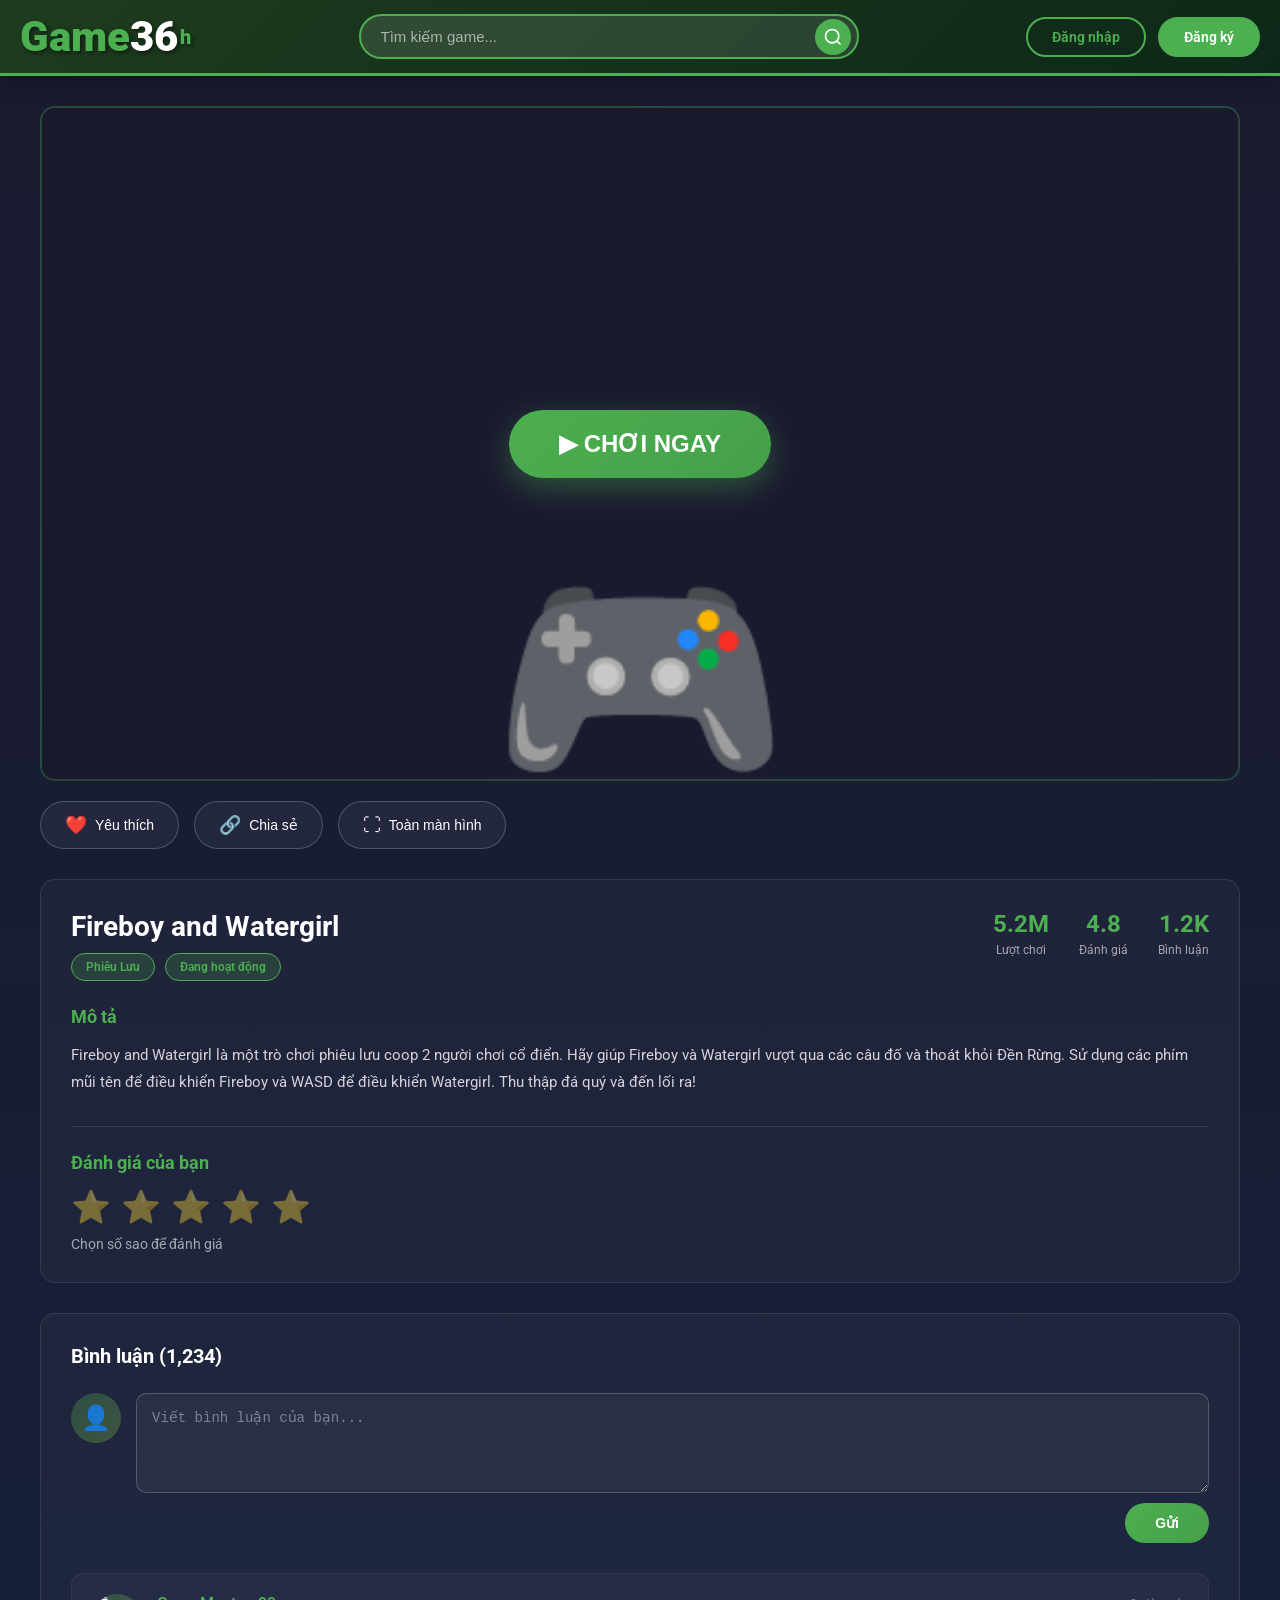
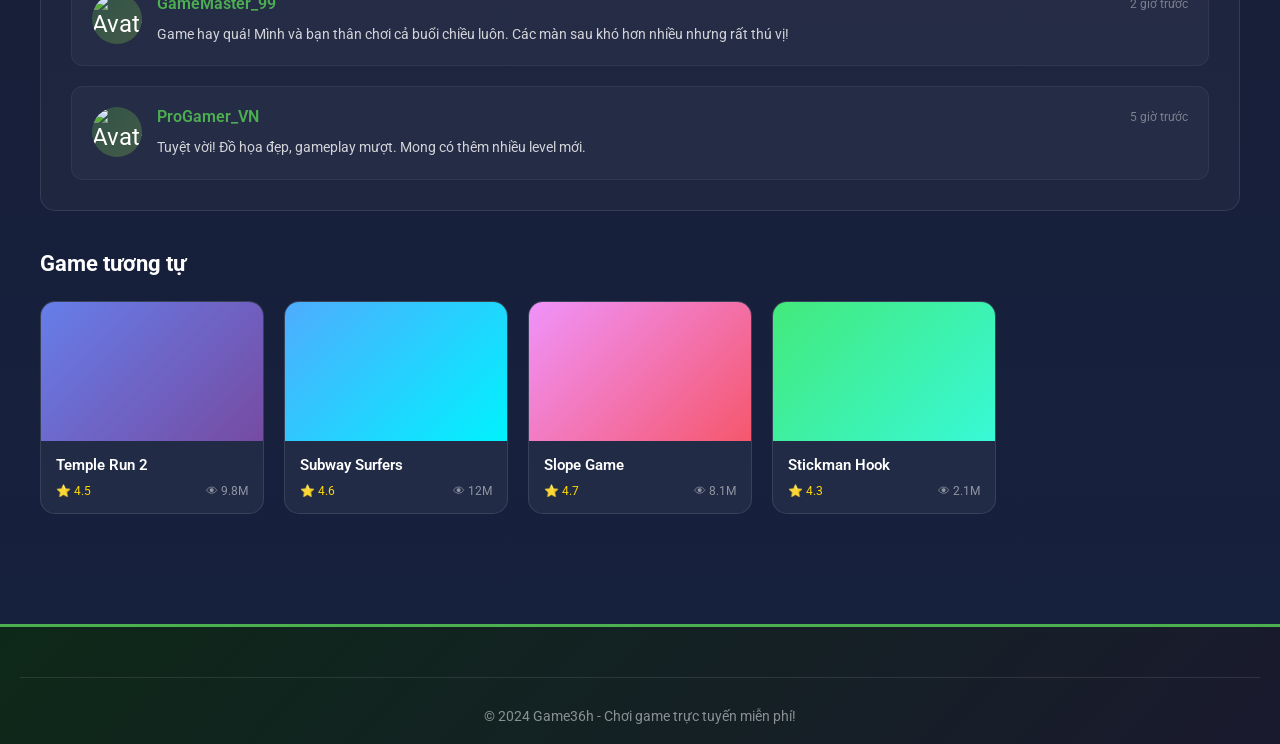
==== frontend/game.html @ 75871cbc "Update upload game" ====
<!DOCTYPE html>
<html lang="vi">
<head>
    <meta charset="UTF-8">
    <meta name="viewport" content="width=device-width, initial-scale=1.0">
    <title>Chi tiết Game - Game36h</title>
    <link rel="stylesheet" href="styles.css">
    <link rel="stylesheet" href="game-detail.css">
    <link href="https://fonts.googleapis.com/css2?family=Roboto:wght@400;500;700&display=swap" rel="stylesheet">
</head>
<body>
    <!-- Header -->
    <header class="header">
        <div class="header-container">
            <div class="logo">
                <a href="index.html">
                    <span class="logo-y">Game</span>
                    <span class="logo-8">36</span>
                    <span class="logo-com">h</span>
                </a>
            </div>
            <div class="search-box">
                <input type="text" placeholder="Tìm kiếm game...">
                <button class="search-btn">
                    <svg width="20" height="20" viewBox="0 0 24 24" fill="none" stroke="currentColor" stroke-width="2">
                        <circle cx="11" cy="11" r="8"></circle>
                        <path d="m21 21-4.35-4.35"></path>
                    </svg>
                </button>
            </div>
            <div class="header-actions">
                <a href="login.html" class="btn-login">Đăng nhập</a>
                <a href="register.html" class="btn-register">Đăng ký</a>
            </div>
        </div>
    </header>


    <!-- Game Detail Content -->
    <main class="main-content">
        <div class="game-detail-container">
            <!-- Game Player Section -->
            <section class="game-player-section">
                <div class="game-frame">
                    <div class="game-placeholder">
                        <div class="play-overlay">
                            <button class="big-play-btn">▶ CHƠI NGAY</button>
                        </div>
                    </div>
                </div>
                <div class="game-controls">
                    <button class="control-btn favorite" id="favoriteBtn">
                        <span>❤️</span> Yêu thích
                    </button>
                    <button class="control-btn share">
                        <span>🔗</span> Chia sẻ
                    </button>
                    <button class="control-btn fullscreen" id="fullscreenBtn" onclick="toggleFullscreen()">
                        <span>⛶</span> Toàn màn hình
                    </button>
                </div>
            </section>

            <!-- Game Info Section -->
            <section class="game-info-section">
                <div class="game-info-header">
                    <div class="game-title-area">
                        <h1>Fireboy and Watergirl</h1>
                        <div class="game-meta-info">
                            <span class="category-tag">Phiêu Lưu</span>
                            <span class="status-tag active">Đang hoạt động</span>
                        </div>
                    </div>
                    <div class="game-stats">
                        <div class="stat-item">
                            <span class="stat-value">5.2M</span>
                            <span class="stat-label">Lượt chơi</span>
                        </div>
                        <div class="stat-item">
                            <span class="stat-value">4.8</span>
                            <span class="stat-label">Đánh giá</span>
                        </div>
                        <div class="stat-item">
                            <span class="stat-value">1.2K</span>
                            <span class="stat-label">Bình luận</span>
                        </div>
                    </div>
                </div>

                <div class="game-description">
                    <h2>Mô tả</h2>
                    <p>Fireboy and Watergirl là một trò chơi phiêu lưu coop 2 người chơi cổ điển. Hãy giúp Fireboy và Watergirl vượt qua các câu đố và thoát khỏi Đền Rừng. Sử dụng các phím mũi tên để điều khiển Fireboy và WASD để điều khiển Watergirl. Thu thập đá quý và đến lối ra!</p>
                </div>

                <!-- Rating Section -->
                <div class="rating-section">
                    <h2>Đánh giá của bạn</h2>
                    <div class="star-rating" id="starRating">
                        <span class="star" data-value="1">⭐</span>
                        <span class="star" data-value="2">⭐</span>
                        <span class="star" data-value="3">⭐</span>
                        <span class="star" data-value="4">⭐</span>
                        <span class="star" data-value="5">⭐</span>
                    </div>
                    <p class="rating-text">Chọn số sao để đánh giá</p>
                </div>
            </section>

            <!-- Comments Section -->
            <section class="comments-section">
                <h2>Bình luận (1,234)</h2>
                
                <div class="comment-form">
                    <div class="comment-avatar">
                        <span>👤</span>
                    </div>
                    <div class="comment-input-wrapper">
                        <textarea placeholder="Viết bình luận của bạn..." id="commentInput"></textarea>
                        <button class="btn-submit-comment" onclick="submitComment()">Gửi</button>
                    </div>
                </div>

                <div class="comments-list" id="commentsList">
                    <div class="comment-item">
                        <div class="comment-avatar">
                            <img src="https://api.dicebear.com/7.x/avataaars/svg?seed=Felix" alt="Avatar">
                        </div>
                        <div class="comment-content">
                            <div class="comment-header">
                                <span class="comment-author">GameMaster_99</span>
                                <span class="comment-time">2 giờ trước</span>
                            </div>
                            <p class="comment-text">Game hay quá! Mình và bạn thân chơi cả buổi chiều luôn. Các màn sau khó hơn nhiều nhưng rất thú vị!</p>
                        </div>
                    </div>
                    <div class="comment-item">
                        <div class="comment-avatar">
                            <img src="https://api.dicebear.com/7.x/avataaars/svg?seed=Aneka" alt="Avatar">
                        </div>
                        <div class="comment-content">
                            <div class="comment-header">
                                <span class="comment-author">ProGamer_VN</span>
                                <span class="comment-time">5 giờ trước</span>
                            </div>
                            <p class="comment-text">Tuyệt vời! Đồ họa đẹp, gameplay mượt. Mong có thêm nhiều level mới.</p>
                        </div>
                    </div>
                </div>
            </section>

            <!-- Related Games -->
            <section class="related-games">
                <h2>Game tương tự</h2>
                <div class="games-grid">
                    <div class="game-card">
                        <div class="game-thumb">
                            <div class="game-thumb-placeholder" style="background: linear-gradient(135deg, #667eea 0%, #764ba2 100%);"></div>
                            <div class="game-overlay">
                                <button class="play-btn">Chơi ngay</button>
                            </div>
                        </div>
                        <div class="game-info">
                            <h3 class="game-title">Temple Run 2</h3>
                            <div class="game-meta">
                                <span class="rating">⭐ 4.5</span>
                                <span class="plays">👁 9.8M</span>
                            </div>
                        </div>
                    </div>
                    <div class="game-card">
                        <div class="game-thumb">
                            <div class="game-thumb-placeholder" style="background: linear-gradient(135deg, #4facfe 0%, #00f2fe 100%);"></div>
                            <div class="game-overlay">
                                <button class="play-btn">Chơi ngay</button>
                            </div>
                        </div>
                        <div class="game-info">
                            <h3 class="game-title">Subway Surfers</h3>
                            <div class="game-meta">
                                <span class="rating">⭐ 4.6</span>
                                <span class="plays">👁 12M</span>
                            </div>
                        </div>
                    </div>
                    <div class="game-card">
                        <div class="game-thumb">
                            <div class="game-thumb-placeholder" style="background: linear-gradient(135deg, #f093fb 0%, #f5576c 100%);"></div>
                            <div class="game-overlay">
                                <button class="play-btn">Chơi ngay</button>
                            </div>
                        </div>
                        <div class="game-info">
                            <h3 class="game-title">Slope Game</h3>
                            <div class="game-meta">
                                <span class="rating">⭐ 4.7</span>
                                <span class="plays">👁 8.1M</span>
                            </div>
                        </div>
                    </div>
                    <div class="game-card">
                        <div class="game-thumb">
                            <div class="game-thumb-placeholder" style="background: linear-gradient(135deg, #43e97b 0%, #38f9d7 100%);"></div>
                            <div class="game-overlay">
                                <button class="play-btn">Chơi ngay</button>
                            </div>
                        </div>
                        <div class="game-info">
                            <h3 class="game-title">Stickman Hook</h3>
                            <div class="game-meta">
                                <span class="rating">⭐ 4.3</span>
                                <span class="plays">👁 2.1M</span>
                            </div>
                        </div>
                    </div>
                </div>
            </section>
        </div>
    </main>

    <!-- Footer -->
    <footer class="footer">
        <div class="footer-container">
            <div class="footer-bottom">
                <p>© 2024 Game36h - Chơi game trực tuyến miễn phí!</p>
            </div>
        </div>
    </footer>

    <script src="api.js"></script>
    <script src="main.js"></script>
    <script>
        // ================= AUTH UI =================
        document.addEventListener('DOMContentLoaded', () => {
            updateHeaderActions();
        });

        function updateHeaderActions() {
            const headerActions = document.querySelector('.header-actions');
            if (!headerActions) return;

            if (API.Auth.isLoggedIn()) {
                const user = API.Auth.getCurrentUser();
                headerActions.innerHTML = `
                    <a href="profile.html" class="user-avatar-link">
                        <img src="${user?.avatar || 'https://api.dicebear.com/7.x/avataaars/svg?seed=' + (user?.username || 'User')}" alt="Avatar" class="header-avatar">
                    </a>
                    <span class="username">${user?.username || 'User'}</span>
                    <button class="btn-register" onclick="API.Auth.logout()">Đăng xuất</button>
                `;
            }
        }

        // Star rating
        const stars = document.querySelectorAll('.star');
        stars.forEach(star => {
            star.addEventListener('click', function() {
                const value = this.dataset.value;
                stars.forEach((s, index) => {
                    if (index < value) {
                        s.classList.add('active');
                    } else {
                        s.classList.remove('active');
                    }
                });
                document.querySelector('.rating-text').textContent = `Bạn đã đánh giá ${value} sao`;
                
                // Submit rating to API
                const urlParams = new URLSearchParams(window.location.search);
                const gameId = urlParams.get('id');
                if (gameId) {
                    submitRating(gameId, parseInt(value));
                }
            });
        });

        // Big play button - add to history and play
        document.querySelector('.big-play-btn').addEventListener('click', async function() {
            const urlParams = new URLSearchParams(window.location.search);
            const gameId = urlParams.get('id');
            
            if (!gameId) return;
            
            // Add to history if logged in
            if (API.Auth.isLoggedIn()) {
                try {
                    await API.History.addToHistory(gameId);
                    console.log('Added to history');
                } catch (err) {
                    console.error('Failed to add history:', err);
                }
            }
            
            // TODO: Load and play the actual game
            // For now, show placeholder
            alert('Đang tải game... (Game ID: ' + gameId + ')');
            
            // Increment views
            try {
                await API.Games.incrementViews(gameId);
            } catch (err) {
                console.error('Failed to increment views:', err);
            }
        });

        // Favorite button
        document.getElementById('favoriteBtn').addEventListener('click', function() {
            const urlParams = new URLSearchParams(window.location.search);
            const gameId = urlParams.get('id');
            if (gameId) {
                toggleGameFavorite(gameId, this);
            }
        });

        // Submit comment
        function submitComment() {
            const urlParams = new URLSearchParams(window.location.search);
            const gameId = urlParams.get('id');
            if (gameId) {
                window.submitComment(gameId);
            }
        }

        // Fullscreen toggle
        function toggleFullscreen() {
            const gameFrame = document.querySelector('.game-frame');
            const btn = document.getElementById('fullscreenBtn');
            
            if (!document.fullscreenElement) {
                if (gameFrame.requestFullscreen) {
                    gameFrame.requestFullscreen();
                } else if (gameFrame.webkitRequestFullscreen) {
                    gameFrame.webkitRequestFullscreen();
                } else if (gameFrame.msRequestFullscreen) {
                    gameFrame.msRequestFullscreen();
                }
                btn.innerHTML = '<span>⛶</span> Thoát toàn màn hình';
                gameFrame.classList.add('fullscreen-active');
            } else {
                if (document.exitFullscreen) {
                    document.exitFullscreen();
                } else if (document.webkitExitFullscreen) {
                    document.webkitExitFullscreen();
                } else if (document.msExitFullscreen) {
                    document.msExitFullscreen();
                }
                btn.innerHTML = '<span>⛶</span> Toàn màn hình';
                gameFrame.classList.remove('fullscreen-active');
            }
        }

        // Listen for fullscreen change
        document.addEventListener('fullscreenchange', () => {
            const gameFrame = document.querySelector('.game-frame');
            const btn = document.getElementById('fullscreenBtn');
            if (!document.fullscreenElement) {
                btn.innerHTML = '<span>⛶</span> Toàn màn hình';
                gameFrame.classList.remove('fullscreen-active');
            }
        });
    </script>
</body>
</html>
---- frontend/styles.css ----
/* Reset and Base Styles */
* {
    margin: 0;
    padding: 0;
    box-sizing: border-box;
}

body {
    font-family: 'Roboto', -apple-system, BlinkMacSystemFont, 'Segoe UI', sans-serif;
    background: linear-gradient(180deg, #1a1a2e 0%, #16213e 100%);
    min-height: 100vh;
    color: #ffffff;
}

a {
    text-decoration: none;
    color: inherit;
}

ul {
    list-style: none;
}

/* Header Styles */
.header {
    background: linear-gradient(135deg, #1e3c1e 0%, #0d2818 100%);
    padding: 12px 0;
    box-shadow: 0 4px 20px rgba(0, 0, 0, 0.3);
    position: sticky;
    top: 0;
    z-index: 1000;
    border-bottom: 3px solid #4CAF50;
}

.header-container {
    max-width: 1400px;
    margin: 0 auto;
    padding: 0 20px;
    display: flex;
    align-items: center;
    justify-content: space-between;
    gap: 30px;
}

.logo a {
    display: flex;
    align-items: center;
    font-weight: 900;
    font-size: 32px;
    text-shadow: 2px 2px 4px rgba(0, 0, 0, 0.5);
}

.logo-y {
    color: #4CAF50;
    font-size: 42px;
}

.logo-8 {
    color: #ffffff;
    font-size: 42px;
}

.logo-com {
    color: #4CAF50;
    font-size: 20px;
    margin-left: 2px;
}

.search-box {
    flex: 1;
    max-width: 500px;
    display: flex;
    position: relative;
}

.search-box input {
    width: 100%;
    padding: 12px 45px 12px 20px;
    border: 2px solid #4CAF50;
    border-radius: 30px;
    background: rgba(255, 255, 255, 0.1);
    color: #ffffff;
    font-size: 15px;
    outline: none;
    transition: all 0.3s ease;
}

.search-box input::placeholder {
    color: rgba(255, 255, 255, 0.6);
}

.search-box input:focus {
    background: rgba(255, 255, 255, 0.15);
    box-shadow: 0 0 15px rgba(76, 175, 80, 0.3);
}

.search-btn {
    position: absolute;
    right: 8px;
    top: 50%;
    transform: translateY(-50%);
    background: #4CAF50;
    border: none;
    border-radius: 50%;
    width: 36px;
    height: 36px;
    display: flex;
    align-items: center;
    justify-content: center;
    cursor: pointer;
    color: #ffffff;
    transition: all 0.3s ease;
}

.search-btn:hover {
    background: #45a049;
    transform: translateY(-50%) scale(1.05);
}

.header-actions {
    display: flex;
    gap: 12px;
}

.btn-login, .btn-register {
    padding: 10px 24px;
    border-radius: 25px;
    font-weight: 600;
    font-size: 14px;
    cursor: pointer;
    transition: all 0.3s ease;
    border: 2px solid;
}

.btn-login {
    background: transparent;
    border-color: #4CAF50;
    color: #4CAF50;
}

.btn-login:hover {
    background: #4CAF50;
    color: #ffffff;
}

.btn-register {
    background: #4CAF50;
    border-color: #4CAF50;
    color: #ffffff;
}

.btn-register:hover {
    background: #45a049;
    border-color: #45a049;
    transform: translateY(-2px);
    box-shadow: 0 4px 15px rgba(76, 175, 80, 0.4);
}

/* Navigation Styles */
.main-nav {
    background: linear-gradient(135deg, #0d2818 0%, #1a1a2e 100%);
    padding: 0;
    border-bottom: 1px solid rgba(76, 175, 80, 0.3);
}

.nav-container {
    max-width: 1400px;
    margin: 0 auto;
    padding: 0 20px;
}

.nav-menu {
    display: flex;
    gap: 0;
    overflow-x: auto;
    scrollbar-width: none;
}

.nav-menu::-webkit-scrollbar {
    display: none;
}

.nav-menu li {
    flex-shrink: 0;
}

.nav-menu a {
    display: block;
    padding: 15px 20px;
    font-weight: 500;
    font-size: 14px;
    color: rgba(255, 255, 255, 0.8);
    border-bottom: 3px solid transparent;
    transition: all 0.3s ease;
    white-space: nowrap;
}

.nav-menu a:hover,
.nav-menu a.active {
    color: #4CAF50;
    border-bottom-color: #4CAF50;
    background: rgba(76, 175, 80, 0.1);
}

/* Main Content */
.main-content {
    max-width: 1400px;
    margin: 0 auto;
    padding: 30px 20px;
}

/* Hero Section */
.hero-section {
    text-align: center;
    padding: 50px 20px;
    margin-bottom: 40px;
    background: linear-gradient(135deg, rgba(76, 175, 80, 0.1) 0%, rgba(102, 126, 234, 0.1) 100%);
    border-radius: 20px;
    border: 1px solid rgba(76, 175, 80, 0.2);
}

.hero-section h1 {
    font-size: 42px;
    font-weight: 900;
    margin-bottom: 15px;
    background: linear-gradient(135deg, #4CAF50 0%, #8BC34A 100%);
    -webkit-background-clip: text;
    -webkit-text-fill-color: transparent;
    background-clip: text;
}

.hero-section p {
    font-size: 18px;
    color: rgba(255, 255, 255, 0.7);
}

/* Section Styles */
.game-section {
    margin-bottom: 50px;
}

.section-header {
    display: flex;
    justify-content: space-between;
    align-items: center;
    margin-bottom: 25px;
    padding-bottom: 15px;
    border-bottom: 2px solid rgba(76, 175, 80, 0.3);
}

.section-header h2 {
    font-size: 24px;
    font-weight: 700;
    color: #ffffff;
    display: flex;
    align-items: center;
    gap: 10px;
}

.section-header h2::before {
    content: '';
    width: 4px;
    height: 28px;
    background: linear-gradient(180deg, #4CAF50 0%, #8BC34A 100%);
    border-radius: 2px;
}

.view-all {
    color: #4CAF50;
    font-weight: 600;
    font-size: 14px;
    transition: all 0.3s ease;
    display: flex;
    align-items: center;
    gap: 5px;
}

.view-all:hover {
    color: #8BC34A;
    transform: translateX(5px);
}

/* Games Grid */
.games-grid {
    display: grid;
    grid-template-columns: repeat(auto-fill, minmax(220px, 1fr));
    gap: 20px;
}

/* Game Card */
.game-card {
    background: rgba(255, 255, 255, 0.05);
    border-radius: 15px;
    overflow: hidden;
    transition: all 0.3s ease;
    border: 1px solid rgba(255, 255, 255, 0.1);
    position: relative;
}

.game-card:hover {
    transform: translateY(-8px);
    box-shadow: 0 15px 40px rgba(0, 0, 0, 0.4);
    border-color: rgba(76, 175, 80, 0.5);
}

.game-card.featured {
    border: 2px solid #4CAF50;
}

.game-thumb {
    position: relative;
    width: 100%;
    aspect-ratio: 16 / 10;
    overflow: hidden;
}

.game-thumb-placeholder {
    width: 100%;
    height: 100%;
    display: flex;
    align-items: center;
    justify-content: center;
    font-size: 48px;
}

.game-overlay {
    position: absolute;
    top: 0;
    left: 0;
    right: 0;
    bottom: 0;
    background: rgba(0, 0, 0, 0.7);
    display: flex;
    align-items: center;
    justify-content: center;
    opacity: 0;
    transition: all 0.3s ease;
}

.game-card:hover .game-overlay {
    opacity: 1;
}

.play-btn {
    padding: 12px 28px;
    background: linear-gradient(135deg, #4CAF50 0%, #45a049 100%);
    color: #ffffff;
    border: none;
    border-radius: 30px;
    font-weight: 700;
    font-size: 14px;
    cursor: pointer;
    transform: scale(0.9);
    transition: all 0.3s ease;
    box-shadow: 0 4px 15px rgba(76, 175, 80, 0.4);
}

.play-btn:hover {
    transform: scale(1);
    box-shadow: 0 6px 20px rgba(76, 175, 80, 0.6);
}

.badge {
    position: absolute;
    top: 10px;
    left: 10px;
    padding: 5px 12px;
    border-radius: 20px;
    font-size: 11px;
    font-weight: 700;
    text-transform: uppercase;
    box-shadow: 0 2px 10px rgba(0, 0, 0, 0.3);
}

.featured-badge {
    background: linear-gradient(135deg, #FFD700 0%, #FFA500 100%);
    color: #1a1a2e;
}

.new-badge {
    background: linear-gradient(135deg, #4CAF50 0%, #8BC34A 100%);
    color: #ffffff;
}

.game-info {
    padding: 15px;
}

.game-title {
    font-size: 15px;
    font-weight: 600;
    margin-bottom: 10px;
    color: #ffffff;
    white-space: nowrap;
    overflow: hidden;
    text-overflow: ellipsis;
}

.game-meta {
    display: flex;
    justify-content: space-between;
    font-size: 12px;
    color: rgba(255, 255, 255, 0.6);
}

.rating {
    color: #FFD700;
}

.plays {
    color: rgba(255, 255, 255, 0.5);
}

/* Categories Section */
.categories-section {
    margin-bottom: 50px;
}

.categories-grid {
    display: grid;
    grid-template-columns: repeat(auto-fill, minmax(200px, 1fr));
    gap: 20px;
}

.category-card {
    display: flex;
    flex-direction: column;
    align-items: center;
    padding: 30px 20px;
    border-radius: 15px;
    transition: all 0.3s ease;
    border: 1px solid rgba(255, 255, 255, 0.1);
}

.category-card:hover {
    transform: translateY(-5px) scale(1.02);
    box-shadow: 0 15px 40px rgba(0, 0, 0, 0.3);
}

.category-icon {
    font-size: 48px;
    margin-bottom: 15px;
}

.category-name {
    font-size: 18px;
    font-weight: 700;
    margin-bottom: 8px;
    color: #ffffff;
}

.category-count {
    font-size: 13px;
    color: rgba(255, 255, 255, 0.8);
}

/* Header for logged-in users */
.header-actions.logged-in {
    display: flex;
    align-items: center;
    gap: 15px;
}

.user-avatar-link {
    display: flex;
    align-items: center;
    justify-content: center;
    width: 42px;
    height: 42px;
    border-radius: 50%;
    border: 2px solid transparent;
    overflow: hidden;
    transition: all 0.3s ease;
}

.user-avatar-link:hover,
.user-avatar-link.active {
    border-color: #4CAF50;
    box-shadow: 0 0 15px rgba(76, 175, 80, 0.4);
}

.header-avatar {
    width: 100%;
    height: 100%;
    object-fit: cover;
}

.user-dropdown {
    position: relative;
}

.username {
    color: rgba(255, 255, 255, 0.8);
    font-size: 14px;
    font-weight: 500;
    cursor: pointer;
    padding: 8px 12px;
    border-radius: 20px;
    transition: all 0.3s ease;
}

.username:hover {
    background: rgba(76, 175, 80, 0.1);
    color: #4CAF50;
}

.dropdown-menu {
    position: absolute;
    top: calc(100% + 10px);
    right: 0;
    min-width: 180px;
    background: rgba(26, 26, 46, 0.98);
    border: 1px solid rgba(76, 175, 80, 0.3);
    border-radius: 12px;
    padding: 10px 0;
    box-shadow: 0 10px 40px rgba(0, 0, 0, 0.4);
    opacity: 0;
    visibility: hidden;
    transform: translateY(-10px);
    transition: all 0.3s ease;
    z-index: 1001;
}

.user-dropdown:hover .dropdown-menu {
    opacity: 1;
    visibility: visible;
    transform: translateY(0);
}

.dropdown-menu a {
    display: block;
    padding: 10px 20px;
    font-size: 14px;
    color: rgba(255, 255, 255, 0.8);
    transition: all 0.3s ease;
}

.dropdown-menu a:hover {
    background: rgba(76, 175, 80, 0.1);
    color: #4CAF50;
}

.dropdown-menu hr {
    margin: 10px 0;
    border: none;
    border-top: 1px solid rgba(255, 255, 255, 0.1);
}

.dropdown-menu .logout {
    color: #ff6b6b;
}

.dropdown-menu .logout:hover {
    color: #ff5252;
    background: rgba(255, 107, 107, 0.1);
}

.footer {
    background: linear-gradient(135deg, #0d2818 0%, #1a1a2e 100%);
    border-top: 3px solid #4CAF50;
    padding: 50px 0 20px;
    margin-top: 80px;
}

.footer-container {
    max-width: 1400px;
    margin: 0 auto;
    padding: 0 20px;
}

.footer-top {
    display: flex;
    justify-content: space-between;
    align-items: center;
    margin-bottom: 40px;
    padding-bottom: 30px;
    border-bottom: 1px solid rgba(255, 255, 255, 0.1);
}

.footer-logo {
    display: flex;
    align-items: center;
    font-weight: 900;
    font-size: 28px;
}

.footer-social {
    display: flex;
    gap: 20px;
}

.social-link {
    padding: 10px 20px;
    background: rgba(255, 255, 255, 0.1);
    border-radius: 25px;
    font-size: 14px;
    font-weight: 500;
    transition: all 0.3s ease;
    border: 1px solid rgba(255, 255, 255, 0.2);
}

.social-link:hover {
    background: #4CAF50;
    border-color: #4CAF50;
    transform: translateY(-2px);
}

.footer-links {
    display: grid;
    grid-template-columns: repeat(auto-fit, minmax(200px, 1fr));
    gap: 40px;
    margin-bottom: 40px;
}

.footer-column h4 {
    font-size: 16px;
    font-weight: 700;
    margin-bottom: 20px;
    color: #4CAF50;
}

.footer-column ul li {
    margin-bottom: 12px;
}

.footer-column ul li a {
    color: rgba(255, 255, 255, 0.7);
    font-size: 14px;
    transition: all 0.3s ease;
}

.footer-column ul li a:hover {
    color: #4CAF50;
    padding-left: 5px;
}

.footer-bottom {
    text-align: center;
    padding-top: 30px;
    border-top: 1px solid rgba(255, 255, 255, 0.1);
}

.footer-bottom p {
    color: rgba(255, 255, 255, 0.5);
    font-size: 14px;
}

/* Responsive Design */
@media (max-width: 1024px) {
    .games-grid {
        grid-template-columns: repeat(auto-fill, minmax(180px, 1fr));
    }
    
    .hero-section h1 {
        font-size: 32px;
    }
}

@media (max-width: 768px) {
    .header-container {
        flex-wrap: wrap;
        gap: 15px;
    }
    
    .search-box {
        order: 3;
        max-width: 100%;
        flex-basis: 100%;
    }
    
    .nav-menu a {
        padding: 12px 15px;
        font-size: 13px;
    }
    
    .hero-section h1 {
        font-size: 26px;
    }
    
    .hero-section {
        padding: 30px 15px;
    }
    
    .games-grid {
        grid-template-columns: repeat(auto-fill, minmax(150px, 1fr));
        gap: 15px;
    }
    
    .categories-grid {
        grid-template-columns: repeat(2, 1fr);
    }
    
    .footer-top {
        flex-direction: column;
        gap: 25px;
        text-align: center;
    }
    
    .footer-links {
        grid-template-columns: repeat(2, 1fr);
        gap: 25px;
    }
}

@media (max-width: 480px) {
    .header-actions {
        display: none;
    }
    
    .games-grid {
        grid-template-columns: repeat(2, 1fr);
    }
    
    .categories-grid {
        grid-template-columns: 1fr;
    }
    
    .footer-links {
        grid-template-columns: 1fr;
        text-align: center;
    }
}

/* Toast Notifications */
.toast {
    position: fixed;
    bottom: 30px;
    right: 30px;
    padding: 16px 24px;
    background: rgba(76, 175, 80, 0.95);
    color: #ffffff;
    border-radius: 12px;
    font-weight: 500;
    box-shadow: 0 10px 30px rgba(0, 0, 0, 0.4);
    z-index: 10000;
    animation: slideIn 0.3s ease;
}

@keyframes slideIn {
    from {
        transform: translateX(100%);
        opacity: 0;
    }
    to {
        transform: translateX(0);
        opacity: 1;
    }
}

/* Loading Spinner */
.loading-spinner {
    display: flex;
    align-items: center;
    justify-content: center;
    padding: 40px;
    color: #4CAF50;
    font-size: 16px;
}

.loading-spinner::before {
    content: '';
    width: 24px;
    height: 24px;
    border: 3px solid rgba(76, 175, 80, 0.3);
    border-top-color: #4CAF50;
    border-radius: 50%;
    animation: spin 1s linear infinite;
    margin-right: 12px;
}

@keyframes spin {
    to {
        transform: rotate(360deg);
    }
}

/* Error Message */
.error-message {
    padding: 40px;
    text-align: center;
    color: #ff6b6b;
    font-size: 16px;
}

/* No Data Message */
.no-data, .no-games, .no-comments {
    padding: 40px;
    text-align: center;
    color: rgba(255, 255, 255, 0.5);
    font-size: 16px;
}

/* Favorite Button on Game Cards */
.favorite-btn {
    position: absolute;
    top: 10px;
    right: 10px;
    width: 36px;
    height: 36px;
    border-radius: 50%;
    background: rgba(255, 255, 255, 0.9);
    border: none;
    font-size: 18px;
    cursor: pointer;
    transition: all 0.3s ease;
    opacity: 0;
    z-index: 10;
}

.game-card:hover .favorite-btn {
    opacity: 1;
}

.favorite-btn:hover {
    transform: scale(1.1);
    background: #ffffff;
}

.favorite-btn.active {
    opacity: 1;
    background: #ff4757;
}

/* Game Image */
.game-image {
    width: 100%;
    height: 100%;
    object-fit: cover;
}
---- frontend/game-detail.css ----
/* Game Detail Page Styles */
.game-detail-container {
    max-width: 1200px;
    margin: 0 auto;
}

/* Game Player Section */
.game-player-section {
    margin-bottom: 30px;
}

.game-frame {
    width: 100%;
    aspect-ratio: 16 / 9;
    background: linear-gradient(135deg, #1a1a2e 0%, #16213e 100%);
    border-radius: 15px;
    overflow: hidden;
    border: 2px solid rgba(76, 175, 80, 0.3);
}

.game-placeholder {
    width: 100%;
    height: 100%;
    display: flex;
    align-items: center;
    justify-content: center;
    background: url('data:image/svg+xml,<svg xmlns="http://www.w3.org/2000/svg" viewBox="0 0 100 100"><rect fill="%231a1a2e" width="100" height="100"/><text x="50" y="50" font-size="20" fill="%234CAF50" text-anchor="middle" dominant-baseline="middle">🎮</text></svg>');
    background-size: cover;
}

.play-overlay {
    display: flex;
    flex-direction: column;
    align-items: center;
    gap: 20px;
}

.big-play-btn {
    padding: 20px 50px;
    font-size: 24px;
    font-weight: 700;
    background: linear-gradient(135deg, #4CAF50 0%, #45a049 100%);
    border: none;
    border-radius: 50px;
    color: #ffffff;
    cursor: pointer;
    transition: all 0.3s ease;
    box-shadow: 0 10px 30px rgba(76, 175, 80, 0.4);
}

.big-play-btn:hover {
    transform: scale(1.05);
    box-shadow: 0 15px 40px rgba(76, 175, 80, 0.6);
}

.game-controls {
    display: flex;
    gap: 15px;
    margin-top: 20px;
    flex-wrap: wrap;
}

.control-btn {
    display: flex;
    align-items: center;
    gap: 8px;
    padding: 12px 24px;
    background: rgba(255, 255, 255, 0.05);
    border: 1px solid rgba(255, 255, 255, 0.2);
    border-radius: 30px;
    color: #ffffff;
    font-size: 14px;
    font-weight: 500;
    cursor: pointer;
    transition: all 0.3s ease;
}

.control-btn:hover {
    background: rgba(76, 175, 80, 0.2);
    border-color: #4CAF50;
    transform: translateY(-2px);
}

.control-btn.favorite.active {
    background: rgba(255, 77, 77, 0.2);
    border-color: #ff4d4d;
}

.control-btn span {
    font-size: 18px;
}

/* Fullscreen Mode */
.game-frame:fullscreen {
    width: 100vw;
    height: 100vh;
    border-radius: 0;
    border: none;
}

.game-frame:fullscreen .game-placeholder {
    background-size: contain;
}

.game-frame.fullscreen-active {
    position: fixed;
    top: 0;
    left: 0;
    width: 100vw;
    height: 100vh;
    z-index: 9999;
    border-radius: 0;
}

.game-frame:fullscreen .play-overlay {
    transform: scale(1.5);
}

/* Game iframe for actual game content */
.game-frame iframe {
    width: 100%;
    height: 100%;
    border: none;
}

/* Game Info Section */
.game-info-section {
    background: rgba(255, 255, 255, 0.03);
    border: 1px solid rgba(255, 255, 255, 0.1);
    border-radius: 15px;
    padding: 30px;
    margin-bottom: 30px;
}

.game-info-header {
    display: flex;
    justify-content: space-between;
    align-items: flex-start;
    margin-bottom: 25px;
    flex-wrap: wrap;
    gap: 20px;
}

.game-title-area h1 {
    font-size: 28px;
    font-weight: 700;
    margin-bottom: 10px;
    color: #ffffff;
}

.game-meta-info {
    display: flex;
    gap: 10px;
    flex-wrap: wrap;
}

.category-tag {
    padding: 6px 14px;
    background: rgba(76, 175, 80, 0.2);
    border: 1px solid #4CAF50;
    border-radius: 20px;
    font-size: 12px;
    font-weight: 600;
    color: #4CAF50;
}

.status-tag {
    padding: 6px 14px;
    border-radius: 20px;
    font-size: 12px;
    font-weight: 600;
}

.status-tag.active {
    background: rgba(76, 175, 80, 0.2);
    border: 1px solid #4CAF50;
    color: #4CAF50;
}

.game-stats {
    display: flex;
    gap: 30px;
}

.stat-item {
    display: flex;
    flex-direction: column;
    align-items: center;
    text-align: center;
}

.stat-value {
    font-size: 24px;
    font-weight: 700;
    color: #4CAF50;
}

.stat-label {
    font-size: 12px;
    color: rgba(255, 255, 255, 0.6);
    margin-top: 5px;
}

.game-description {
    margin-bottom: 30px;
}

.game-description h2 {
    font-size: 18px;
    font-weight: 700;
    margin-bottom: 15px;
    color: #4CAF50;
}

.game-description p {
    font-size: 15px;
    line-height: 1.8;
    color: rgba(255, 255, 255, 0.8);
}

/* Rating Section */
.rating-section {
    padding-top: 25px;
    border-top: 1px solid rgba(255, 255, 255, 0.1);
}

.rating-section h2 {
    font-size: 18px;
    font-weight: 700;
    margin-bottom: 15px;
    color: #4CAF50;
}

.star-rating {
    display: flex;
    gap: 10px;
    margin-bottom: 10px;
}

.star {
    font-size: 32px;
    cursor: pointer;
    opacity: 0.4;
    transition: all 0.3s ease;
}

.star:hover,
.star.active {
    opacity: 1;
    transform: scale(1.1);
}

.rating-text {
    font-size: 14px;
    color: rgba(255, 255, 255, 0.6);
}

/* Comments Section */
.comments-section {
    background: rgba(255, 255, 255, 0.03);
    border: 1px solid rgba(255, 255, 255, 0.1);
    border-radius: 15px;
    padding: 30px;
    margin-bottom: 30px;
}

.comments-section h2 {
    font-size: 20px;
    font-weight: 700;
    margin-bottom: 25px;
    color: #ffffff;
}

.comment-form {
    display: flex;
    gap: 15px;
    margin-bottom: 30px;
}

.comment-avatar {
    width: 50px;
    height: 50px;
    border-radius: 50%;
    background: linear-gradient(135deg, rgba(76, 175, 80, 0.3) 0%, rgba(139, 195, 74, 0.3) 100%);
    display: flex;
    align-items: center;
    justify-content: center;
    font-size: 24px;
    flex-shrink: 0;
    overflow: hidden;
}

.comment-avatar img {
    width: 100%;
    height: 100%;
    object-fit: cover;
}

.comment-input-wrapper {
    flex: 1;
    display: flex;
    flex-direction: column;
    gap: 10px;
}

.comment-input-wrapper textarea {
    width: 100%;
    min-height: 100px;
    padding: 15px;
    background: rgba(255, 255, 255, 0.05);
    border: 1px solid rgba(255, 255, 255, 0.2);
    border-radius: 10px;
    color: #ffffff;
    font-size: 14px;
    resize: vertical;
    outline: none;
}

.comment-input-wrapper textarea:focus {
    border-color: #4CAF50;
    background: rgba(255, 255, 255, 0.08);
}

.comment-input-wrapper textarea::placeholder {
    color: rgba(255, 255, 255, 0.4);
}

.btn-submit-comment {
    align-self: flex-end;
    padding: 12px 30px;
    background: linear-gradient(135deg, #4CAF50 0%, #45a049 100%);
    border: none;
    border-radius: 25px;
    color: #ffffff;
    font-size: 14px;
    font-weight: 600;
    cursor: pointer;
    transition: all 0.3s ease;
}

.btn-submit-comment:hover {
    transform: translateY(-2px);
    box-shadow: 0 5px 15px rgba(76, 175, 80, 0.4);
}

.comments-list {
    display: flex;
    flex-direction: column;
    gap: 20px;
}

.comment-item {
    display: flex;
    gap: 15px;
    padding: 20px;
    background: rgba(255, 255, 255, 0.03);
    border-radius: 12px;
    border: 1px solid rgba(255, 255, 255, 0.05);
}

.comment-content {
    flex: 1;
}

.comment-header {
    display: flex;
    justify-content: space-between;
    align-items: center;
    margin-bottom: 10px;
}

.comment-author {
    font-weight: 600;
    color: #4CAF50;
}

.comment-time {
    font-size: 12px;
    color: rgba(255, 255, 255, 0.4);
}

.comment-text {
    font-size: 14px;
    line-height: 1.6;
    color: rgba(255, 255, 255, 0.8);
}

/* Related Games */
.related-games {
    margin-top: 40px;
}

.related-games h2 {
    font-size: 22px;
    font-weight: 700;
    margin-bottom: 25px;
    color: #ffffff;
}

/* Responsive */
@media (max-width: 768px) {
    .game-info-header {
        flex-direction: column;
    }

    .game-stats {
        width: 100%;
        justify-content: space-around;
    }

    .comment-form {
        flex-direction: column;
    }

    .comment-avatar {
        align-self: flex-start;
    }

    .game-controls {
        justify-content: center;
    }

    .control-btn {
        padding: 10px 18px;
        font-size: 13px;
    }

    .big-play-btn {
        padding: 16px 36px;
        font-size: 18px;
    }
}
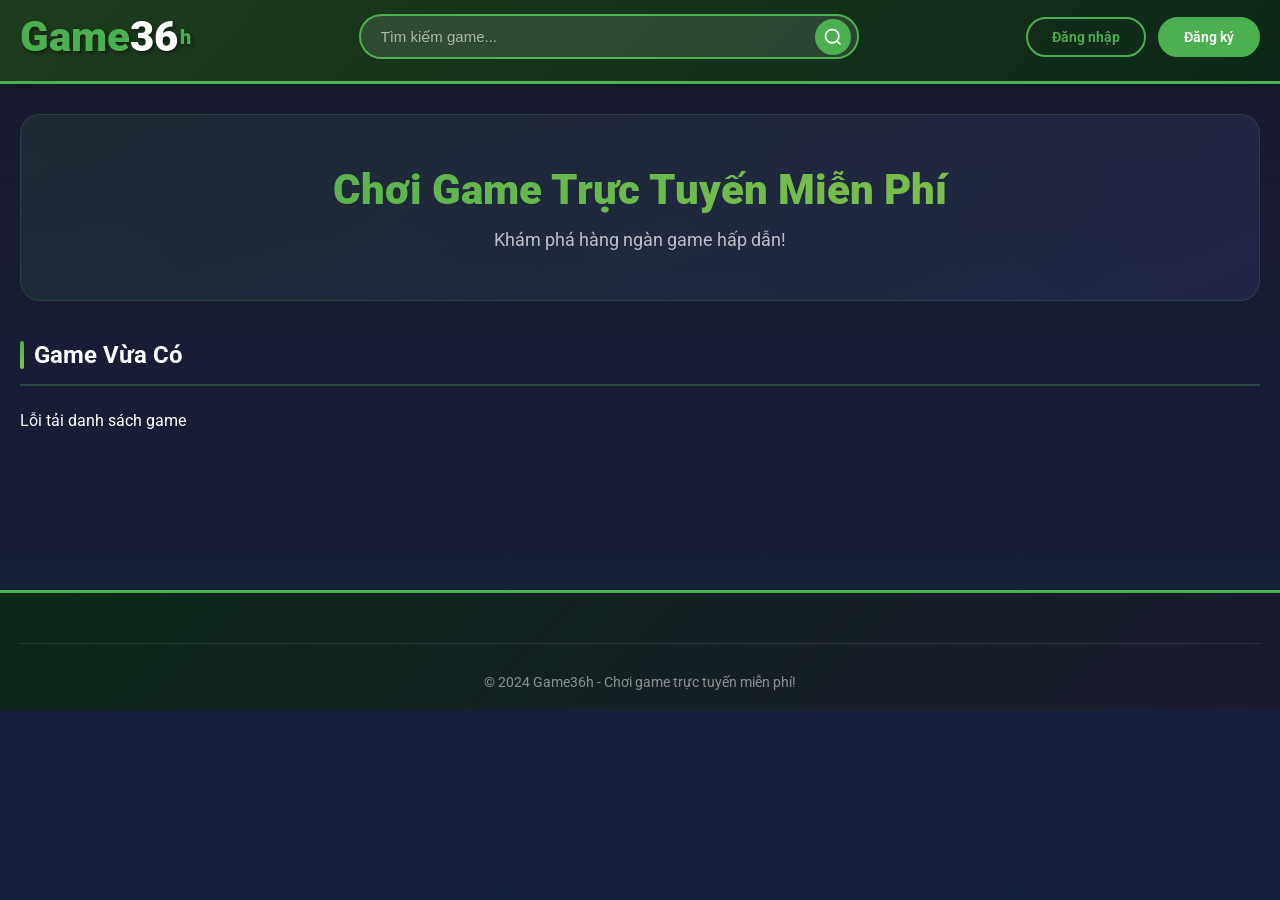
==== commit dc0c9e27: "up game, search game, play game" ====
--- a/frontend/game.html
+++ b/frontend/game.html
@@ -20,8 +20,8 @@
                 </a>
             </div>
             <div class="search-box">
-                <input type="text" placeholder="Tìm kiếm game...">
-                <button class="search-btn">
+                <input type="text" id="searchInput" placeholder="Tìm kiếm game...">
+                <button class="search-btn" onclick="performSearch()">
                     <svg width="20" height="20" viewBox="0 0 24 24" fill="none" stroke="currentColor" stroke-width="2">
                         <circle cx="11" cy="11" r="8"></circle>
                         <path d="m21 21-4.35-4.35"></path>
@@ -35,14 +35,23 @@
         </div>
     </header>
 
-
     <!-- Game Detail Content -->
     <main class="main-content">
         <div class="game-detail-container">
             <!-- Game Player Section -->
             <section class="game-player-section">
                 <div class="game-frame">
-                    <div class="game-placeholder">
+                    <iframe 
+                        id="gameIframe"
+                        src="" 
+                        width="100%" 
+                        height="100%" 
+                        scrolling="none" 
+                        frameborder="0" 
+                        allowfullscreen
+                        style="display: none; width: 100%; height: 100%;">
+                    </iframe>
+                    <div class="game-placeholder" id="gamePlaceholder">
                         <div class="play-overlay">
                             <button class="big-play-btn">▶ CHƠI NGAY</button>
                         </div>
@@ -65,31 +74,26 @@
             <section class="game-info-section">
                 <div class="game-info-header">
                     <div class="game-title-area">
-                        <h1>Fireboy and Watergirl</h1>
+                        <h1 id="gameTitle">Game Title</h1>
                         <div class="game-meta-info">
-                            <span class="category-tag">Phiêu Lưu</span>
-                            <span class="status-tag active">Đang hoạt động</span>
+                            <span class="category-tag">Thể loại</span>
                         </div>
                     </div>
                     <div class="game-stats">
                         <div class="stat-item">
-                            <span class="stat-value">5.2M</span>
+                            <span class="stat-value" id="gameViews">0</span>
                             <span class="stat-label">Lượt chơi</span>
                         </div>
                         <div class="stat-item">
-                            <span class="stat-value">4.8</span>
+                            <span class="stat-value" id="gameRating">0</span>
                             <span class="stat-label">Đánh giá</span>
-                        </div>
-                        <div class="stat-item">
-                            <span class="stat-value">1.2K</span>
-                            <span class="stat-label">Bình luận</span>
                         </div>
                     </div>
                 </div>
 
                 <div class="game-description">
                     <h2>Mô tả</h2>
-                    <p>Fireboy and Watergirl là một trò chơi phiêu lưu coop 2 người chơi cổ điển. Hãy giúp Fireboy và Watergirl vượt qua các câu đố và thoát khỏi Đền Rừng. Sử dụng các phím mũi tên để điều khiển Fireboy và WASD để điều khiển Watergirl. Thu thập đá quý và đến lối ra!</p>
+                    <p id="gameDescription">Đang tải thông tin game...</p>
                 </div>
 
                 <!-- Rating Section -->
@@ -108,110 +112,15 @@
 
             <!-- Comments Section -->
             <section class="comments-section">
-                <h2>Bình luận (1,234)</h2>
+                <h2>Bình luận</h2>
                 
-                <div class="comment-form">
-                    <div class="comment-avatar">
-                        <span>👤</span>
-                    </div>
-                    <div class="comment-input-wrapper">
-                        <textarea placeholder="Viết bình luận của bạn..." id="commentInput"></textarea>
-                        <button class="btn-submit-comment" onclick="submitComment()">Gửi</button>
-                    </div>
+                <div class="comment-form" id="commentFormContainer" style="display: none;">
+                    <textarea placeholder="Viết bình luận..." id="commentInput"></textarea>
+                    <button class="btn-submit-comment" onclick="submitComment()">Gửi</button>
                 </div>
 
                 <div class="comments-list" id="commentsList">
-                    <div class="comment-item">
-                        <div class="comment-avatar">
-                            <img src="https://api.dicebear.com/7.x/avataaars/svg?seed=Felix" alt="Avatar">
-                        </div>
-                        <div class="comment-content">
-                            <div class="comment-header">
-                                <span class="comment-author">GameMaster_99</span>
-                                <span class="comment-time">2 giờ trước</span>
-                            </div>
-                            <p class="comment-text">Game hay quá! Mình và bạn thân chơi cả buổi chiều luôn. Các màn sau khó hơn nhiều nhưng rất thú vị!</p>
-                        </div>
-                    </div>
-                    <div class="comment-item">
-                        <div class="comment-avatar">
-                            <img src="https://api.dicebear.com/7.x/avataaars/svg?seed=Aneka" alt="Avatar">
-                        </div>
-                        <div class="comment-content">
-                            <div class="comment-header">
-                                <span class="comment-author">ProGamer_VN</span>
-                                <span class="comment-time">5 giờ trước</span>
-                            </div>
-                            <p class="comment-text">Tuyệt vời! Đồ họa đẹp, gameplay mượt. Mong có thêm nhiều level mới.</p>
-                        </div>
-                    </div>
-                </div>
-            </section>
-
-            <!-- Related Games -->
-            <section class="related-games">
-                <h2>Game tương tự</h2>
-                <div class="games-grid">
-                    <div class="game-card">
-                        <div class="game-thumb">
-                            <div class="game-thumb-placeholder" style="background: linear-gradient(135deg, #667eea 0%, #764ba2 100%);"></div>
-                            <div class="game-overlay">
-                                <button class="play-btn">Chơi ngay</button>
-                            </div>
-                        </div>
-                        <div class="game-info">
-                            <h3 class="game-title">Temple Run 2</h3>
-                            <div class="game-meta">
-                                <span class="rating">⭐ 4.5</span>
-                                <span class="plays">👁 9.8M</span>
-                            </div>
-                        </div>
-                    </div>
-                    <div class="game-card">
-                        <div class="game-thumb">
-                            <div class="game-thumb-placeholder" style="background: linear-gradient(135deg, #4facfe 0%, #00f2fe 100%);"></div>
-                            <div class="game-overlay">
-                                <button class="play-btn">Chơi ngay</button>
-                            </div>
-                        </div>
-                        <div class="game-info">
-                            <h3 class="game-title">Subway Surfers</h3>
-                            <div class="game-meta">
-                                <span class="rating">⭐ 4.6</span>
-                                <span class="plays">👁 12M</span>
-                            </div>
-                        </div>
-                    </div>
-                    <div class="game-card">
-                        <div class="game-thumb">
-                            <div class="game-thumb-placeholder" style="background: linear-gradient(135deg, #f093fb 0%, #f5576c 100%);"></div>
-                            <div class="game-overlay">
-                                <button class="play-btn">Chơi ngay</button>
-                            </div>
-                        </div>
-                        <div class="game-info">
-                            <h3 class="game-title">Slope Game</h3>
-                            <div class="game-meta">
-                                <span class="rating">⭐ 4.7</span>
-                                <span class="plays">👁 8.1M</span>
-                            </div>
-                        </div>
-                    </div>
-                    <div class="game-card">
-                        <div class="game-thumb">
-                            <div class="game-thumb-placeholder" style="background: linear-gradient(135deg, #43e97b 0%, #38f9d7 100%);"></div>
-                            <div class="game-overlay">
-                                <button class="play-btn">Chơi ngay</button>
-                            </div>
-                        </div>
-                        <div class="game-info">
-                            <h3 class="game-title">Stickman Hook</h3>
-                            <div class="game-meta">
-                                <span class="rating">⭐ 4.3</span>
-                                <span class="plays">👁 2.1M</span>
-                            </div>
-                        </div>
-                    </div>
+                    <p>Chưa có bình luận nào</p>
                 </div>
             </section>
         </div>
@@ -227,136 +136,252 @@
     </footer>
 
     <script src="api.js"></script>
-    <script src="main.js"></script>
     <script>
-        // ================= AUTH UI =================
+        // ================= PAGE INIT =================
         document.addEventListener('DOMContentLoaded', () => {
-            updateHeaderActions();
+            const urlParams = new URLSearchParams(window.location.search);
+            const gameId = urlParams.get('id');
+
+            if (gameId) {
+                loadGameDetail(gameId);
+                updateHeaderActions();
+            } else {
+                alert('Game không tìm thấy');
+                window.location.href = 'index.html';
+            }
         });
 
+        // ================= GAME DETAIL =================
+        async function loadGameDetail(gameId) {
+            try {
+                const game = await window.API.Games.getGameById(gameId);
+                if (!game) {
+                    alert('Không tìm thấy game');
+                    window.location.href = 'index.html';
+                    return;
+                }
+
+                // Update page title
+                document.title = `${game.title} - Game36h`;
+
+                // Update game info
+                document.getElementById('gameTitle').textContent = game.title || 'Game';
+                document.querySelector('.category-tag').textContent = game.category?.name || 'Game';
+                document.getElementById('gameViews').textContent = formatNumber(game.views || 0);
+                document.getElementById('gameRating').textContent = (game.averageRating || 0).toFixed(1);
+                document.getElementById('gameDescription').textContent = game.description || 'Không có mô tả';
+
+                // Set iframe
+                const iframe = document.getElementById('gameIframe');
+                if (iframe && game.gameUrl) {
+                    iframe.src = game.gameUrl;
+                }
+
+                // Setup play button
+                const bigPlayBtn = document.querySelector('.big-play-btn');
+                if (bigPlayBtn) {
+                    bigPlayBtn.onclick = () => {
+                        document.getElementById('gamePlaceholder').style.display = 'none';
+                        iframe.style.display = 'block';
+                    };
+                }
+
+                // Setup favorite button
+                const favBtn = document.getElementById('favoriteBtn');
+                if (window.API.Auth.isLoggedIn()) {
+                    document.getElementById('commentFormContainer').style.display = 'block';
+                    favBtn.onclick = () => toggleFavorite(gameId);
+                }
+
+                // Increment views
+                try {
+                    await window.API.Games.incrementViews(gameId);
+                } catch (err) {
+                    console.error('Error incrementing views:', err);
+                }
+
+                // Load comments if available
+                try {
+                    const comments = await window.API.Comments.getComments(gameId);
+                    if (comments && comments.length > 0) {
+                        renderComments(comments);
+                    }
+                } catch (err) {
+                    console.error('Error loading comments:', err);
+                }
+
+            } catch (error) {
+                console.error('Error loading game detail:', error);
+                alert('Không thể tải thông tin game');
+                window.location.href = 'index.html';
+            }
+        }
+
+        // ================= RATING =================
+        document.addEventListener('DOMContentLoaded', () => {
+            const stars = document.querySelectorAll('.star');
+            stars.forEach(star => {
+                star.addEventListener('click', function() {
+                    const value = this.dataset.value;
+                    const gameId = new URLSearchParams(window.location.search).get('id');
+                    
+                    stars.forEach((s, index) => {
+                        if (index < value) {
+                            s.classList.add('active');
+                        } else {
+                            s.classList.remove('active');
+                        }
+                    });
+                    document.querySelector('.rating-text').textContent = `Bạn đã đánh giá ${value} sao`;
+                    
+                    if (gameId && window.API.Auth.isLoggedIn()) {
+                        submitRating(gameId, parseInt(value));
+                    }
+                });
+            });
+        });
+
+        // ================= FAVORITE =================
+        async function toggleFavorite(gameId) {
+            try {
+                const favBtn = document.getElementById('favoriteBtn');
+                const isActive = favBtn.classList.contains('active');
+
+                if (isActive) {
+                    await window.API.Favorites.removeFavorite(gameId);
+                    favBtn.classList.remove('active');
+                    favBtn.innerHTML = '<span>🤍</span> Yêu thích';
+                } else {
+                    await window.API.Favorites.toggleFavorite(gameId);
+                    favBtn.classList.add('active');
+                    favBtn.innerHTML = '<span>❤️</span> Đã thích';
+                }
+            } catch (err) {
+                console.error('Error toggling favorite:', err);
+                alert('Vui lòng đăng nhập để thêm yêu thích');
+            }
+        }
+
+        // ================= COMMENTS =================
+        function renderComments(comments) {
+            const container = document.getElementById('commentsList');
+            if (comments.length === 0) {
+                container.innerHTML = '<p>Chưa có bình luận nào</p>';
+                return;
+            }
+
+            container.innerHTML = comments.map(comment => `
+                <div class="comment-item">
+                    <div class="comment-avatar">
+                        <img src="${comment.user?.avatar || 'https://api.dicebear.com/7.x/avataaars/svg?seed=' + (comment.user?.username || 'User')}" alt="Avatar">
+                    </div>
+                    <div class="comment-content">
+                        <div class="comment-header">
+                            <span class="comment-author">${comment.user?.username || 'Anonymous'}</span>
+                            <span class="comment-time">${formatDate(comment.createdAt)}</span>
+                        </div>
+                        <p class="comment-text">${comment.content}</p>
+                    </div>
+                </div>
+            `).join('');
+        }
+
+        async function submitComment() {
+            const gameId = new URLSearchParams(window.location.search).get('id');
+            const content = document.getElementById('commentInput').value.trim();
+
+            if (!content) {
+                alert('Vui lòng nhập nội dung bình luận');
+                return;
+            }
+
+            try {
+                await window.API.Comments.addComment(gameId, { content });
+                document.getElementById('commentInput').value = '';
+                alert('Bình luận đã được gửi');
+                
+                // Reload comments
+                const comments = await window.API.Comments.getComments(gameId);
+                renderComments(comments);
+            } catch (err) {
+                console.error('Error submitting comment:', err);
+                alert('Lỗi khi gửi bình luận');
+            }
+        }
+
+        async function submitRating(gameId, score) {
+            try {
+                await window.API.Ratings.rateGame(gameId, score);
+            } catch (err) {
+                console.error('Error submitting rating:', err);
+            }
+        }
+
+        // ================= UI HELPERS =================
         function updateHeaderActions() {
             const headerActions = document.querySelector('.header-actions');
             if (!headerActions) return;
 
-            if (API.Auth.isLoggedIn()) {
-                const user = API.Auth.getCurrentUser();
+            if (window.API.Auth.isLoggedIn()) {
+                const user = window.API.Auth.getCurrentUser();
                 headerActions.innerHTML = `
                     <a href="profile.html" class="user-avatar-link">
                         <img src="${user?.avatar || 'https://api.dicebear.com/7.x/avataaars/svg?seed=' + (user?.username || 'User')}" alt="Avatar" class="header-avatar">
                     </a>
                     <span class="username">${user?.username || 'User'}</span>
-                    <button class="btn-register" onclick="API.Auth.logout()">Đăng xuất</button>
+                    <button class="btn-register" onclick="window.API.Auth.logout()">Đăng xuất</button>
                 `;
             }
         }
 
-        // Star rating
-        const stars = document.querySelectorAll('.star');
-        stars.forEach(star => {
-            star.addEventListener('click', function() {
-                const value = this.dataset.value;
-                stars.forEach((s, index) => {
-                    if (index < value) {
-                        s.classList.add('active');
-                    } else {
-                        s.classList.remove('active');
-                    }
-                });
-                document.querySelector('.rating-text').textContent = `Bạn đã đánh giá ${value} sao`;
-                
-                // Submit rating to API
-                const urlParams = new URLSearchParams(window.location.search);
-                const gameId = urlParams.get('id');
-                if (gameId) {
-                    submitRating(gameId, parseInt(value));
-                }
-            });
-        });
-
-        // Big play button - add to history and play
-        document.querySelector('.big-play-btn').addEventListener('click', async function() {
-            const urlParams = new URLSearchParams(window.location.search);
-            const gameId = urlParams.get('id');
-            
-            if (!gameId) return;
-            
-            // Add to history if logged in
-            if (API.Auth.isLoggedIn()) {
-                try {
-                    await API.History.addToHistory(gameId);
-                    console.log('Added to history');
-                } catch (err) {
-                    console.error('Failed to add history:', err);
-                }
-            }
-            
-            // TODO: Load and play the actual game
-            // For now, show placeholder
-            alert('Đang tải game... (Game ID: ' + gameId + ')');
-            
-            // Increment views
-            try {
-                await API.Games.incrementViews(gameId);
-            } catch (err) {
-                console.error('Failed to increment views:', err);
-            }
-        });
-
-        // Favorite button
-        document.getElementById('favoriteBtn').addEventListener('click', function() {
-            const urlParams = new URLSearchParams(window.location.search);
-            const gameId = urlParams.get('id');
-            if (gameId) {
-                toggleGameFavorite(gameId, this);
-            }
-        });
-
-        // Submit comment
-        function submitComment() {
-            const urlParams = new URLSearchParams(window.location.search);
-            const gameId = urlParams.get('id');
-            if (gameId) {
-                window.submitComment(gameId);
-            }
-        }
-
-        // Fullscreen toggle
+        function performSearch() {
+            const keyword = document.getElementById("searchInput").value.trim();
+            if (keyword) {
+                window.location.href = `search.html?q=${encodeURIComponent(keyword)}`;
+            }
+        }
+
         function toggleFullscreen() {
             const gameFrame = document.querySelector('.game-frame');
             const btn = document.getElementById('fullscreenBtn');
             
             if (!document.fullscreenElement) {
-                if (gameFrame.requestFullscreen) {
-                    gameFrame.requestFullscreen();
-                } else if (gameFrame.webkitRequestFullscreen) {
-                    gameFrame.webkitRequestFullscreen();
-                } else if (gameFrame.msRequestFullscreen) {
-                    gameFrame.msRequestFullscreen();
-                }
+                if (gameFrame.requestFullscreen) gameFrame.requestFullscreen();
+                else if (gameFrame.webkitRequestFullscreen) gameFrame.webkitRequestFullscreen();
+                
                 btn.innerHTML = '<span>⛶</span> Thoát toàn màn hình';
-                gameFrame.classList.add('fullscreen-active');
             } else {
-                if (document.exitFullscreen) {
-                    document.exitFullscreen();
-                } else if (document.webkitExitFullscreen) {
-                    document.webkitExitFullscreen();
-                } else if (document.msExitFullscreen) {
-                    document.msExitFullscreen();
-                }
+                if (document.exitFullscreen) document.exitFullscreen();
                 btn.innerHTML = '<span>⛶</span> Toàn màn hình';
-                gameFrame.classList.remove('fullscreen-active');
-            }
-        }
-
-        // Listen for fullscreen change
-        document.addEventListener('fullscreenchange', () => {
-            const gameFrame = document.querySelector('.game-frame');
-            const btn = document.getElementById('fullscreenBtn');
-            if (!document.fullscreenElement) {
-                btn.innerHTML = '<span>⛶</span> Toàn màn hình';
-                gameFrame.classList.remove('fullscreen-active');
-            }
-        });
+            }
+        }
+
+        // ================= UTILITY =================
+        function formatNumber(num) {
+            if (num >= 1000000) {
+                return (num / 1000000).toFixed(1) + 'M';
+            } else if (num >= 1000) {
+                return (num / 1000).toFixed(1) + 'K';
+            }
+            return num.toString();
+        }
+
+        function formatDate(dateString) {
+            const date = new Date(dateString);
+            const now = new Date();
+            const diff = (now - date) / 1000;
+
+            if (diff < 60) return 'Vừa xong';
+            if (diff < 3600) return `${Math.floor(diff / 60)} phút trước`;
+            if (diff < 86400) return `${Math.floor(diff / 3600)} giờ trước`;
+            if (diff < 604800) return `${Math.floor(diff / 86400)} ngày trước`;
+            
+            return date.toLocaleDateString('vi-VN', { 
+                year: 'numeric', 
+                month: 'short', 
+                day: 'numeric' 
+            });
+        }
     </script>
 </body>
 </html>
--- a/frontend/styles.css
+++ b/frontend/styles.css
@@ -122,6 +122,31 @@
     gap: 12px;
 }
 
+.header-categories {
+    width: 100%;
+    margin-top: 8px;
+    display: flex;
+    flex-wrap: wrap;
+    gap: 8px;
+}
+
+.header-category-btn {
+    background: rgba(255, 255, 255, 0.1);
+    border: 1px solid rgba(255, 255, 255, 0.2);
+    color: #ffffff;
+    border-radius: 999px;
+    padding: 6px 12px;
+    cursor: pointer;
+    font-size: 13px;
+    transition: all 0.2s ease;
+}
+
+.header-category-btn:hover {
+    background: rgba(76, 175, 80, 0.4);
+    border-color: #4CAF50;
+    color: #fff;
+}
+
 .btn-login, .btn-register {
     padding: 10px 24px;
     border-radius: 25px;
@@ -283,12 +308,13 @@
 /* Games Grid */
 .games-grid {
     display: grid;
-    grid-template-columns: repeat(auto-fill, minmax(220px, 1fr));
+    grid-template-columns: repeat(auto-fill, minmax(200px, 1fr));
     gap: 20px;
 }
 
 /* Game Card */
 .game-card {
+    width: 100%;
     background: rgba(255, 255, 255, 0.05);
     border-radius: 15px;
     overflow: hidden;
@@ -310,8 +336,19 @@
 .game-thumb {
     position: relative;
     width: 100%;
-    aspect-ratio: 16 / 10;
+    aspect-ratio: 16 / 9;
     overflow: hidden;
+    border-radius: 8px;
+    background-color: #2a2a2a;
+}
+
+.game-thumb img {
+    width: 100%;
+    height: 100%;
+    object-fit: cover;
+    object-position: center;
+    display: block;
+    transition: transform 0.3s ease;
 }
 
 .game-thumb-placeholder {
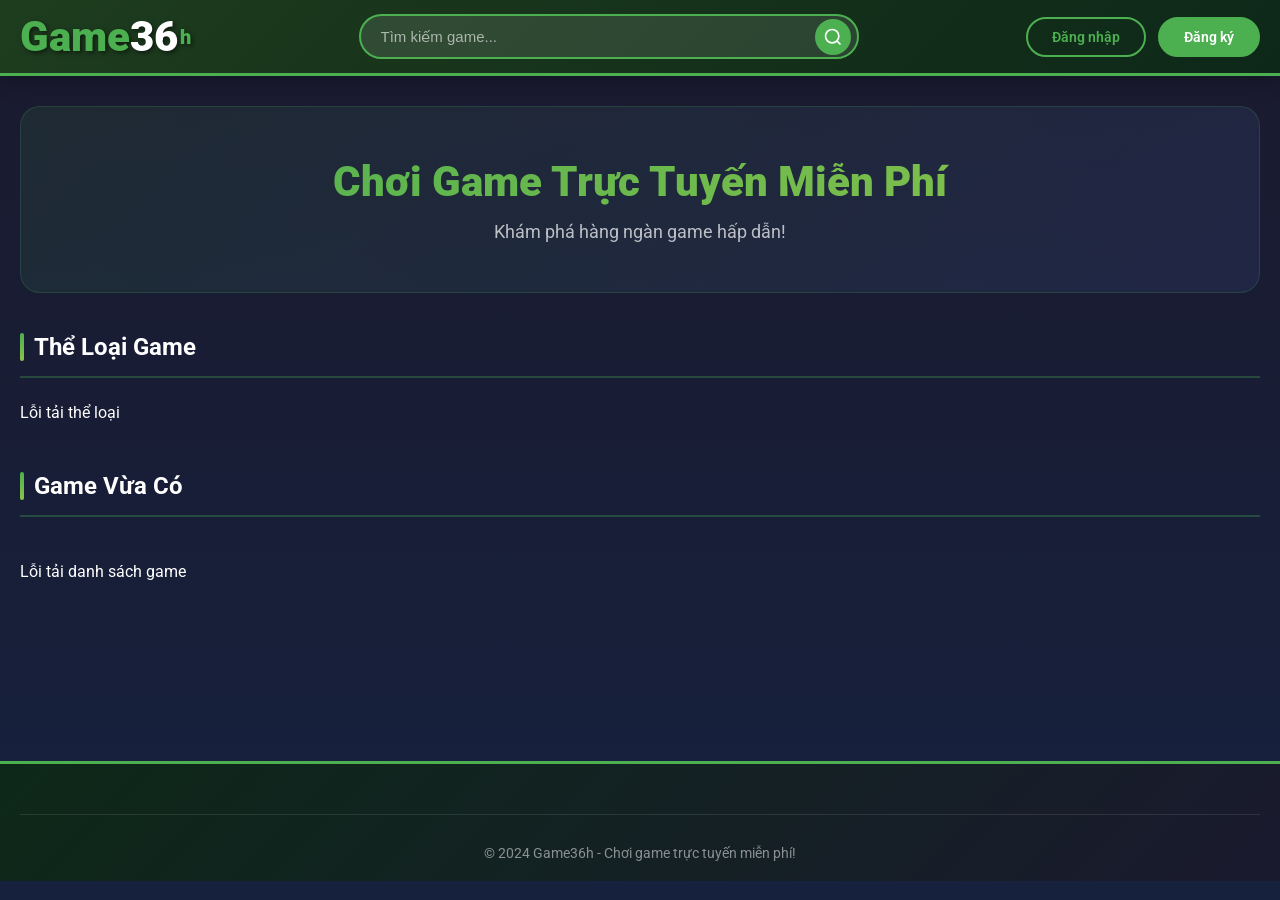
==== commit 21b899f0: "add comment, rating, favorite, fix some bugs" ====
--- a/frontend/game.html
+++ b/frontend/game.html
@@ -61,7 +61,7 @@
                     <button class="control-btn favorite" id="favoriteBtn">
                         <span>❤️</span> Yêu thích
                     </button>
-                    <button class="control-btn share">
+                    <button class="control-btn share" onclick="shareGame()">
                         <span>🔗</span> Chia sẻ
                     </button>
                     <button class="control-btn fullscreen" id="fullscreenBtn" onclick="toggleFullscreen()">
@@ -139,6 +139,10 @@
     <script>
         // ================= PAGE INIT =================
         document.addEventListener('DOMContentLoaded', () => {
+            if (!window.API) {
+                console.error('API not loaded');
+                return;
+            }
             const urlParams = new URLSearchParams(window.location.search);
             const gameId = urlParams.get('id');
 
@@ -190,7 +194,36 @@
                 const favBtn = document.getElementById('favoriteBtn');
                 if (window.API.Auth.isLoggedIn()) {
                     document.getElementById('commentFormContainer').style.display = 'block';
+                    
+                    // Load favorite status
+                    try {
+                        const favoritesResponse = await window.API.Favorites.getFavorites(); 
+                        const gameIdNum = parseInt(gameId);
+                        
+                        // Handle both Page object and array response
+                        const favorites = favoritesResponse.content || favoritesResponse;
+                        const isFavorited = favorites && Array.isArray(favorites) && favorites.some(f => {
+                            const fGameId = typeof f.gameId === 'string' ? parseInt(f.gameId) : f.gameId;
+                            return fGameId === gameIdNum;
+                        });
+                        
+                        if (isFavorited) {
+                            favBtn.classList.add('active');
+                            favBtn.innerHTML = '<span>❤️</span> Đã thích';
+                        }
+                        console.log('Favorite status loaded:', isFavorited, 'GameId:', gameIdNum, 'Favorites:', favorites);
+                    } catch (err) {
+                        console.error('Error loading favorite status:', err);
+                    }
+                    
+                    // Setup click handlers
                     favBtn.onclick = () => toggleFavorite(gameId);
+                    
+                    // Setup comment submit button
+                    const commentBtn = document.querySelector('.btn-submit-comment');
+                    if (commentBtn) {
+                        commentBtn.onclick = () => submitComment(gameId);
+                    }
                 }
 
                 // Increment views
@@ -202,13 +235,29 @@
 
                 // Load comments if available
                 try {
-                    const comments = await window.API.Comments.getComments(gameId);
+                    const commentsResponse = await window.API.Comments.getComments(gameId);
+                    const comments = commentsResponse.content || commentsResponse;
                     if (comments && comments.length > 0) {
                         renderComments(comments);
                     }
                 } catch (err) {
                     console.error('Error loading comments:', err);
                 }
+
+                // Load user rating if logged in
+                if (window.API.Auth.isLoggedIn()) {
+                    try {
+                        const ratings = await window.API.Ratings.getGameRatings(gameId);
+                        const user = window.API.Auth.getCurrentUser();
+                        const userRating = ratings.ratings.find(r => r.user.id === user.id);
+                        if (userRating) {
+                            setUserRating(userRating.score);
+                        }
+                    } catch (err) {
+                        console.error('Error loading user rating:', err);
+                    }
+                }
+                
 
             } catch (error) {
                 console.error('Error loading game detail:', error);
@@ -224,6 +273,11 @@
                 star.addEventListener('click', function() {
                     const value = this.dataset.value;
                     const gameId = new URLSearchParams(window.location.search).get('id');
+                    
+                    if (!window.API.Auth.isLoggedIn()) {
+                        window.location.href = `login.html?redirect=game.html?id=${gameId}`;
+                        return;
+                    }
                     
                     stars.forEach((s, index) => {
                         if (index < value) {
@@ -234,28 +288,29 @@
                     });
                     document.querySelector('.rating-text').textContent = `Bạn đã đánh giá ${value} sao`;
                     
-                    if (gameId && window.API.Auth.isLoggedIn()) {
-                        submitRating(gameId, parseInt(value));
-                    }
+                    submitRating(gameId, parseInt(value));
                 });
             });
         });
 
         // ================= FAVORITE =================
         async function toggleFavorite(gameId) {
+            const favBtn = document.getElementById('favoriteBtn');
+            const isActive = favBtn.classList.contains('active');
             try {
-                const favBtn = document.getElementById('favoriteBtn');
-                const isActive = favBtn.classList.contains('active');
-
                 if (isActive) {
+                    // Nếu đang active -> Bấm vào để xóa
                     await window.API.Favorites.removeFavorite(gameId);
                     favBtn.classList.remove('active');
                     favBtn.innerHTML = '<span>🤍</span> Yêu thích';
+                    showSuccess('Đã xóa khỏi danh sách yêu thích');
                 } else {
-                    await window.API.Favorites.toggleFavorite(gameId);
+                    // Nếu chưa active -> Bấm vào để thêm
+                    await window.API.Favorites.toggleFavorite(gameId); 
                     favBtn.classList.add('active');
                     favBtn.innerHTML = '<span>❤️</span> Đã thích';
-                }
+                    showSuccess('Đã thêm vào yêu thích!');
+                        }
             } catch (err) {
                 console.error('Error toggling favorite:', err);
                 alert('Vui lòng đăng nhập để thêm yêu thích');
@@ -263,15 +318,71 @@
         }
 
         // ================= COMMENTS =================
+        async function submitComment(gameId) {
+            const content = document.getElementById('commentInput').value.trim();
+
+            if (!content) {
+                alert('Vui lòng nhập nội dung bình luận');
+                return;
+            }
+
+            try {
+                console.log('Submitting comment:', { gameId, content });
+                await window.API.Comments.addComment(gameId, content);
+                document.getElementById('commentInput').value = '';
+                showSuccess('Bình luận đã được gửi!');
+                
+                // Reload comments
+                const commentsResponse = await window.API.Comments.getComments(gameId);
+                renderComments(commentsResponse.content || commentsResponse);
+            } catch (err) {
+                console.error('Error submitting comment:', err);
+                showError('Lỗi khi gửi bình luận: ' + err.message);
+            }
+        }
+
+        async function submitRating(gameId, score) {
+            try {
+                await window.API.Ratings.rateGame(gameId, score);
+                setUserRating(score);
+                showSuccess(`Bạn đã đánh giá game này ${score} sao`);
+            } catch (err) {
+                console.error('Error submitting rating:', err);
+                showError('Không thể lưu đánh giá. Bạn có thể đã đánh giá game này rồi.');
+            }
+        }
+
+        function setUserRating(score) {
+            const stars = document.querySelectorAll('.star');
+            stars.forEach((star, index) => {
+                if (index < score) {
+                    star.classList.add('active');
+                } else {
+                    star.classList.remove('active');
+                }
+            });
+            document.querySelector('.rating-text').textContent = `Bạn đã đánh giá ${score} sao`;
+        }
+
         function renderComments(comments) {
             const container = document.getElementById('commentsList');
-            if (comments.length === 0) {
+            if (!container) return;
+            
+            // Ensure comments is an array
+            let commentArray = [];
+            if (Array.isArray(comments)) {
+                commentArray = comments;
+            } else if (comments && comments.content) {
+                commentArray = comments.content;
+            }
+            
+            if (!commentArray || commentArray.length === 0) {
                 container.innerHTML = '<p>Chưa có bình luận nào</p>';
                 return;
             }
-
-            container.innerHTML = comments.map(comment => `
-                <div class="comment-item">
+            
+            container.innerHTML = commentArray.map(comment => `
+                <div class="comment-item" data-comment-id="${comment.id}">
                     <div class="comment-avatar">
                         <img src="${comment.user?.avatar || 'https://api.dicebear.com/7.x/avataaars/svg?seed=' + (comment.user?.username || 'User')}" alt="Avatar">
                     </div>
@@ -281,40 +392,94 @@
                             <span class="comment-time">${formatDate(comment.createdAt)}</span>
                         </div>
                         <p class="comment-text">${comment.content}</p>
+                        
+                        <!-- Reply Form -->
+                        <div class="reply-form" id="reply-form-${comment.id}" style="display: none;">
+                            <textarea class="reply-input" placeholder="Viết trả lời..." id="reply-input-${comment.id}"></textarea>
+                            <div class="reply-actions">
+                                <button class="btn-cancel-reply" onclick="toggleReplyForm(${comment.id})">Bỏ</button>
+                                <button class="btn-submit-reply" onclick="submitReply(${comment.id})">Gửi</button>
+                            </div>
+                        </div>
+
+                        <!-- Replies List -->
+                        <div class="replies-list" id="replies-${comment.id}">
+                            ${comment.replies && comment.replies.length > 0 ? comment.replies.map(reply => `
+                                <div class="reply-item">
+                                    <div class="reply-avatar">
+                                        <img src="${reply.user?.avatar || 'https://api.dicebear.com/7.x/avataaars/svg?seed=' + (reply.user?.username || 'User')}" alt="Avatar">
+                                    </div>
+                                    <div class="reply-content">
+                                        <div class="reply-header">
+                                            <span class="reply-author">${reply.user?.username || 'Anonymous'}</span>
+                                            <span class="reply-time">${formatDate(reply.createdAt)}</span>
+                                        </div>
+                                        <p class="reply-text">${reply.content}</p>
+                                    </div>
+                                </div>
+                            `).join('') : ''}
+                        </div>
                     </div>
                 </div>
             `).join('');
         }
 
-        async function submitComment() {
-            const gameId = new URLSearchParams(window.location.search).get('id');
-            const content = document.getElementById('commentInput').value.trim();
+        function toggleReplyForm(commentId) {
+            const form = document.getElementById(`reply-form-${commentId}`);
+            if (form) {
+                form.style.display = form.style.display === 'none' ? 'block' : 'none';
+                if (form.style.display === 'block') {
+                    document.getElementById(`reply-input-${commentId}`).focus();
+                }
+            }
+        }
+
+        async function submitReply(commentId) {
+            const input = document.getElementById(`reply-input-${commentId}`);
+            const content = input.value.trim();
 
             if (!content) {
-                alert('Vui lòng nhập nội dung bình luận');
+                alert('Vui lòng nhập nội dung trả lời');
                 return;
             }
 
+            if (!window.API.Auth.isLoggedIn()) {
+                window.location.href = 'login.html?redirect=' + window.location.href;
+                return;
+            }
+
             try {
-                await window.API.Comments.addComment(gameId, { content });
-                document.getElementById('commentInput').value = '';
-                alert('Bình luận đã được gửi');
+                await window.API.Comments.addReply(commentId, content);
+                input.value = '';
+                toggleReplyForm(commentId);
                 
-                // Reload comments
-                const comments = await window.API.Comments.getComments(gameId);
-                renderComments(comments);
+                // Reload comments to show new reply
+                const gameId = new URLSearchParams(window.location.search).get('id');
+                const commentsResponse = await window.API.Comments.getComments(gameId);
+                renderComments(commentsResponse.content || commentsResponse);
+                
+                showSuccess('Trả lời đã được gửi!');
             } catch (err) {
-                console.error('Error submitting comment:', err);
-                alert('Lỗi khi gửi bình luận');
-            }
-        }
-
-        async function submitRating(gameId, score) {
-            try {
-                await window.API.Ratings.rateGame(gameId, score);
-            } catch (err) {
-                console.error('Error submitting rating:', err);
-            }
+                console.error('Error submitting reply:', err);
+                showError('Lỗi gửi trả lời: ' + err.message);
+            }
+        }
+
+        function formatDate(dateString) {
+            const date = new Date(dateString);
+            const now = new Date();
+            const diff = (now - date) / 1000;
+
+            if (diff < 60) return 'Vừa xong';
+            if (diff < 3600) return `${Math.floor(diff / 60)} phút trước`;
+            if (diff < 86400) return `${Math.floor(diff / 3600)} giờ trước`;
+            if (diff < 604800) return `${Math.floor(diff / 86400)} ngày trước`;
+            
+            return date.toLocaleDateString('vi-VN', { 
+                year: 'numeric', 
+                month: 'short', 
+                day: 'numeric' 
+            });
         }
 
         // ================= UI HELPERS =================
@@ -341,6 +506,105 @@
             }
         }
 
+        function shareGame() {
+            const gameId = new URLSearchParams(window.location.search).get('id');
+            const gameTitle = document.getElementById('gameTitle').textContent;
+            const shareUrl = `${window.location.origin}${window.location.pathname}?id=${gameId}`;
+            
+            // Copy to clipboard
+            navigator.clipboard.writeText(shareUrl).then(() => {
+                showSuccess(`Đã sao chép link: ${shareUrl}`);
+            }).catch(() => {
+                // Fallback for browsers that don't support async clipboard API
+                const textArea = document.createElement('textarea');
+                textArea.value = shareUrl;
+                document.body.appendChild(textArea);
+                textArea.select();
+                document.execCommand('copy');
+                document.body.removeChild(textArea);
+                showSuccess(`Đã sao chép link: ${shareUrl}`);
+            });
+        }
+
+        function showSuccess(message) {
+            const toast = document.createElement('div');
+            toast.className = 'toast success';
+            toast.innerHTML = `✅ ${message}`;
+            toast.style.cssText = `
+                position: fixed;
+                bottom: 20px;
+                right: 20px;
+                background: linear-gradient(135deg, #4CAF50 0%, #45a049 100%);
+                color: white;
+                padding: 15px 20px;
+                border-radius: 8px;
+                box-shadow: 0 4px 12px rgba(0,0,0,0.2);
+                z-index: 10000;
+                animation: slideIn 0.3s ease;
+            `;
+            document.body.appendChild(toast);
+            
+            setTimeout(() => {
+                toast.style.animation = 'slideOut 0.3s ease';
+                setTimeout(() => {
+                    toast.remove();
+                }, 300);
+            }, 3000);
+        }
+
+        function showError(message) {
+            const toast = document.createElement('div');
+            toast.className = 'toast error';
+            toast.innerHTML = `❌ ${message}`;
+            toast.style.cssText = `
+                position: fixed;
+                bottom: 20px;
+                right: 20px;
+                background: linear-gradient(135deg, #f44336 0%, #da190b 100%);
+                color: white;
+                padding: 15px 20px;
+                border-radius: 8px;
+                box-shadow: 0 4px 12px rgba(0,0,0,0.2);
+                z-index: 10000;
+                animation: slideIn 0.3s ease;
+            `;
+            document.body.appendChild(toast);
+            
+            setTimeout(() => {
+                toast.style.animation = 'slideOut 0.3s ease';
+                setTimeout(() => {
+                    toast.remove();
+                }, 300);
+            }, 3000);
+        }
+
+        // Add animation styles
+        const style = document.createElement('style');
+        style.textContent = `
+            @keyframes slideIn {
+                from {
+                    transform: translateX(400px);
+                    opacity: 0;
+                }
+                to {
+                    transform: translateX(0);
+                    opacity: 1;
+                }
+            }
+
+            @keyframes slideOut {
+                from {
+                    transform: translateX(0);
+                    opacity: 1;
+                }
+                to {
+                    transform: translateX(400px);
+                    opacity: 0;
+                }
+            }
+        `;
+        document.head.appendChild(style);
+
         function toggleFullscreen() {
             const gameFrame = document.querySelector('.game-frame');
             const btn = document.getElementById('fullscreenBtn');
@@ -365,23 +629,6 @@
             }
             return num.toString();
         }
-
-        function formatDate(dateString) {
-            const date = new Date(dateString);
-            const now = new Date();
-            const diff = (now - date) / 1000;
-
-            if (diff < 60) return 'Vừa xong';
-            if (diff < 3600) return `${Math.floor(diff / 60)} phút trước`;
-            if (diff < 86400) return `${Math.floor(diff / 3600)} giờ trước`;
-            if (diff < 604800) return `${Math.floor(diff / 86400)} ngày trước`;
-            
-            return date.toLocaleDateString('vi-VN', { 
-                year: 'numeric', 
-                month: 'short', 
-                day: 'numeric' 
-            });
-        }
     </script>
 </body>
 </html>
--- a/frontend/styles.css
+++ b/frontend/styles.css
@@ -308,19 +308,18 @@
 /* Games Grid */
 .games-grid {
     display: grid;
-    grid-template-columns: repeat(auto-fill, minmax(200px, 1fr));
+    grid-template-columns: repeat(auto-fill, minmax(200px, 1fr)); 
     gap: 20px;
+    padding: 20px 0;
 }
 
 /* Game Card */
 .game-card {
-    width: 100%;
-    background: rgba(255, 255, 255, 0.05);
-    border-radius: 15px;
+    background: #252525;
+    border-radius: 8px;
     overflow: hidden;
-    transition: all 0.3s ease;
-    border: 1px solid rgba(255, 255, 255, 0.1);
-    position: relative;
+    display: flex;
+    flex-direction: column;
 }
 
 .game-card:hover {
@@ -345,10 +344,12 @@
 .game-thumb img {
     width: 100%;
     height: 100%;
+    max-width: 100%;
     object-fit: cover;
     object-position: center;
     display: block;
     transition: transform 0.3s ease;
+    background: #000;
 }
 
 .game-thumb-placeholder {
--- a/frontend/game-detail.css
+++ b/frontend/game-detail.css
@@ -383,6 +383,163 @@
     font-size: 14px;
     line-height: 1.6;
     color: rgba(255, 255, 255, 0.8);
+    margin-bottom: 10px;
+}
+
+/* Reply Button */
+.btn-reply {
+    margin-top: 10px;
+    padding: 6px 12px;
+    background: rgba(76, 175, 80, 0.15);
+    border: 1px solid rgba(76, 175, 80, 0.3);
+    border-radius: 15px;
+    color: #4CAF50;
+    font-size: 12px;
+    font-weight: 500;
+    cursor: pointer;
+    transition: all 0.2s ease;
+    display: inline-flex;
+    align-items: center;
+    gap: 5px;
+}
+
+.btn-reply:hover {
+    background: rgba(76, 175, 80, 0.25);
+    border-color: #4CAF50;
+}
+
+/* Reply Form */
+.reply-form {
+    margin-top: 15px;
+    padding: 15px;
+    background: rgba(76, 175, 80, 0.08);
+    border: 1px solid rgba(76, 175, 80, 0.2);
+    border-radius: 10px;
+}
+
+.reply-input {
+    width: 100%;
+    min-height: 80px;
+    padding: 12px;
+    background: rgba(255, 255, 255, 0.05);
+    border: 1px solid rgba(255, 255, 255, 0.15);
+    border-radius: 8px;
+    color: #ffffff;
+    font-size: 13px;
+    resize: vertical;
+    outline: none;
+    font-family: inherit;
+}
+
+.reply-input:focus {
+    border-color: #4CAF50;
+    background: rgba(255, 255, 255, 0.08);
+}
+
+.reply-input::placeholder {
+    color: rgba(255, 255, 255, 0.4);
+}
+
+/* Reply Actions */
+.reply-actions {
+    display: flex;
+    gap: 10px;
+    margin-top: 10px;
+    justify-content: flex-end;
+}
+
+.btn-cancel-reply,
+.btn-submit-reply {
+    padding: 8px 16px;
+    border-radius: 15px;
+    font-size: 12px;
+    font-weight: 600;
+    cursor: pointer;
+    border: none;
+    transition: all 0.2s ease;
+}
+
+.btn-cancel-reply {
+    background: rgba(255, 255, 255, 0.1);
+    color: rgba(255, 255, 255, 0.7);
+}
+
+.btn-cancel-reply:hover {
+    background: rgba(255, 255, 255, 0.15);
+    color: #ffffff;
+}
+
+.btn-submit-reply {
+    background: #4CAF50;
+    color: #ffffff;
+}
+
+.btn-submit-reply:hover {
+    background: #45a049;
+    transform: translateY(-1px);
+}
+
+/* Replies List */
+.replies-list {
+    margin-top: 15px;
+    padding-left: 20px;
+    border-left: 2px solid rgba(76, 175, 80, 0.2);
+    display: flex;
+    flex-direction: column;
+    gap: 12px;
+}
+
+/* Reply Item */
+.reply-item {
+    display: flex;
+    gap: 10px;
+    padding: 12px;
+    background: rgba(255, 255, 255, 0.02);
+    border-radius: 8px;
+}
+
+.reply-avatar {
+    width: 32px;
+    height: 32px;
+    border-radius: 50%;
+    overflow: hidden;
+    flex-shrink: 0;
+}
+
+.reply-avatar img {
+    width: 100%;
+    height: 100%;
+    object-fit: cover;
+}
+
+/* Reply Content */
+.reply-content {
+    flex: 1;
+}
+
+.reply-header {
+    display: flex;
+    justify-content: space-between;
+    align-items: center;
+    margin-bottom: 5px;
+    gap: 10px;
+}
+
+.reply-author {
+    font-weight: 600;
+    font-size: 13px;
+    color: #8BC34A;
+}
+
+.reply-time {
+    font-size: 11px;
+    color: rgba(255, 255, 255, 0.3);
+}
+
+.reply-text {
+    font-size: 13px;
+    line-height: 1.5;
+    color: rgba(255, 255, 255, 0.7);
 }
 
 /* Related Games */
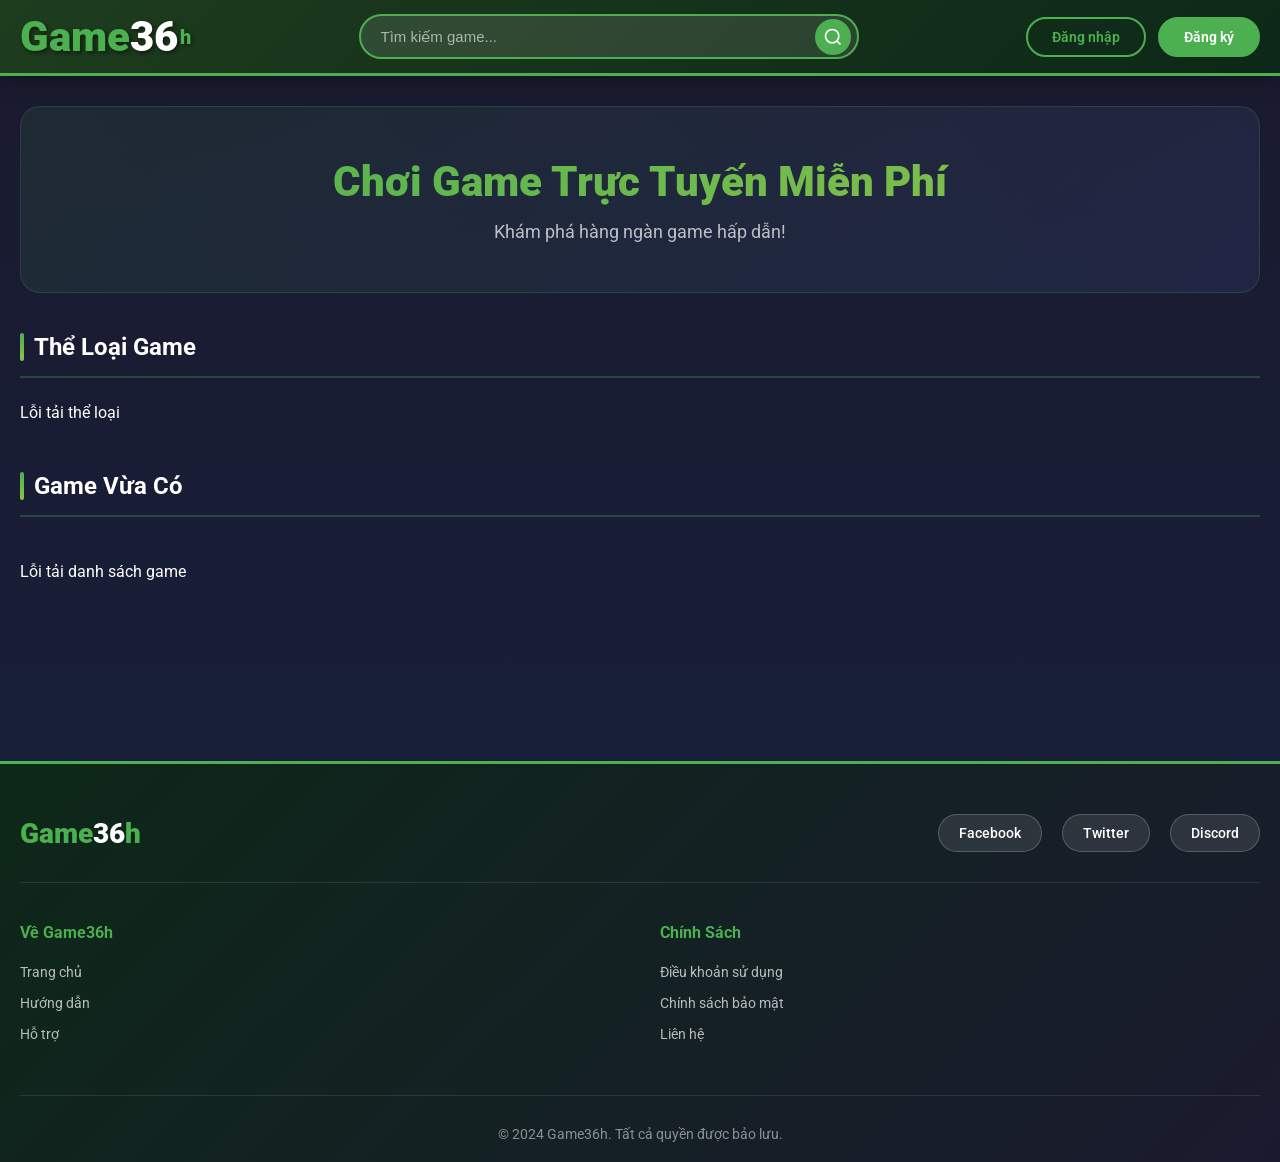
==== commit f31c20a8: "add guide and support, beautifying the UI" ====
--- a/frontend/game.html
+++ b/frontend/game.html
@@ -127,10 +127,41 @@
     </main>
 
     <!-- Footer -->
+<!-- Footer -->
     <footer class="footer">
         <div class="footer-container">
+            <div class="footer-top">
+                <div class="footer-logo">
+                    <span style="color: #4CAF50;">Game</span>
+                    <span>36</span>
+                    <span style="color: #4CAF50;">h</span>
+                </div>
+                <div class="footer-social">
+                    <a href="#" class="social-link">Facebook</a>
+                    <a href="#" class="social-link">Twitter</a>
+                    <a href="#" class="social-link">Discord</a>
+                </div>
+            </div>
+            <div class="footer-links">
+                <div class="footer-column">
+                    <h4>Về Game36h</h4>
+                    <ul>
+                        <li><a href="index.html">Trang chủ</a></li>
+                        <li><a href="guide.html">Hướng dẫn</a></li>
+                        <li><a href="support.html">Hỗ trợ</a></li>
+                    </ul>
+                </div>
+                <div class="footer-column">
+                    <h4>Chính Sách</h4>
+                    <ul>
+                        <li><a href="terms.html">Điều khoản sử dụng</a></li>
+                        <li><a href="privacy.html">Chính sách bảo mật</a></li>
+                        <li><a href="contact.html">Liên hệ</a></li>
+                    </ul>
+                </div>
+            </div>
             <div class="footer-bottom">
-                <p>© 2024 Game36h - Chơi game trực tuyến miễn phí!</p>
+                <p>&copy; 2024 Game36h. Tất cả quyền được bảo lưu.</p>
             </div>
         </div>
     </footer>
@@ -490,11 +521,17 @@
             if (window.API.Auth.isLoggedIn()) {
                 const user = window.API.Auth.getCurrentUser();
                 headerActions.innerHTML = `
-                    <a href="profile.html" class="user-avatar-link">
-                        <img src="${user?.avatar || 'https://api.dicebear.com/7.x/avataaars/svg?seed=' + (user?.username || 'User')}" alt="Avatar" class="header-avatar">
-                    </a>
-                    <span class="username">${user?.username || 'User'}</span>
-                    <button class="btn-register" onclick="window.API.Auth.logout()">Đăng xuất</button>
+                    <div class="header-actions logged-in" id="headerActions">
+                        <div class="user-dropdown">
+                            <span class="username" id="username">Người dùng</span>
+                            <div class="dropdown-menu">
+                                <a href="profile.html">Thông tin cá nhân</a>
+                                <a href="support.html">Hỗ trợ</a>
+                                <hr>
+                                <a href="#" class="logout" id="logoutBtn">Đăng xuất</a>
+                            </div>
+                        </div>
+                    </div>
                 `;
             }
         }
--- a/frontend/styles.css
+++ b/frontend/styles.css
@@ -866,3 +866,366 @@
     object-fit: cover;
 }
 
+/* GUIDE */
+.guide-container {
+    background: rgba(255, 255, 255, 0.02);
+    border: 1px solid rgba(76, 175, 80, 0.2);
+    border-radius: 20px;
+    padding: 50px;
+    margin-bottom: 40px;
+}
+
+.guide-header {
+    text-align: center;
+    margin-bottom: 50px;
+}
+
+.guide-header h1 {
+    font-size: 42px;
+    font-weight: 900;
+    margin-bottom: 15px;
+    background: linear-gradient(135deg, #4CAF50 0%, #8BC34A 100%);
+    -webkit-background-clip: text;
+    -webkit-text-fill-color: transparent;
+    background-clip: text;
+}
+
+.guide-header p {
+    font-size: 16px;
+    color: rgba(255, 255, 255, 0.7);
+}
+
+/* Accordion Styles */
+.accordion-list {
+    max-width: 900px;
+    margin: 0 auto;
+}
+
+.accordion-item {
+    background: rgba(255, 255, 255, 0.05);
+    border: 1px solid rgba(76, 175, 80, 0.3);
+    border-radius: 12px;
+    margin-bottom: 15px;
+    overflow: hidden;
+    transition: all 0.3s ease;
+}
+
+.accordion-item:hover {
+    border-color: #4CAF50;
+    box-shadow: 0 5px 15px rgba(76, 175, 80, 0.15);
+}
+
+.accordion-header {
+    padding: 20px;
+    background: linear-gradient(135deg, rgba(76, 175, 80, 0.05) 0%, rgba(76, 175, 80, 0.02) 100%);
+    cursor: pointer;
+    display: flex;
+    align-items: center;
+    justify-content: space-between;
+    transition: all 0.3s ease;
+    font-weight: 600;
+    color: #ffffff;
+    user-select: none;
+}
+
+.accordion-header:hover {
+    background: linear-gradient(135deg, rgba(76, 175, 80, 0.1) 0%, rgba(76, 175, 80, 0.05) 100%);
+    color: #4CAF50;
+}
+
+.accordion-header-content {
+    display: flex;
+    align-items: center;
+    gap: 15px;
+    flex: 1;
+}
+
+.accordion-icon {
+    font-size: 24px;
+    min-width: 30px;
+    text-align: center;
+}
+
+.accordion-toggle {
+    width: 24px;
+    height: 24px;
+    display: flex;
+    align-items: center;
+    justify-content: center;
+    background: rgba(76, 175, 80, 0.2);
+    border-radius: 4px;
+    transition: all 0.3s ease;
+    color: #4CAF50;
+    font-weight: bold;
+}
+
+.accordion-item.active .accordion-toggle {
+    background: #4CAF50;
+    color: #ffffff;
+    transform: rotate(180deg);
+}
+
+.accordion-content {
+    max-height: 0;
+    overflow: hidden;
+    transition: all 0.3s ease;
+}
+
+.accordion-item.active .accordion-content {
+    max-height: 500px;
+}
+
+.accordion-body {
+    padding: 20px;
+    color: rgba(255, 255, 255, 0.8);
+    line-height: 1.8;
+    font-size: 14px;
+}
+
+.accordion-body h4 {
+    font-size: 15px;
+    font-weight: 700;
+    margin-bottom: 10px;
+    color: #4CAF50;
+    margin-top: 15px;
+}
+
+.accordion-body h4:first-child {
+    margin-top: 0;
+}
+
+.accordion-body ul {
+    margin-left: 20px;
+    margin-top: 10px;
+}
+
+.accordion-body li {
+    margin-bottom: 8px;
+    color: rgba(255, 255, 255, 0.75);
+}
+
+.accordion-body strong {
+    color: #8BC34A;
+}
+
+.accordion-body code {
+    background: rgba(76, 175, 80, 0.1);
+    padding: 2px 6px;
+    border-radius: 4px;
+    color: #8BC34A;
+    font-family: 'Courier New', monospace;
+}
+
+@media (max-width: 768px) {
+    .guide-container {
+        padding: 30px 20px;
+    }
+
+    .guide-header h1 {
+        font-size: 32px;
+    }
+
+    .accordion-header {
+        padding: 15px;
+    }
+
+    .accordion-body {
+        padding: 15px;
+    }
+
+    .accordion-item.active .accordion-content {
+        max-height: 800px;
+    }
+}
+
+/* Support */
+/* Support Page Specific Styles */
+    .support-container {
+        background: rgba(255, 255, 255, 0.02);
+        border: 1px solid rgba(76, 175, 80, 0.2);
+        border-radius: 20px;
+        padding: 50px;
+        margin-bottom: 40px;
+    }
+
+    .support-header {
+        text-align: center;
+        margin-bottom: 50px;
+    }
+
+    .support-header h1 {
+        font-size: 42px;
+        font-weight: 900;
+        margin-bottom: 15px;
+        background: linear-gradient(135deg, #4CAF50 0%, #8BC34A 100%);
+        -webkit-background-clip: text;
+        -webkit-text-fill-color: transparent;
+        background-clip: text;
+    }
+
+    .support-header p {
+        font-size: 16px;
+        color: rgba(255, 255, 255, 0.7);
+    }
+
+    /* Support Form */
+    .support-form {
+        max-width: 600px;
+        margin: 0 auto;
+    }
+
+    .form-group {
+        margin-bottom: 25px;
+    }
+
+    .form-group label {
+        display: block;
+        margin-bottom: 10px;
+        font-weight: 600;
+        color: #ffffff;
+        font-size: 14px;
+    }
+
+    .form-group input,
+    .form-group textarea {
+        width: 100%;
+        padding: 14px 16px;
+        background: rgba(255, 255, 255, 0.05);
+        border: 2px solid rgba(76, 175, 80, 0.3);
+        border-radius: 10px;
+        color: #ffffff;
+        font-family: 'Roboto', sans-serif;
+        font-size: 14px;
+        transition: all 0.3s ease;
+        outline: none;
+    }
+
+    .form-group input::placeholder,
+    .form-group textarea::placeholder {
+        color: rgba(255, 255, 255, 0.4);
+    }
+
+    .form-group input:focus,
+    .form-group textarea:focus {
+        background: rgba(255, 255, 255, 0.08);
+        border-color: #4CAF50;
+        box-shadow: 0 0 15px rgba(76, 175, 80, 0.2);
+    }
+
+    .form-group textarea {
+        resize: vertical;
+        min-height: 150px;
+    }
+
+    .submit-btn {
+        width: 100%;
+        padding: 14px 28px;
+        background: linear-gradient(135deg, #4CAF50 0%, #45a049 100%);
+        color: #ffffff;
+        border: none;
+        border-radius: 10px;
+        font-weight: 700;
+        font-size: 16px;
+        cursor: pointer;
+        transition: all 0.3s ease;
+        box-shadow: 0 4px 15px rgba(76, 175, 80, 0.4);
+    }
+
+    .submit-btn:hover {
+        transform: translateY(-2px);
+        box-shadow: 0 6px 20px rgba(76, 175, 80, 0.6);
+    }
+
+    .submit-btn:active {
+        transform: translateY(0);
+    }
+
+    /* Success Message */
+    .alert {
+        padding: 18px 20px;
+        border-radius: 10px;
+        margin-bottom: 25px;
+        font-weight: 500;
+        border-left: 4px solid;
+        animation: slideIn 0.3s ease;
+    }
+
+    .alert-success {
+        background: rgba(76, 175, 80, 0.15);
+        border-left-color: #4CAF50;
+        color: #8BC34A;
+    }
+
+    .alert-error {
+        background: rgba(255, 107, 107, 0.15);
+        border-left-color: #ff6b6b;
+        color: #ff9393;
+    }
+
+    @keyframes slideIn {
+        from {
+            opacity: 0;
+            transform: translateY(-10px);
+        }
+        to {
+            opacity: 1;
+            transform: translateY(0);
+        }
+    }
+
+    /* Info Cards */
+    .support-info {
+        display: grid;
+        grid-template-columns: repeat(auto-fit, minmax(250px, 1fr));
+        gap: 25px;
+        margin-top: 50px;
+        padding-top: 50px;
+        border-top: 1px solid rgba(76, 175, 80, 0.2);
+    }
+
+    .info-card {
+        background: rgba(255, 255, 255, 0.05);
+        border: 1px solid rgba(76, 175, 80, 0.3);
+        border-radius: 15px;
+        padding: 25px;
+        text-align: center;
+        transition: all 0.3s ease;
+    }
+
+    .info-card:hover {
+        transform: translateY(-5px);
+        border-color: #4CAF50;
+        box-shadow: 0 10px 30px rgba(76, 175, 80, 0.2);
+    }
+
+    .info-icon {
+        font-size: 36px;
+        margin-bottom: 15px;
+    }
+
+    .info-card h3 {
+        font-size: 16px;
+        font-weight: 700;
+        margin-bottom: 10px;
+        color: #ffffff;
+    }
+
+    .info-card p {
+        font-size: 14px;
+        color: rgba(255, 255, 255, 0.7);
+        line-height: 1.6;
+    }
+
+    @media (max-width: 768px) {
+        .support-container {
+            padding: 30px 20px;
+        }
+
+        .support-header h1 {
+            font-size: 32px;
+        }
+
+        .support-info {
+            grid-template-columns: 1fr;
+        }
+    }
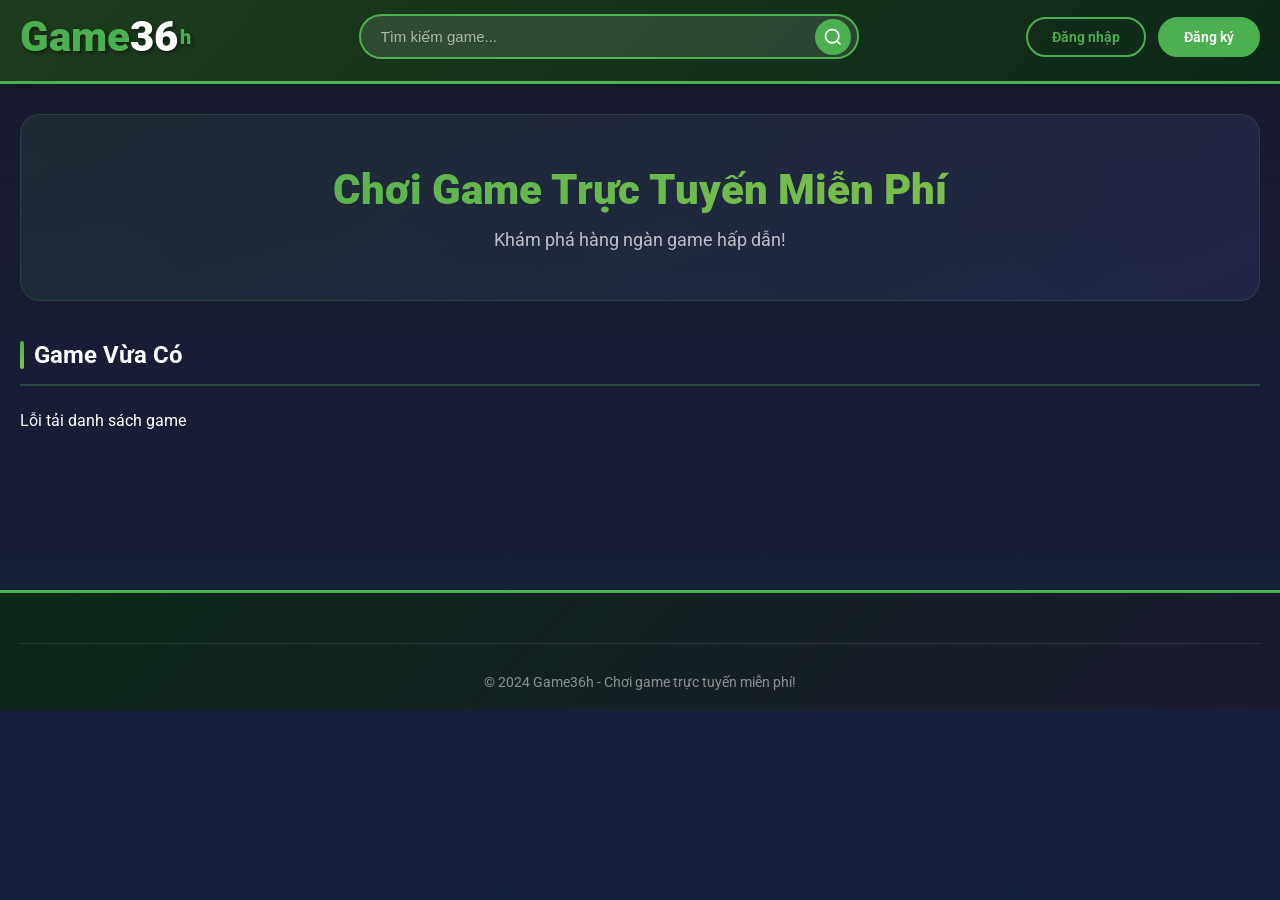
==== commit 5162a914: "Admin big update Check admin auth for access dashboard Add admin dashboard: CRUD: users, categories," ====
--- a/frontend/game.html
+++ b/frontend/game.html
@@ -61,7 +61,7 @@
                     <button class="control-btn favorite" id="favoriteBtn">
                         <span>❤️</span> Yêu thích
                     </button>
-                    <button class="control-btn share" onclick="shareGame()">
+                    <button class="control-btn share">
                         <span>🔗</span> Chia sẻ
                     </button>
                     <button class="control-btn fullscreen" id="fullscreenBtn" onclick="toggleFullscreen()">
@@ -127,41 +127,10 @@
     </main>
 
     <!-- Footer -->
-<!-- Footer -->
     <footer class="footer">
         <div class="footer-container">
-            <div class="footer-top">
-                <div class="footer-logo">
-                    <span style="color: #4CAF50;">Game</span>
-                    <span>36</span>
-                    <span style="color: #4CAF50;">h</span>
-                </div>
-                <div class="footer-social">
-                    <a href="#" class="social-link">Facebook</a>
-                    <a href="#" class="social-link">Twitter</a>
-                    <a href="#" class="social-link">Discord</a>
-                </div>
-            </div>
-            <div class="footer-links">
-                <div class="footer-column">
-                    <h4>Về Game36h</h4>
-                    <ul>
-                        <li><a href="index.html">Trang chủ</a></li>
-                        <li><a href="guide.html">Hướng dẫn</a></li>
-                        <li><a href="support.html">Hỗ trợ</a></li>
-                    </ul>
-                </div>
-                <div class="footer-column">
-                    <h4>Chính Sách</h4>
-                    <ul>
-                        <li><a href="terms.html">Điều khoản sử dụng</a></li>
-                        <li><a href="privacy.html">Chính sách bảo mật</a></li>
-                        <li><a href="contact.html">Liên hệ</a></li>
-                    </ul>
-                </div>
-            </div>
             <div class="footer-bottom">
-                <p>&copy; 2024 Game36h. Tất cả quyền được bảo lưu.</p>
+                <p>© 2024 Game36h - Chơi game trực tuyến miễn phí!</p>
             </div>
         </div>
     </footer>
@@ -170,10 +139,6 @@
     <script>
         // ================= PAGE INIT =================
         document.addEventListener('DOMContentLoaded', () => {
-            if (!window.API) {
-                console.error('API not loaded');
-                return;
-            }
             const urlParams = new URLSearchParams(window.location.search);
             const gameId = urlParams.get('id');
 
@@ -225,36 +190,7 @@
                 const favBtn = document.getElementById('favoriteBtn');
                 if (window.API.Auth.isLoggedIn()) {
                     document.getElementById('commentFormContainer').style.display = 'block';
-                    
-                    // Load favorite status
-                    try {
-                        const favoritesResponse = await window.API.Favorites.getFavorites(); 
-                        const gameIdNum = parseInt(gameId);
-                        
-                        // Handle both Page object and array response
-                        const favorites = favoritesResponse.content || favoritesResponse;
-                        const isFavorited = favorites && Array.isArray(favorites) && favorites.some(f => {
-                            const fGameId = typeof f.gameId === 'string' ? parseInt(f.gameId) : f.gameId;
-                            return fGameId === gameIdNum;
-                        });
-                        
-                        if (isFavorited) {
-                            favBtn.classList.add('active');
-                            favBtn.innerHTML = '<span>❤️</span> Đã thích';
-                        }
-                        console.log('Favorite status loaded:', isFavorited, 'GameId:', gameIdNum, 'Favorites:', favorites);
-                    } catch (err) {
-                        console.error('Error loading favorite status:', err);
-                    }
-                    
-                    // Setup click handlers
                     favBtn.onclick = () => toggleFavorite(gameId);
-                    
-                    // Setup comment submit button
-                    const commentBtn = document.querySelector('.btn-submit-comment');
-                    if (commentBtn) {
-                        commentBtn.onclick = () => submitComment(gameId);
-                    }
                 }
 
                 // Increment views
@@ -266,29 +202,13 @@
 
                 // Load comments if available
                 try {
-                    const commentsResponse = await window.API.Comments.getComments(gameId);
-                    const comments = commentsResponse.content || commentsResponse;
+                    const comments = await window.API.Comments.getComments(gameId);
                     if (comments && comments.length > 0) {
                         renderComments(comments);
                     }
                 } catch (err) {
                     console.error('Error loading comments:', err);
                 }
-
-                // Load user rating if logged in
-                if (window.API.Auth.isLoggedIn()) {
-                    try {
-                        const ratings = await window.API.Ratings.getGameRatings(gameId);
-                        const user = window.API.Auth.getCurrentUser();
-                        const userRating = ratings.ratings.find(r => r.user.id === user.id);
-                        if (userRating) {
-                            setUserRating(userRating.score);
-                        }
-                    } catch (err) {
-                        console.error('Error loading user rating:', err);
-                    }
-                }
-                
 
             } catch (error) {
                 console.error('Error loading game detail:', error);
@@ -304,11 +224,6 @@
                 star.addEventListener('click', function() {
                     const value = this.dataset.value;
                     const gameId = new URLSearchParams(window.location.search).get('id');
-                    
-                    if (!window.API.Auth.isLoggedIn()) {
-                        window.location.href = `login.html?redirect=game.html?id=${gameId}`;
-                        return;
-                    }
                     
                     stars.forEach((s, index) => {
                         if (index < value) {
@@ -319,29 +234,28 @@
                     });
                     document.querySelector('.rating-text').textContent = `Bạn đã đánh giá ${value} sao`;
                     
-                    submitRating(gameId, parseInt(value));
+                    if (gameId && window.API.Auth.isLoggedIn()) {
+                        submitRating(gameId, parseInt(value));
+                    }
                 });
             });
         });
 
         // ================= FAVORITE =================
         async function toggleFavorite(gameId) {
-            const favBtn = document.getElementById('favoriteBtn');
-            const isActive = favBtn.classList.contains('active');
             try {
+                const favBtn = document.getElementById('favoriteBtn');
+                const isActive = favBtn.classList.contains('active');
+
                 if (isActive) {
-                    // Nếu đang active -> Bấm vào để xóa
                     await window.API.Favorites.removeFavorite(gameId);
                     favBtn.classList.remove('active');
                     favBtn.innerHTML = '<span>🤍</span> Yêu thích';
-                    showSuccess('Đã xóa khỏi danh sách yêu thích');
                 } else {
-                    // Nếu chưa active -> Bấm vào để thêm
-                    await window.API.Favorites.toggleFavorite(gameId); 
+                    await window.API.Favorites.toggleFavorite(gameId);
                     favBtn.classList.add('active');
                     favBtn.innerHTML = '<span>❤️</span> Đã thích';
-                    showSuccess('Đã thêm vào yêu thích!');
-                        }
+                }
             } catch (err) {
                 console.error('Error toggling favorite:', err);
                 alert('Vui lòng đăng nhập để thêm yêu thích');
@@ -349,71 +263,15 @@
         }
 
         // ================= COMMENTS =================
-        async function submitComment(gameId) {
-            const content = document.getElementById('commentInput').value.trim();
-
-            if (!content) {
-                alert('Vui lòng nhập nội dung bình luận');
-                return;
-            }
-
-            try {
-                console.log('Submitting comment:', { gameId, content });
-                await window.API.Comments.addComment(gameId, content);
-                document.getElementById('commentInput').value = '';
-                showSuccess('Bình luận đã được gửi!');
-                
-                // Reload comments
-                const commentsResponse = await window.API.Comments.getComments(gameId);
-                renderComments(commentsResponse.content || commentsResponse);
-            } catch (err) {
-                console.error('Error submitting comment:', err);
-                showError('Lỗi khi gửi bình luận: ' + err.message);
-            }
-        }
-
-        async function submitRating(gameId, score) {
-            try {
-                await window.API.Ratings.rateGame(gameId, score);
-                setUserRating(score);
-                showSuccess(`Bạn đã đánh giá game này ${score} sao`);
-            } catch (err) {
-                console.error('Error submitting rating:', err);
-                showError('Không thể lưu đánh giá. Bạn có thể đã đánh giá game này rồi.');
-            }
-        }
-
-        function setUserRating(score) {
-            const stars = document.querySelectorAll('.star');
-            stars.forEach((star, index) => {
-                if (index < score) {
-                    star.classList.add('active');
-                } else {
-                    star.classList.remove('active');
-                }
-            });
-            document.querySelector('.rating-text').textContent = `Bạn đã đánh giá ${score} sao`;
-        }
-
         function renderComments(comments) {
             const container = document.getElementById('commentsList');
-            if (!container) return;
-            
-            // Ensure comments is an array
-            let commentArray = [];
-            if (Array.isArray(comments)) {
-                commentArray = comments;
-            } else if (comments && comments.content) {
-                commentArray = comments.content;
-            }
-            
-            if (!commentArray || commentArray.length === 0) {
+            if (comments.length === 0) {
                 container.innerHTML = '<p>Chưa có bình luận nào</p>';
                 return;
             }
-            
-            container.innerHTML = commentArray.map(comment => `
-                <div class="comment-item" data-comment-id="${comment.id}">
+
+            container.innerHTML = comments.map(comment => `
+                <div class="comment-item">
                     <div class="comment-avatar">
                         <img src="${comment.user?.avatar || 'https://api.dicebear.com/7.x/avataaars/svg?seed=' + (comment.user?.username || 'User')}" alt="Avatar">
                     </div>
@@ -423,94 +281,40 @@
                             <span class="comment-time">${formatDate(comment.createdAt)}</span>
                         </div>
                         <p class="comment-text">${comment.content}</p>
-                        
-                        <!-- Reply Form -->
-                        <div class="reply-form" id="reply-form-${comment.id}" style="display: none;">
-                            <textarea class="reply-input" placeholder="Viết trả lời..." id="reply-input-${comment.id}"></textarea>
-                            <div class="reply-actions">
-                                <button class="btn-cancel-reply" onclick="toggleReplyForm(${comment.id})">Bỏ</button>
-                                <button class="btn-submit-reply" onclick="submitReply(${comment.id})">Gửi</button>
-                            </div>
-                        </div>
-
-                        <!-- Replies List -->
-                        <div class="replies-list" id="replies-${comment.id}">
-                            ${comment.replies && comment.replies.length > 0 ? comment.replies.map(reply => `
-                                <div class="reply-item">
-                                    <div class="reply-avatar">
-                                        <img src="${reply.user?.avatar || 'https://api.dicebear.com/7.x/avataaars/svg?seed=' + (reply.user?.username || 'User')}" alt="Avatar">
-                                    </div>
-                                    <div class="reply-content">
-                                        <div class="reply-header">
-                                            <span class="reply-author">${reply.user?.username || 'Anonymous'}</span>
-                                            <span class="reply-time">${formatDate(reply.createdAt)}</span>
-                                        </div>
-                                        <p class="reply-text">${reply.content}</p>
-                                    </div>
-                                </div>
-                            `).join('') : ''}
-                        </div>
                     </div>
                 </div>
             `).join('');
         }
 
-        function toggleReplyForm(commentId) {
-            const form = document.getElementById(`reply-form-${commentId}`);
-            if (form) {
-                form.style.display = form.style.display === 'none' ? 'block' : 'none';
-                if (form.style.display === 'block') {
-                    document.getElementById(`reply-input-${commentId}`).focus();
-                }
-            }
-        }
-
-        async function submitReply(commentId) {
-            const input = document.getElementById(`reply-input-${commentId}`);
-            const content = input.value.trim();
+        async function submitComment() {
+            const gameId = new URLSearchParams(window.location.search).get('id');
+            const content = document.getElementById('commentInput').value.trim();
 
             if (!content) {
-                alert('Vui lòng nhập nội dung trả lời');
+                alert('Vui lòng nhập nội dung bình luận');
                 return;
             }
 
-            if (!window.API.Auth.isLoggedIn()) {
-                window.location.href = 'login.html?redirect=' + window.location.href;
-                return;
-            }
-
             try {
-                await window.API.Comments.addReply(commentId, content);
-                input.value = '';
-                toggleReplyForm(commentId);
+                await window.API.Comments.addComment(gameId, { content });
+                document.getElementById('commentInput').value = '';
+                alert('Bình luận đã được gửi');
                 
-                // Reload comments to show new reply
-                const gameId = new URLSearchParams(window.location.search).get('id');
-                const commentsResponse = await window.API.Comments.getComments(gameId);
-                renderComments(commentsResponse.content || commentsResponse);
-                
-                showSuccess('Trả lời đã được gửi!');
+                // Reload comments
+                const comments = await window.API.Comments.getComments(gameId);
+                renderComments(comments);
             } catch (err) {
-                console.error('Error submitting reply:', err);
-                showError('Lỗi gửi trả lời: ' + err.message);
-            }
-        }
-
-        function formatDate(dateString) {
-            const date = new Date(dateString);
-            const now = new Date();
-            const diff = (now - date) / 1000;
-
-            if (diff < 60) return 'Vừa xong';
-            if (diff < 3600) return `${Math.floor(diff / 60)} phút trước`;
-            if (diff < 86400) return `${Math.floor(diff / 3600)} giờ trước`;
-            if (diff < 604800) return `${Math.floor(diff / 86400)} ngày trước`;
-            
-            return date.toLocaleDateString('vi-VN', { 
-                year: 'numeric', 
-                month: 'short', 
-                day: 'numeric' 
-            });
+                console.error('Error submitting comment:', err);
+                alert('Lỗi khi gửi bình luận');
+            }
+        }
+
+        async function submitRating(gameId, score) {
+            try {
+                await window.API.Ratings.rateGame(gameId, score);
+            } catch (err) {
+                console.error('Error submitting rating:', err);
+            }
         }
 
         // ================= UI HELPERS =================
@@ -521,17 +325,11 @@
             if (window.API.Auth.isLoggedIn()) {
                 const user = window.API.Auth.getCurrentUser();
                 headerActions.innerHTML = `
-                    <div class="header-actions logged-in" id="headerActions">
-                        <div class="user-dropdown">
-                            <span class="username" id="username">Người dùng</span>
-                            <div class="dropdown-menu">
-                                <a href="profile.html">Thông tin cá nhân</a>
-                                <a href="support.html">Hỗ trợ</a>
-                                <hr>
-                                <a href="#" class="logout" id="logoutBtn">Đăng xuất</a>
-                            </div>
-                        </div>
-                    </div>
+                    <a href="profile.html" class="user-avatar-link">
+                        <img src="${user?.avatar || 'https://api.dicebear.com/7.x/avataaars/svg?seed=' + (user?.username || 'User')}" alt="Avatar" class="header-avatar">
+                    </a>
+                    <span class="username">${user?.username || 'User'}</span>
+                    <button class="btn-register" onclick="window.API.Auth.logout()">Đăng xuất</button>
                 `;
             }
         }
@@ -542,105 +340,6 @@
                 window.location.href = `search.html?q=${encodeURIComponent(keyword)}`;
             }
         }
-
-        function shareGame() {
-            const gameId = new URLSearchParams(window.location.search).get('id');
-            const gameTitle = document.getElementById('gameTitle').textContent;
-            const shareUrl = `${window.location.origin}${window.location.pathname}?id=${gameId}`;
-            
-            // Copy to clipboard
-            navigator.clipboard.writeText(shareUrl).then(() => {
-                showSuccess(`Đã sao chép link: ${shareUrl}`);
-            }).catch(() => {
-                // Fallback for browsers that don't support async clipboard API
-                const textArea = document.createElement('textarea');
-                textArea.value = shareUrl;
-                document.body.appendChild(textArea);
-                textArea.select();
-                document.execCommand('copy');
-                document.body.removeChild(textArea);
-                showSuccess(`Đã sao chép link: ${shareUrl}`);
-            });
-        }
-
-        function showSuccess(message) {
-            const toast = document.createElement('div');
-            toast.className = 'toast success';
-            toast.innerHTML = `✅ ${message}`;
-            toast.style.cssText = `
-                position: fixed;
-                bottom: 20px;
-                right: 20px;
-                background: linear-gradient(135deg, #4CAF50 0%, #45a049 100%);
-                color: white;
-                padding: 15px 20px;
-                border-radius: 8px;
-                box-shadow: 0 4px 12px rgba(0,0,0,0.2);
-                z-index: 10000;
-                animation: slideIn 0.3s ease;
-            `;
-            document.body.appendChild(toast);
-            
-            setTimeout(() => {
-                toast.style.animation = 'slideOut 0.3s ease';
-                setTimeout(() => {
-                    toast.remove();
-                }, 300);
-            }, 3000);
-        }
-
-        function showError(message) {
-            const toast = document.createElement('div');
-            toast.className = 'toast error';
-            toast.innerHTML = `❌ ${message}`;
-            toast.style.cssText = `
-                position: fixed;
-                bottom: 20px;
-                right: 20px;
-                background: linear-gradient(135deg, #f44336 0%, #da190b 100%);
-                color: white;
-                padding: 15px 20px;
-                border-radius: 8px;
-                box-shadow: 0 4px 12px rgba(0,0,0,0.2);
-                z-index: 10000;
-                animation: slideIn 0.3s ease;
-            `;
-            document.body.appendChild(toast);
-            
-            setTimeout(() => {
-                toast.style.animation = 'slideOut 0.3s ease';
-                setTimeout(() => {
-                    toast.remove();
-                }, 300);
-            }, 3000);
-        }
-
-        // Add animation styles
-        const style = document.createElement('style');
-        style.textContent = `
-            @keyframes slideIn {
-                from {
-                    transform: translateX(400px);
-                    opacity: 0;
-                }
-                to {
-                    transform: translateX(0);
-                    opacity: 1;
-                }
-            }
-
-            @keyframes slideOut {
-                from {
-                    transform: translateX(0);
-                    opacity: 1;
-                }
-                to {
-                    transform: translateX(400px);
-                    opacity: 0;
-                }
-            }
-        `;
-        document.head.appendChild(style);
 
         function toggleFullscreen() {
             const gameFrame = document.querySelector('.game-frame');
@@ -666,6 +365,23 @@
             }
             return num.toString();
         }
+
+        function formatDate(dateString) {
+            const date = new Date(dateString);
+            const now = new Date();
+            const diff = (now - date) / 1000;
+
+            if (diff < 60) return 'Vừa xong';
+            if (diff < 3600) return `${Math.floor(diff / 60)} phút trước`;
+            if (diff < 86400) return `${Math.floor(diff / 3600)} giờ trước`;
+            if (diff < 604800) return `${Math.floor(diff / 86400)} ngày trước`;
+            
+            return date.toLocaleDateString('vi-VN', { 
+                year: 'numeric', 
+                month: 'short', 
+                day: 'numeric' 
+            });
+        }
     </script>
 </body>
 </html>
--- a/frontend/styles.css
+++ b/frontend/styles.css
@@ -308,18 +308,19 @@
 /* Games Grid */
 .games-grid {
     display: grid;
-    grid-template-columns: repeat(auto-fill, minmax(200px, 1fr)); 
+    grid-template-columns: repeat(auto-fill, minmax(200px, 1fr));
     gap: 20px;
-    padding: 20px 0;
 }
 
 /* Game Card */
 .game-card {
-    background: #252525;
-    border-radius: 8px;
+    width: 100%;
+    background: rgba(255, 255, 255, 0.05);
+    border-radius: 15px;
     overflow: hidden;
-    display: flex;
-    flex-direction: column;
+    transition: all 0.3s ease;
+    border: 1px solid rgba(255, 255, 255, 0.1);
+    position: relative;
 }
 
 .game-card:hover {
@@ -344,12 +345,10 @@
 .game-thumb img {
     width: 100%;
     height: 100%;
-    max-width: 100%;
     object-fit: cover;
     object-position: center;
     display: block;
     transition: transform 0.3s ease;
-    background: #000;
 }
 
 .game-thumb-placeholder {
@@ -866,366 +865,3 @@
     object-fit: cover;
 }
 
-/* GUIDE */
-.guide-container {
-    background: rgba(255, 255, 255, 0.02);
-    border: 1px solid rgba(76, 175, 80, 0.2);
-    border-radius: 20px;
-    padding: 50px;
-    margin-bottom: 40px;
-}
-
-.guide-header {
-    text-align: center;
-    margin-bottom: 50px;
-}
-
-.guide-header h1 {
-    font-size: 42px;
-    font-weight: 900;
-    margin-bottom: 15px;
-    background: linear-gradient(135deg, #4CAF50 0%, #8BC34A 100%);
-    -webkit-background-clip: text;
-    -webkit-text-fill-color: transparent;
-    background-clip: text;
-}
-
-.guide-header p {
-    font-size: 16px;
-    color: rgba(255, 255, 255, 0.7);
-}
-
-/* Accordion Styles */
-.accordion-list {
-    max-width: 900px;
-    margin: 0 auto;
-}
-
-.accordion-item {
-    background: rgba(255, 255, 255, 0.05);
-    border: 1px solid rgba(76, 175, 80, 0.3);
-    border-radius: 12px;
-    margin-bottom: 15px;
-    overflow: hidden;
-    transition: all 0.3s ease;
-}
-
-.accordion-item:hover {
-    border-color: #4CAF50;
-    box-shadow: 0 5px 15px rgba(76, 175, 80, 0.15);
-}
-
-.accordion-header {
-    padding: 20px;
-    background: linear-gradient(135deg, rgba(76, 175, 80, 0.05) 0%, rgba(76, 175, 80, 0.02) 100%);
-    cursor: pointer;
-    display: flex;
-    align-items: center;
-    justify-content: space-between;
-    transition: all 0.3s ease;
-    font-weight: 600;
-    color: #ffffff;
-    user-select: none;
-}
-
-.accordion-header:hover {
-    background: linear-gradient(135deg, rgba(76, 175, 80, 0.1) 0%, rgba(76, 175, 80, 0.05) 100%);
-    color: #4CAF50;
-}
-
-.accordion-header-content {
-    display: flex;
-    align-items: center;
-    gap: 15px;
-    flex: 1;
-}
-
-.accordion-icon {
-    font-size: 24px;
-    min-width: 30px;
-    text-align: center;
-}
-
-.accordion-toggle {
-    width: 24px;
-    height: 24px;
-    display: flex;
-    align-items: center;
-    justify-content: center;
-    background: rgba(76, 175, 80, 0.2);
-    border-radius: 4px;
-    transition: all 0.3s ease;
-    color: #4CAF50;
-    font-weight: bold;
-}
-
-.accordion-item.active .accordion-toggle {
-    background: #4CAF50;
-    color: #ffffff;
-    transform: rotate(180deg);
-}
-
-.accordion-content {
-    max-height: 0;
-    overflow: hidden;
-    transition: all 0.3s ease;
-}
-
-.accordion-item.active .accordion-content {
-    max-height: 500px;
-}
-
-.accordion-body {
-    padding: 20px;
-    color: rgba(255, 255, 255, 0.8);
-    line-height: 1.8;
-    font-size: 14px;
-}
-
-.accordion-body h4 {
-    font-size: 15px;
-    font-weight: 700;
-    margin-bottom: 10px;
-    color: #4CAF50;
-    margin-top: 15px;
-}
-
-.accordion-body h4:first-child {
-    margin-top: 0;
-}
-
-.accordion-body ul {
-    margin-left: 20px;
-    margin-top: 10px;
-}
-
-.accordion-body li {
-    margin-bottom: 8px;
-    color: rgba(255, 255, 255, 0.75);
-}
-
-.accordion-body strong {
-    color: #8BC34A;
-}
-
-.accordion-body code {
-    background: rgba(76, 175, 80, 0.1);
-    padding: 2px 6px;
-    border-radius: 4px;
-    color: #8BC34A;
-    font-family: 'Courier New', monospace;
-}
-
-@media (max-width: 768px) {
-    .guide-container {
-        padding: 30px 20px;
-    }
-
-    .guide-header h1 {
-        font-size: 32px;
-    }
-
-    .accordion-header {
-        padding: 15px;
-    }
-
-    .accordion-body {
-        padding: 15px;
-    }
-
-    .accordion-item.active .accordion-content {
-        max-height: 800px;
-    }
-}
-
-/* Support */
-/* Support Page Specific Styles */
-    .support-container {
-        background: rgba(255, 255, 255, 0.02);
-        border: 1px solid rgba(76, 175, 80, 0.2);
-        border-radius: 20px;
-        padding: 50px;
-        margin-bottom: 40px;
-    }
-
-    .support-header {
-        text-align: center;
-        margin-bottom: 50px;
-    }
-
-    .support-header h1 {
-        font-size: 42px;
-        font-weight: 900;
-        margin-bottom: 15px;
-        background: linear-gradient(135deg, #4CAF50 0%, #8BC34A 100%);
-        -webkit-background-clip: text;
-        -webkit-text-fill-color: transparent;
-        background-clip: text;
-    }
-
-    .support-header p {
-        font-size: 16px;
-        color: rgba(255, 255, 255, 0.7);
-    }
-
-    /* Support Form */
-    .support-form {
-        max-width: 600px;
-        margin: 0 auto;
-    }
-
-    .form-group {
-        margin-bottom: 25px;
-    }
-
-    .form-group label {
-        display: block;
-        margin-bottom: 10px;
-        font-weight: 600;
-        color: #ffffff;
-        font-size: 14px;
-    }
-
-    .form-group input,
-    .form-group textarea {
-        width: 100%;
-        padding: 14px 16px;
-        background: rgba(255, 255, 255, 0.05);
-        border: 2px solid rgba(76, 175, 80, 0.3);
-        border-radius: 10px;
-        color: #ffffff;
-        font-family: 'Roboto', sans-serif;
-        font-size: 14px;
-        transition: all 0.3s ease;
-        outline: none;
-    }
-
-    .form-group input::placeholder,
-    .form-group textarea::placeholder {
-        color: rgba(255, 255, 255, 0.4);
-    }
-
-    .form-group input:focus,
-    .form-group textarea:focus {
-        background: rgba(255, 255, 255, 0.08);
-        border-color: #4CAF50;
-        box-shadow: 0 0 15px rgba(76, 175, 80, 0.2);
-    }
-
-    .form-group textarea {
-        resize: vertical;
-        min-height: 150px;
-    }
-
-    .submit-btn {
-        width: 100%;
-        padding: 14px 28px;
-        background: linear-gradient(135deg, #4CAF50 0%, #45a049 100%);
-        color: #ffffff;
-        border: none;
-        border-radius: 10px;
-        font-weight: 700;
-        font-size: 16px;
-        cursor: pointer;
-        transition: all 0.3s ease;
-        box-shadow: 0 4px 15px rgba(76, 175, 80, 0.4);
-    }
-
-    .submit-btn:hover {
-        transform: translateY(-2px);
-        box-shadow: 0 6px 20px rgba(76, 175, 80, 0.6);
-    }
-
-    .submit-btn:active {
-        transform: translateY(0);
-    }
-
-    /* Success Message */
-    .alert {
-        padding: 18px 20px;
-        border-radius: 10px;
-        margin-bottom: 25px;
-        font-weight: 500;
-        border-left: 4px solid;
-        animation: slideIn 0.3s ease;
-    }
-
-    .alert-success {
-        background: rgba(76, 175, 80, 0.15);
-        border-left-color: #4CAF50;
-        color: #8BC34A;
-    }
-
-    .alert-error {
-        background: rgba(255, 107, 107, 0.15);
-        border-left-color: #ff6b6b;
-        color: #ff9393;
-    }
-
-    @keyframes slideIn {
-        from {
-            opacity: 0;
-            transform: translateY(-10px);
-        }
-        to {
-            opacity: 1;
-            transform: translateY(0);
-        }
-    }
-
-    /* Info Cards */
-    .support-info {
-        display: grid;
-        grid-template-columns: repeat(auto-fit, minmax(250px, 1fr));
-        gap: 25px;
-        margin-top: 50px;
-        padding-top: 50px;
-        border-top: 1px solid rgba(76, 175, 80, 0.2);
-    }
-
-    .info-card {
-        background: rgba(255, 255, 255, 0.05);
-        border: 1px solid rgba(76, 175, 80, 0.3);
-        border-radius: 15px;
-        padding: 25px;
-        text-align: center;
-        transition: all 0.3s ease;
-    }
-
-    .info-card:hover {
-        transform: translateY(-5px);
-        border-color: #4CAF50;
-        box-shadow: 0 10px 30px rgba(76, 175, 80, 0.2);
-    }
-
-    .info-icon {
-        font-size: 36px;
-        margin-bottom: 15px;
-    }
-
-    .info-card h3 {
-        font-size: 16px;
-        font-weight: 700;
-        margin-bottom: 10px;
-        color: #ffffff;
-    }
-
-    .info-card p {
-        font-size: 14px;
-        color: rgba(255, 255, 255, 0.7);
-        line-height: 1.6;
-    }
-
-    @media (max-width: 768px) {
-        .support-container {
-            padding: 30px 20px;
-        }
-
-        .support-header h1 {
-            font-size: 32px;
-        }
-
-        .support-info {
-            grid-template-columns: 1fr;
-        }
-    }
--- a/frontend/game-detail.css
+++ b/frontend/game-detail.css
@@ -383,163 +383,6 @@
     font-size: 14px;
     line-height: 1.6;
     color: rgba(255, 255, 255, 0.8);
-    margin-bottom: 10px;
-}
-
-/* Reply Button */
-.btn-reply {
-    margin-top: 10px;
-    padding: 6px 12px;
-    background: rgba(76, 175, 80, 0.15);
-    border: 1px solid rgba(76, 175, 80, 0.3);
-    border-radius: 15px;
-    color: #4CAF50;
-    font-size: 12px;
-    font-weight: 500;
-    cursor: pointer;
-    transition: all 0.2s ease;
-    display: inline-flex;
-    align-items: center;
-    gap: 5px;
-}
-
-.btn-reply:hover {
-    background: rgba(76, 175, 80, 0.25);
-    border-color: #4CAF50;
-}
-
-/* Reply Form */
-.reply-form {
-    margin-top: 15px;
-    padding: 15px;
-    background: rgba(76, 175, 80, 0.08);
-    border: 1px solid rgba(76, 175, 80, 0.2);
-    border-radius: 10px;
-}
-
-.reply-input {
-    width: 100%;
-    min-height: 80px;
-    padding: 12px;
-    background: rgba(255, 255, 255, 0.05);
-    border: 1px solid rgba(255, 255, 255, 0.15);
-    border-radius: 8px;
-    color: #ffffff;
-    font-size: 13px;
-    resize: vertical;
-    outline: none;
-    font-family: inherit;
-}
-
-.reply-input:focus {
-    border-color: #4CAF50;
-    background: rgba(255, 255, 255, 0.08);
-}
-
-.reply-input::placeholder {
-    color: rgba(255, 255, 255, 0.4);
-}
-
-/* Reply Actions */
-.reply-actions {
-    display: flex;
-    gap: 10px;
-    margin-top: 10px;
-    justify-content: flex-end;
-}
-
-.btn-cancel-reply,
-.btn-submit-reply {
-    padding: 8px 16px;
-    border-radius: 15px;
-    font-size: 12px;
-    font-weight: 600;
-    cursor: pointer;
-    border: none;
-    transition: all 0.2s ease;
-}
-
-.btn-cancel-reply {
-    background: rgba(255, 255, 255, 0.1);
-    color: rgba(255, 255, 255, 0.7);
-}
-
-.btn-cancel-reply:hover {
-    background: rgba(255, 255, 255, 0.15);
-    color: #ffffff;
-}
-
-.btn-submit-reply {
-    background: #4CAF50;
-    color: #ffffff;
-}
-
-.btn-submit-reply:hover {
-    background: #45a049;
-    transform: translateY(-1px);
-}
-
-/* Replies List */
-.replies-list {
-    margin-top: 15px;
-    padding-left: 20px;
-    border-left: 2px solid rgba(76, 175, 80, 0.2);
-    display: flex;
-    flex-direction: column;
-    gap: 12px;
-}
-
-/* Reply Item */
-.reply-item {
-    display: flex;
-    gap: 10px;
-    padding: 12px;
-    background: rgba(255, 255, 255, 0.02);
-    border-radius: 8px;
-}
-
-.reply-avatar {
-    width: 32px;
-    height: 32px;
-    border-radius: 50%;
-    overflow: hidden;
-    flex-shrink: 0;
-}
-
-.reply-avatar img {
-    width: 100%;
-    height: 100%;
-    object-fit: cover;
-}
-
-/* Reply Content */
-.reply-content {
-    flex: 1;
-}
-
-.reply-header {
-    display: flex;
-    justify-content: space-between;
-    align-items: center;
-    margin-bottom: 5px;
-    gap: 10px;
-}
-
-.reply-author {
-    font-weight: 600;
-    font-size: 13px;
-    color: #8BC34A;
-}
-
-.reply-time {
-    font-size: 11px;
-    color: rgba(255, 255, 255, 0.3);
-}
-
-.reply-text {
-    font-size: 13px;
-    line-height: 1.5;
-    color: rgba(255, 255, 255, 0.7);
 }
 
 /* Related Games */
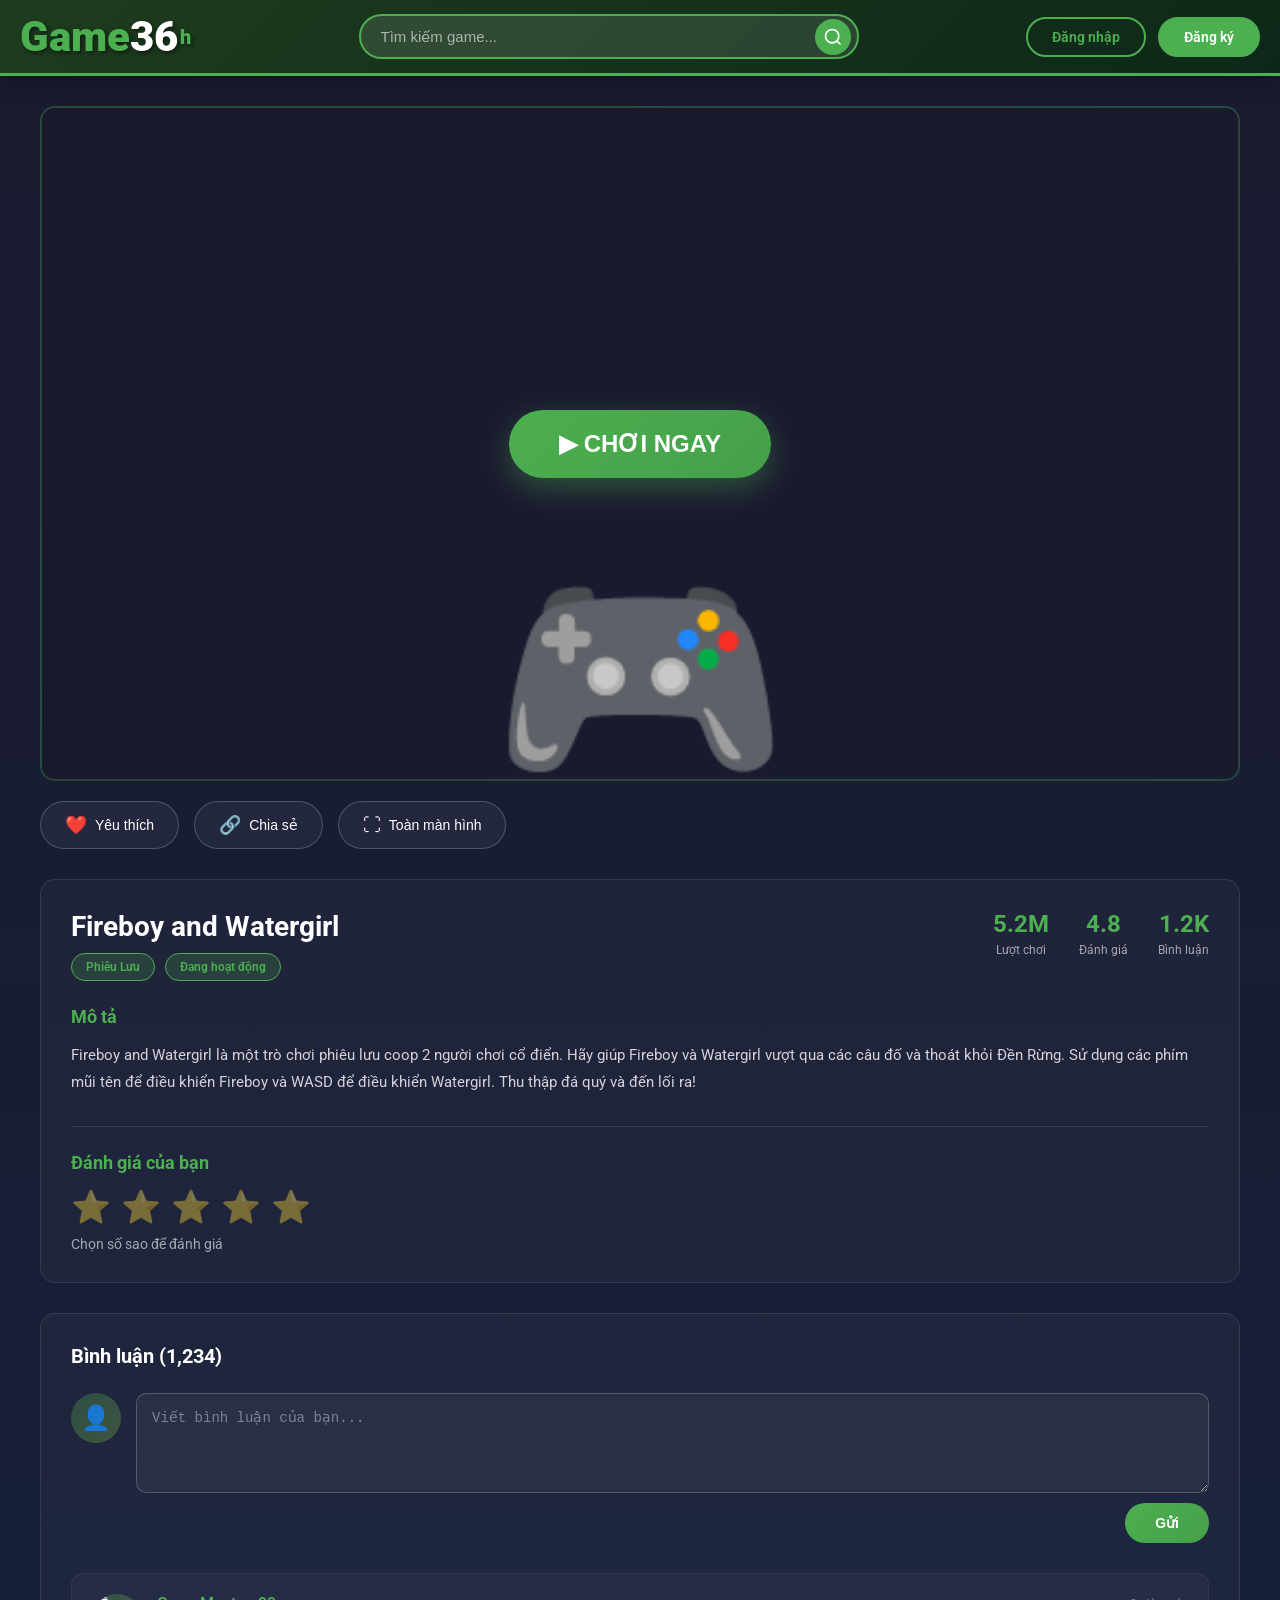
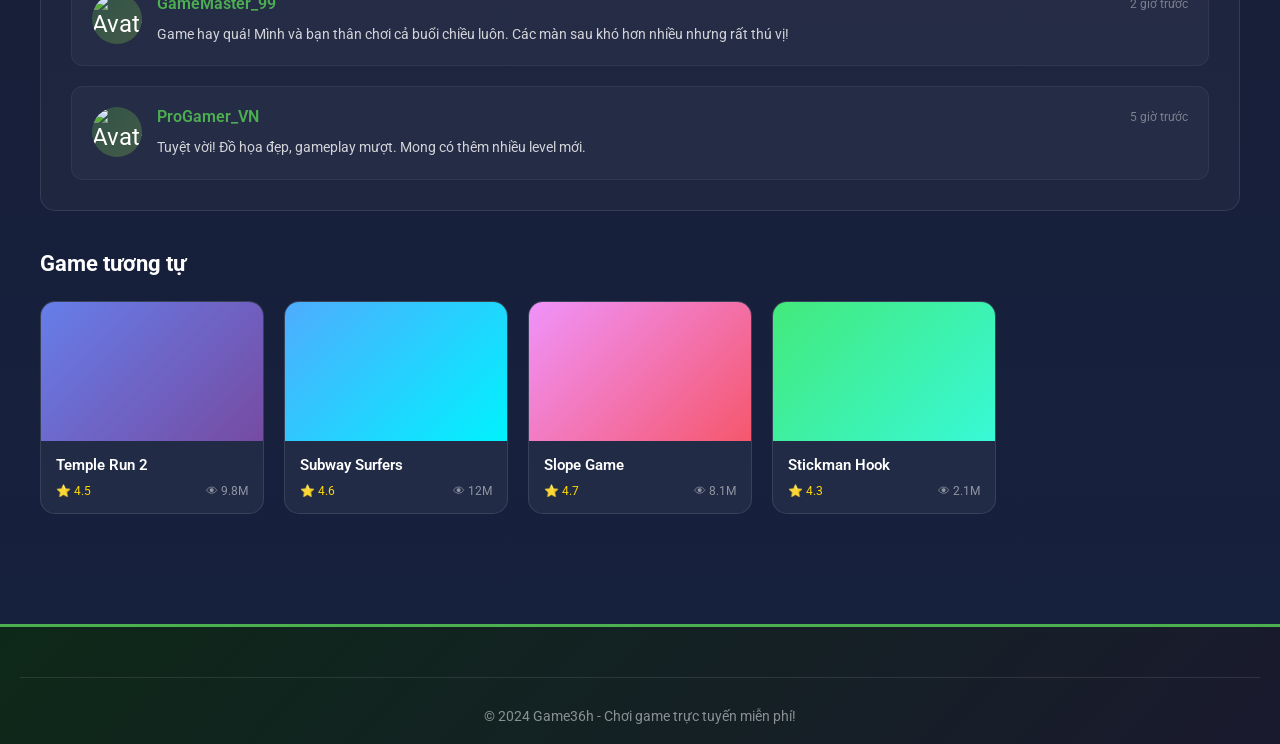
==== commit 70972cbf: "Merge pull request #1 from nien31102004/danh Danh" ====
--- a/frontend/game.html
+++ b/frontend/game.html
@@ -20,8 +20,8 @@
                 </a>
             </div>
             <div class="search-box">
-                <input type="text" id="searchInput" placeholder="Tìm kiếm game...">
-                <button class="search-btn" onclick="performSearch()">
+                <input type="text" placeholder="Tìm kiếm game...">
+                <button class="search-btn">
                     <svg width="20" height="20" viewBox="0 0 24 24" fill="none" stroke="currentColor" stroke-width="2">
                         <circle cx="11" cy="11" r="8"></circle>
                         <path d="m21 21-4.35-4.35"></path>
@@ -35,23 +35,14 @@
         </div>
     </header>
 
+
     <!-- Game Detail Content -->
     <main class="main-content">
         <div class="game-detail-container">
             <!-- Game Player Section -->
             <section class="game-player-section">
                 <div class="game-frame">
-                    <iframe 
-                        id="gameIframe"
-                        src="" 
-                        width="100%" 
-                        height="100%" 
-                        scrolling="none" 
-                        frameborder="0" 
-                        allowfullscreen
-                        style="display: none; width: 100%; height: 100%;">
-                    </iframe>
-                    <div class="game-placeholder" id="gamePlaceholder">
+                    <div class="game-placeholder">
                         <div class="play-overlay">
                             <button class="big-play-btn">▶ CHƠI NGAY</button>
                         </div>
@@ -74,26 +65,31 @@
             <section class="game-info-section">
                 <div class="game-info-header">
                     <div class="game-title-area">
-                        <h1 id="gameTitle">Game Title</h1>
+                        <h1>Fireboy and Watergirl</h1>
                         <div class="game-meta-info">
-                            <span class="category-tag">Thể loại</span>
+                            <span class="category-tag">Phiêu Lưu</span>
+                            <span class="status-tag active">Đang hoạt động</span>
                         </div>
                     </div>
                     <div class="game-stats">
                         <div class="stat-item">
-                            <span class="stat-value" id="gameViews">0</span>
+                            <span class="stat-value">5.2M</span>
                             <span class="stat-label">Lượt chơi</span>
                         </div>
                         <div class="stat-item">
-                            <span class="stat-value" id="gameRating">0</span>
+                            <span class="stat-value">4.8</span>
                             <span class="stat-label">Đánh giá</span>
+                        </div>
+                        <div class="stat-item">
+                            <span class="stat-value">1.2K</span>
+                            <span class="stat-label">Bình luận</span>
                         </div>
                     </div>
                 </div>
 
                 <div class="game-description">
                     <h2>Mô tả</h2>
-                    <p id="gameDescription">Đang tải thông tin game...</p>
+                    <p>Fireboy and Watergirl là một trò chơi phiêu lưu coop 2 người chơi cổ điển. Hãy giúp Fireboy và Watergirl vượt qua các câu đố và thoát khỏi Đền Rừng. Sử dụng các phím mũi tên để điều khiển Fireboy và WASD để điều khiển Watergirl. Thu thập đá quý và đến lối ra!</p>
                 </div>
 
                 <!-- Rating Section -->
@@ -112,15 +108,110 @@
 
             <!-- Comments Section -->
             <section class="comments-section">
-                <h2>Bình luận</h2>
+                <h2>Bình luận (1,234)</h2>
                 
-                <div class="comment-form" id="commentFormContainer" style="display: none;">
-                    <textarea placeholder="Viết bình luận..." id="commentInput"></textarea>
-                    <button class="btn-submit-comment" onclick="submitComment()">Gửi</button>
+                <div class="comment-form">
+                    <div class="comment-avatar">
+                        <span>👤</span>
+                    </div>
+                    <div class="comment-input-wrapper">
+                        <textarea placeholder="Viết bình luận của bạn..." id="commentInput"></textarea>
+                        <button class="btn-submit-comment" onclick="submitComment()">Gửi</button>
+                    </div>
                 </div>
 
                 <div class="comments-list" id="commentsList">
-                    <p>Chưa có bình luận nào</p>
+                    <div class="comment-item">
+                        <div class="comment-avatar">
+                            <img src="https://api.dicebear.com/7.x/avataaars/svg?seed=Felix" alt="Avatar">
+                        </div>
+                        <div class="comment-content">
+                            <div class="comment-header">
+                                <span class="comment-author">GameMaster_99</span>
+                                <span class="comment-time">2 giờ trước</span>
+                            </div>
+                            <p class="comment-text">Game hay quá! Mình và bạn thân chơi cả buổi chiều luôn. Các màn sau khó hơn nhiều nhưng rất thú vị!</p>
+                        </div>
+                    </div>
+                    <div class="comment-item">
+                        <div class="comment-avatar">
+                            <img src="https://api.dicebear.com/7.x/avataaars/svg?seed=Aneka" alt="Avatar">
+                        </div>
+                        <div class="comment-content">
+                            <div class="comment-header">
+                                <span class="comment-author">ProGamer_VN</span>
+                                <span class="comment-time">5 giờ trước</span>
+                            </div>
+                            <p class="comment-text">Tuyệt vời! Đồ họa đẹp, gameplay mượt. Mong có thêm nhiều level mới.</p>
+                        </div>
+                    </div>
+                </div>
+            </section>
+
+            <!-- Related Games -->
+            <section class="related-games">
+                <h2>Game tương tự</h2>
+                <div class="games-grid">
+                    <div class="game-card">
+                        <div class="game-thumb">
+                            <div class="game-thumb-placeholder" style="background: linear-gradient(135deg, #667eea 0%, #764ba2 100%);"></div>
+                            <div class="game-overlay">
+                                <button class="play-btn">Chơi ngay</button>
+                            </div>
+                        </div>
+                        <div class="game-info">
+                            <h3 class="game-title">Temple Run 2</h3>
+                            <div class="game-meta">
+                                <span class="rating">⭐ 4.5</span>
+                                <span class="plays">👁 9.8M</span>
+                            </div>
+                        </div>
+                    </div>
+                    <div class="game-card">
+                        <div class="game-thumb">
+                            <div class="game-thumb-placeholder" style="background: linear-gradient(135deg, #4facfe 0%, #00f2fe 100%);"></div>
+                            <div class="game-overlay">
+                                <button class="play-btn">Chơi ngay</button>
+                            </div>
+                        </div>
+                        <div class="game-info">
+                            <h3 class="game-title">Subway Surfers</h3>
+                            <div class="game-meta">
+                                <span class="rating">⭐ 4.6</span>
+                                <span class="plays">👁 12M</span>
+                            </div>
+                        </div>
+                    </div>
+                    <div class="game-card">
+                        <div class="game-thumb">
+                            <div class="game-thumb-placeholder" style="background: linear-gradient(135deg, #f093fb 0%, #f5576c 100%);"></div>
+                            <div class="game-overlay">
+                                <button class="play-btn">Chơi ngay</button>
+                            </div>
+                        </div>
+                        <div class="game-info">
+                            <h3 class="game-title">Slope Game</h3>
+                            <div class="game-meta">
+                                <span class="rating">⭐ 4.7</span>
+                                <span class="plays">👁 8.1M</span>
+                            </div>
+                        </div>
+                    </div>
+                    <div class="game-card">
+                        <div class="game-thumb">
+                            <div class="game-thumb-placeholder" style="background: linear-gradient(135deg, #43e97b 0%, #38f9d7 100%);"></div>
+                            <div class="game-overlay">
+                                <button class="play-btn">Chơi ngay</button>
+                            </div>
+                        </div>
+                        <div class="game-info">
+                            <h3 class="game-title">Stickman Hook</h3>
+                            <div class="game-meta">
+                                <span class="rating">⭐ 4.3</span>
+                                <span class="plays">👁 2.1M</span>
+                            </div>
+                        </div>
+                    </div>
                 </div>
             </section>
         </div>
@@ -136,252 +227,136 @@
     </footer>
 
     <script src="api.js"></script>
+    <script src="main.js"></script>
     <script>
-        // ================= PAGE INIT =================
+        // ================= AUTH UI =================
         document.addEventListener('DOMContentLoaded', () => {
-            const urlParams = new URLSearchParams(window.location.search);
-            const gameId = urlParams.get('id');
-
-            if (gameId) {
-                loadGameDetail(gameId);
-                updateHeaderActions();
-            } else {
-                alert('Game không tìm thấy');
-                window.location.href = 'index.html';
-            }
-        });
-
-        // ================= GAME DETAIL =================
-        async function loadGameDetail(gameId) {
-            try {
-                const game = await window.API.Games.getGameById(gameId);
-                if (!game) {
-                    alert('Không tìm thấy game');
-                    window.location.href = 'index.html';
-                    return;
-                }
-
-                // Update page title
-                document.title = `${game.title} - Game36h`;
-
-                // Update game info
-                document.getElementById('gameTitle').textContent = game.title || 'Game';
-                document.querySelector('.category-tag').textContent = game.category?.name || 'Game';
-                document.getElementById('gameViews').textContent = formatNumber(game.views || 0);
-                document.getElementById('gameRating').textContent = (game.averageRating || 0).toFixed(1);
-                document.getElementById('gameDescription').textContent = game.description || 'Không có mô tả';
-
-                // Set iframe
-                const iframe = document.getElementById('gameIframe');
-                if (iframe && game.gameUrl) {
-                    iframe.src = game.gameUrl;
-                }
-
-                // Setup play button
-                const bigPlayBtn = document.querySelector('.big-play-btn');
-                if (bigPlayBtn) {
-                    bigPlayBtn.onclick = () => {
-                        document.getElementById('gamePlaceholder').style.display = 'none';
-                        iframe.style.display = 'block';
-                    };
-                }
-
-                // Setup favorite button
-                const favBtn = document.getElementById('favoriteBtn');
-                if (window.API.Auth.isLoggedIn()) {
-                    document.getElementById('commentFormContainer').style.display = 'block';
-                    favBtn.onclick = () => toggleFavorite(gameId);
-                }
-
-                // Increment views
-                try {
-                    await window.API.Games.incrementViews(gameId);
-                } catch (err) {
-                    console.error('Error incrementing views:', err);
-                }
-
-                // Load comments if available
-                try {
-                    const comments = await window.API.Comments.getComments(gameId);
-                    if (comments && comments.length > 0) {
-                        renderComments(comments);
-                    }
-                } catch (err) {
-                    console.error('Error loading comments:', err);
-                }
-
-            } catch (error) {
-                console.error('Error loading game detail:', error);
-                alert('Không thể tải thông tin game');
-                window.location.href = 'index.html';
-            }
-        }
-
-        // ================= RATING =================
-        document.addEventListener('DOMContentLoaded', () => {
-            const stars = document.querySelectorAll('.star');
-            stars.forEach(star => {
-                star.addEventListener('click', function() {
-                    const value = this.dataset.value;
-                    const gameId = new URLSearchParams(window.location.search).get('id');
-                    
-                    stars.forEach((s, index) => {
-                        if (index < value) {
-                            s.classList.add('active');
-                        } else {
-                            s.classList.remove('active');
-                        }
-                    });
-                    document.querySelector('.rating-text').textContent = `Bạn đã đánh giá ${value} sao`;
-                    
-                    if (gameId && window.API.Auth.isLoggedIn()) {
-                        submitRating(gameId, parseInt(value));
-                    }
-                });
-            });
-        });
-
-        // ================= FAVORITE =================
-        async function toggleFavorite(gameId) {
-            try {
-                const favBtn = document.getElementById('favoriteBtn');
-                const isActive = favBtn.classList.contains('active');
-
-                if (isActive) {
-                    await window.API.Favorites.removeFavorite(gameId);
-                    favBtn.classList.remove('active');
-                    favBtn.innerHTML = '<span>🤍</span> Yêu thích';
-                } else {
-                    await window.API.Favorites.toggleFavorite(gameId);
-                    favBtn.classList.add('active');
-                    favBtn.innerHTML = '<span>❤️</span> Đã thích';
-                }
-            } catch (err) {
-                console.error('Error toggling favorite:', err);
-                alert('Vui lòng đăng nhập để thêm yêu thích');
-            }
-        }
-
-        // ================= COMMENTS =================
-        function renderComments(comments) {
-            const container = document.getElementById('commentsList');
-            if (comments.length === 0) {
-                container.innerHTML = '<p>Chưa có bình luận nào</p>';
-                return;
-            }
-
-            container.innerHTML = comments.map(comment => `
-                <div class="comment-item">
-                    <div class="comment-avatar">
-                        <img src="${comment.user?.avatar || 'https://api.dicebear.com/7.x/avataaars/svg?seed=' + (comment.user?.username || 'User')}" alt="Avatar">
-                    </div>
-                    <div class="comment-content">
-                        <div class="comment-header">
-                            <span class="comment-author">${comment.user?.username || 'Anonymous'}</span>
-                            <span class="comment-time">${formatDate(comment.createdAt)}</span>
-                        </div>
-                        <p class="comment-text">${comment.content}</p>
-                    </div>
-                </div>
-            `).join('');
-        }
-
-        async function submitComment() {
-            const gameId = new URLSearchParams(window.location.search).get('id');
-            const content = document.getElementById('commentInput').value.trim();
-
-            if (!content) {
-                alert('Vui lòng nhập nội dung bình luận');
-                return;
-            }
-
-            try {
-                await window.API.Comments.addComment(gameId, { content });
-                document.getElementById('commentInput').value = '';
-                alert('Bình luận đã được gửi');
-                
-                // Reload comments
-                const comments = await window.API.Comments.getComments(gameId);
-                renderComments(comments);
-            } catch (err) {
-                console.error('Error submitting comment:', err);
-                alert('Lỗi khi gửi bình luận');
-            }
-        }
-
-        async function submitRating(gameId, score) {
-            try {
-                await window.API.Ratings.rateGame(gameId, score);
-            } catch (err) {
-                console.error('Error submitting rating:', err);
-            }
-        }
-
-        // ================= UI HELPERS =================
+            updateHeaderActions();
+        });
+
         function updateHeaderActions() {
             const headerActions = document.querySelector('.header-actions');
             if (!headerActions) return;
 
-            if (window.API.Auth.isLoggedIn()) {
-                const user = window.API.Auth.getCurrentUser();
+            if (API.Auth.isLoggedIn()) {
+                const user = API.Auth.getCurrentUser();
                 headerActions.innerHTML = `
                     <a href="profile.html" class="user-avatar-link">
                         <img src="${user?.avatar || 'https://api.dicebear.com/7.x/avataaars/svg?seed=' + (user?.username || 'User')}" alt="Avatar" class="header-avatar">
                     </a>
                     <span class="username">${user?.username || 'User'}</span>
-                    <button class="btn-register" onclick="window.API.Auth.logout()">Đăng xuất</button>
+                    <button class="btn-register" onclick="API.Auth.logout()">Đăng xuất</button>
                 `;
             }
         }
 
-        function performSearch() {
-            const keyword = document.getElementById("searchInput").value.trim();
-            if (keyword) {
-                window.location.href = `search.html?q=${encodeURIComponent(keyword)}`;
+        // Star rating
+        const stars = document.querySelectorAll('.star');
+        stars.forEach(star => {
+            star.addEventListener('click', function() {
+                const value = this.dataset.value;
+                stars.forEach((s, index) => {
+                    if (index < value) {
+                        s.classList.add('active');
+                    } else {
+                        s.classList.remove('active');
+                    }
+                });
+                document.querySelector('.rating-text').textContent = `Bạn đã đánh giá ${value} sao`;
+                
+                // Submit rating to API
+                const urlParams = new URLSearchParams(window.location.search);
+                const gameId = urlParams.get('id');
+                if (gameId) {
+                    submitRating(gameId, parseInt(value));
+                }
+            });
+        });
+
+        // Big play button - add to history and play
+        document.querySelector('.big-play-btn').addEventListener('click', async function() {
+            const urlParams = new URLSearchParams(window.location.search);
+            const gameId = urlParams.get('id');
+            
+            if (!gameId) return;
+            
+            // Add to history if logged in
+            if (API.Auth.isLoggedIn()) {
+                try {
+                    await API.History.addToHistory(gameId);
+                    console.log('Added to history');
+                } catch (err) {
+                    console.error('Failed to add history:', err);
+                }
+            }
+            
+            // TODO: Load and play the actual game
+            // For now, show placeholder
+            alert('Đang tải game... (Game ID: ' + gameId + ')');
+            
+            // Increment views
+            try {
+                await API.Games.incrementViews(gameId);
+            } catch (err) {
+                console.error('Failed to increment views:', err);
+            }
+        });
+
+        // Favorite button
+        document.getElementById('favoriteBtn').addEventListener('click', function() {
+            const urlParams = new URLSearchParams(window.location.search);
+            const gameId = urlParams.get('id');
+            if (gameId) {
+                toggleGameFavorite(gameId, this);
+            }
+        });
+
+        // Submit comment
+        function submitComment() {
+            const urlParams = new URLSearchParams(window.location.search);
+            const gameId = urlParams.get('id');
+            if (gameId) {
+                window.submitComment(gameId);
             }
         }
 
+        // Fullscreen toggle
         function toggleFullscreen() {
             const gameFrame = document.querySelector('.game-frame');
             const btn = document.getElementById('fullscreenBtn');
             
             if (!document.fullscreenElement) {
-                if (gameFrame.requestFullscreen) gameFrame.requestFullscreen();
-                else if (gameFrame.webkitRequestFullscreen) gameFrame.webkitRequestFullscreen();
-                
+                if (gameFrame.requestFullscreen) {
+                    gameFrame.requestFullscreen();
+                } else if (gameFrame.webkitRequestFullscreen) {
+                    gameFrame.webkitRequestFullscreen();
+                } else if (gameFrame.msRequestFullscreen) {
+                    gameFrame.msRequestFullscreen();
+                }
                 btn.innerHTML = '<span>⛶</span> Thoát toàn màn hình';
+                gameFrame.classList.add('fullscreen-active');
             } else {
-                if (document.exitFullscreen) document.exitFullscreen();
+                if (document.exitFullscreen) {
+                    document.exitFullscreen();
+                } else if (document.webkitExitFullscreen) {
+                    document.webkitExitFullscreen();
+                } else if (document.msExitFullscreen) {
+                    document.msExitFullscreen();
+                }
                 btn.innerHTML = '<span>⛶</span> Toàn màn hình';
+                gameFrame.classList.remove('fullscreen-active');
             }
         }
 
-        // ================= UTILITY =================
-        function formatNumber(num) {
-            if (num >= 1000000) {
-                return (num / 1000000).toFixed(1) + 'M';
-            } else if (num >= 1000) {
-                return (num / 1000).toFixed(1) + 'K';
-            }
-            return num.toString();
-        }
-
-        function formatDate(dateString) {
-            const date = new Date(dateString);
-            const now = new Date();
-            const diff = (now - date) / 1000;
-
-            if (diff < 60) return 'Vừa xong';
-            if (diff < 3600) return `${Math.floor(diff / 60)} phút trước`;
-            if (diff < 86400) return `${Math.floor(diff / 3600)} giờ trước`;
-            if (diff < 604800) return `${Math.floor(diff / 86400)} ngày trước`;
-            
-            return date.toLocaleDateString('vi-VN', { 
-                year: 'numeric', 
-                month: 'short', 
-                day: 'numeric' 
-            });
-        }
+        // Listen for fullscreen change
+        document.addEventListener('fullscreenchange', () => {
+            const gameFrame = document.querySelector('.game-frame');
+            const btn = document.getElementById('fullscreenBtn');
+            if (!document.fullscreenElement) {
+                btn.innerHTML = '<span>⛶</span> Toàn màn hình';
+                gameFrame.classList.remove('fullscreen-active');
+            }
+        });
     </script>
 </body>
 </html>
--- a/frontend/styles.css
+++ b/frontend/styles.css
@@ -122,31 +122,6 @@
     gap: 12px;
 }
 
-.header-categories {
-    width: 100%;
-    margin-top: 8px;
-    display: flex;
-    flex-wrap: wrap;
-    gap: 8px;
-}
-
-.header-category-btn {
-    background: rgba(255, 255, 255, 0.1);
-    border: 1px solid rgba(255, 255, 255, 0.2);
-    color: #ffffff;
-    border-radius: 999px;
-    padding: 6px 12px;
-    cursor: pointer;
-    font-size: 13px;
-    transition: all 0.2s ease;
-}
-
-.header-category-btn:hover {
-    background: rgba(76, 175, 80, 0.4);
-    border-color: #4CAF50;
-    color: #fff;
-}
-
 .btn-login, .btn-register {
     padding: 10px 24px;
     border-radius: 25px;
@@ -308,13 +283,12 @@
 /* Games Grid */
 .games-grid {
     display: grid;
-    grid-template-columns: repeat(auto-fill, minmax(200px, 1fr));
+    grid-template-columns: repeat(auto-fill, minmax(220px, 1fr));
     gap: 20px;
 }
 
 /* Game Card */
 .game-card {
-    width: 100%;
     background: rgba(255, 255, 255, 0.05);
     border-radius: 15px;
     overflow: hidden;
@@ -336,19 +310,8 @@
 .game-thumb {
     position: relative;
     width: 100%;
-    aspect-ratio: 16 / 9;
+    aspect-ratio: 16 / 10;
     overflow: hidden;
-    border-radius: 8px;
-    background-color: #2a2a2a;
-}
-
-.game-thumb img {
-    width: 100%;
-    height: 100%;
-    object-fit: cover;
-    object-position: center;
-    display: block;
-    transition: transform 0.3s ease;
 }
 
 .game-thumb-placeholder {
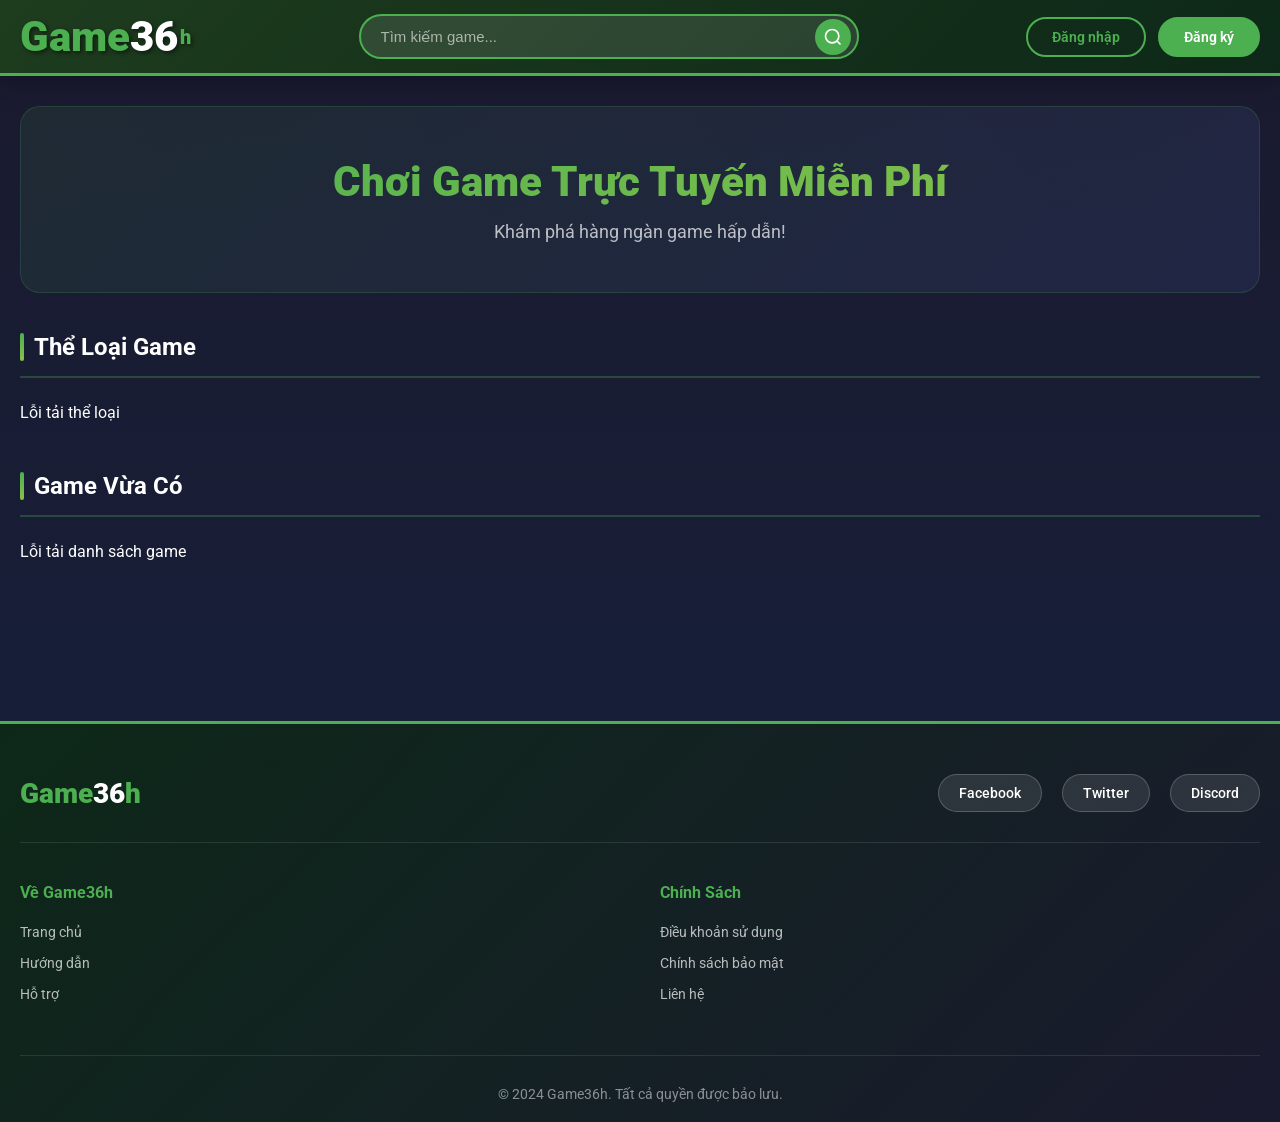
==== commit 18cca4b4: "admin dashboard, UI" ====
--- a/frontend/game.html
+++ b/frontend/game.html
@@ -20,8 +20,8 @@
                 </a>
             </div>
             <div class="search-box">
-                <input type="text" placeholder="Tìm kiếm game...">
-                <button class="search-btn">
+                <input type="text" id="searchInput" placeholder="Tìm kiếm game...">
+                <button class="search-btn" onclick="performSearch()">
                     <svg width="20" height="20" viewBox="0 0 24 24" fill="none" stroke="currentColor" stroke-width="2">
                         <circle cx="11" cy="11" r="8"></circle>
                         <path d="m21 21-4.35-4.35"></path>
@@ -35,14 +35,23 @@
         </div>
     </header>
 
-
     <!-- Game Detail Content -->
     <main class="main-content">
         <div class="game-detail-container">
             <!-- Game Player Section -->
             <section class="game-player-section">
                 <div class="game-frame">
-                    <div class="game-placeholder">
+                    <iframe 
+                        id="gameIframe"
+                        src="" 
+                        width="100%" 
+                        height="100%" 
+                        scrolling="none" 
+                        frameborder="0" 
+                        allowfullscreen
+                        style="display: none; width: 100%; height: 100%;">
+                    </iframe>
+                    <div class="game-placeholder" id="gamePlaceholder">
                         <div class="play-overlay">
                             <button class="big-play-btn">▶ CHƠI NGAY</button>
                         </div>
@@ -52,7 +61,7 @@
                     <button class="control-btn favorite" id="favoriteBtn">
                         <span>❤️</span> Yêu thích
                     </button>
-                    <button class="control-btn share">
+                    <button class="control-btn share" onclick="shareGame()">
                         <span>🔗</span> Chia sẻ
                     </button>
                     <button class="control-btn fullscreen" id="fullscreenBtn" onclick="toggleFullscreen()">
@@ -65,31 +74,26 @@
             <section class="game-info-section">
                 <div class="game-info-header">
                     <div class="game-title-area">
-                        <h1>Fireboy and Watergirl</h1>
+                        <h1 id="gameTitle">Game Title</h1>
                         <div class="game-meta-info">
-                            <span class="category-tag">Phiêu Lưu</span>
-                            <span class="status-tag active">Đang hoạt động</span>
+                            <span class="category-tag">Thể loại</span>
                         </div>
                     </div>
                     <div class="game-stats">
                         <div class="stat-item">
-                            <span class="stat-value">5.2M</span>
+                            <span class="stat-value" id="gameViews">0</span>
                             <span class="stat-label">Lượt chơi</span>
                         </div>
                         <div class="stat-item">
-                            <span class="stat-value">4.8</span>
+                            <span class="stat-value" id="gameRating">0</span>
                             <span class="stat-label">Đánh giá</span>
-                        </div>
-                        <div class="stat-item">
-                            <span class="stat-value">1.2K</span>
-                            <span class="stat-label">Bình luận</span>
                         </div>
                     </div>
                 </div>
 
                 <div class="game-description">
                     <h2>Mô tả</h2>
-                    <p>Fireboy and Watergirl là một trò chơi phiêu lưu coop 2 người chơi cổ điển. Hãy giúp Fireboy và Watergirl vượt qua các câu đố và thoát khỏi Đền Rừng. Sử dụng các phím mũi tên để điều khiển Fireboy và WASD để điều khiển Watergirl. Thu thập đá quý và đến lối ra!</p>
+                    <p id="gameDescription">Đang tải thông tin game...</p>
                 </div>
 
                 <!-- Rating Section -->
@@ -108,255 +112,560 @@
 
             <!-- Comments Section -->
             <section class="comments-section">
-                <h2>Bình luận (1,234)</h2>
+                <h2>Bình luận</h2>
                 
-                <div class="comment-form">
-                    <div class="comment-avatar">
-                        <span>👤</span>
-                    </div>
-                    <div class="comment-input-wrapper">
-                        <textarea placeholder="Viết bình luận của bạn..." id="commentInput"></textarea>
-                        <button class="btn-submit-comment" onclick="submitComment()">Gửi</button>
-                    </div>
+                <div class="comment-form" id="commentFormContainer" style="display: none;">
+                    <textarea placeholder="Viết bình luận..." id="commentInput"></textarea>
+                    <button class="btn-submit-comment" onclick="submitComment()">Gửi</button>
                 </div>
 
                 <div class="comments-list" id="commentsList">
-                    <div class="comment-item">
-                        <div class="comment-avatar">
-                            <img src="https://api.dicebear.com/7.x/avataaars/svg?seed=Felix" alt="Avatar">
-                        </div>
-                        <div class="comment-content">
-                            <div class="comment-header">
-                                <span class="comment-author">GameMaster_99</span>
-                                <span class="comment-time">2 giờ trước</span>
-                            </div>
-                            <p class="comment-text">Game hay quá! Mình và bạn thân chơi cả buổi chiều luôn. Các màn sau khó hơn nhiều nhưng rất thú vị!</p>
-                        </div>
-                    </div>
-                    <div class="comment-item">
-                        <div class="comment-avatar">
-                            <img src="https://api.dicebear.com/7.x/avataaars/svg?seed=Aneka" alt="Avatar">
-                        </div>
-                        <div class="comment-content">
-                            <div class="comment-header">
-                                <span class="comment-author">ProGamer_VN</span>
-                                <span class="comment-time">5 giờ trước</span>
-                            </div>
-                            <p class="comment-text">Tuyệt vời! Đồ họa đẹp, gameplay mượt. Mong có thêm nhiều level mới.</p>
-                        </div>
-                    </div>
-                </div>
-            </section>
-
-            <!-- Related Games -->
-            <section class="related-games">
-                <h2>Game tương tự</h2>
-                <div class="games-grid">
-                    <div class="game-card">
-                        <div class="game-thumb">
-                            <div class="game-thumb-placeholder" style="background: linear-gradient(135deg, #667eea 0%, #764ba2 100%);"></div>
-                            <div class="game-overlay">
-                                <button class="play-btn">Chơi ngay</button>
-                            </div>
-                        </div>
-                        <div class="game-info">
-                            <h3 class="game-title">Temple Run 2</h3>
-                            <div class="game-meta">
-                                <span class="rating">⭐ 4.5</span>
-                                <span class="plays">👁 9.8M</span>
-                            </div>
-                        </div>
-                    </div>
-                    <div class="game-card">
-                        <div class="game-thumb">
-                            <div class="game-thumb-placeholder" style="background: linear-gradient(135deg, #4facfe 0%, #00f2fe 100%);"></div>
-                            <div class="game-overlay">
-                                <button class="play-btn">Chơi ngay</button>
-                            </div>
-                        </div>
-                        <div class="game-info">
-                            <h3 class="game-title">Subway Surfers</h3>
-                            <div class="game-meta">
-                                <span class="rating">⭐ 4.6</span>
-                                <span class="plays">👁 12M</span>
-                            </div>
-                        </div>
-                    </div>
-                    <div class="game-card">
-                        <div class="game-thumb">
-                            <div class="game-thumb-placeholder" style="background: linear-gradient(135deg, #f093fb 0%, #f5576c 100%);"></div>
-                            <div class="game-overlay">
-                                <button class="play-btn">Chơi ngay</button>
-                            </div>
-                        </div>
-                        <div class="game-info">
-                            <h3 class="game-title">Slope Game</h3>
-                            <div class="game-meta">
-                                <span class="rating">⭐ 4.7</span>
-                                <span class="plays">👁 8.1M</span>
-                            </div>
-                        </div>
-                    </div>
-                    <div class="game-card">
-                        <div class="game-thumb">
-                            <div class="game-thumb-placeholder" style="background: linear-gradient(135deg, #43e97b 0%, #38f9d7 100%);"></div>
-                            <div class="game-overlay">
-                                <button class="play-btn">Chơi ngay</button>
-                            </div>
-                        </div>
-                        <div class="game-info">
-                            <h3 class="game-title">Stickman Hook</h3>
-                            <div class="game-meta">
-                                <span class="rating">⭐ 4.3</span>
-                                <span class="plays">👁 2.1M</span>
-                            </div>
-                        </div>
-                    </div>
+                    <p>Chưa có bình luận nào</p>
                 </div>
             </section>
         </div>
     </main>
 
     <!-- Footer -->
+<!-- Footer -->
     <footer class="footer">
         <div class="footer-container">
+            <div class="footer-top">
+                <div class="footer-logo">
+                    <span style="color: #4CAF50;">Game</span>
+                    <span>36</span>
+                    <span style="color: #4CAF50;">h</span>
+                </div>
+                <div class="footer-social">
+                    <a href="#" class="social-link">Facebook</a>
+                    <a href="#" class="social-link">Twitter</a>
+                    <a href="#" class="social-link">Discord</a>
+                </div>
+            </div>
+            <div class="footer-links">
+                <div class="footer-column">
+                    <h4>Về Game36h</h4>
+                    <ul>
+                        <li><a href="index.html">Trang chủ</a></li>
+                        <li><a href="guide.html">Hướng dẫn</a></li>
+                        <li><a href="support.html">Hỗ trợ</a></li>
+                    </ul>
+                </div>
+                <div class="footer-column">
+                    <h4>Chính Sách</h4>
+                    <ul>
+                        <li><a href="terms.html">Điều khoản sử dụng</a></li>
+                        <li><a href="privacy.html">Chính sách bảo mật</a></li>
+                        <li><a href="contact.html">Liên hệ</a></li>
+                    </ul>
+                </div>
+            </div>
             <div class="footer-bottom">
-                <p>© 2024 Game36h - Chơi game trực tuyến miễn phí!</p>
+                <p>&copy; 2024 Game36h. Tất cả quyền được bảo lưu.</p>
             </div>
         </div>
     </footer>
 
     <script src="api.js"></script>
-    <script src="main.js"></script>
     <script>
-        // ================= AUTH UI =================
+        // ================= PAGE INIT =================
         document.addEventListener('DOMContentLoaded', () => {
-            updateHeaderActions();
+            if (!window.API) {
+                console.error('API not loaded');
+                return;
+            }
+            const urlParams = new URLSearchParams(window.location.search);
+            const gameId = urlParams.get('id');
+
+            if (gameId) {
+                loadGameDetail(gameId);
+                updateHeaderActions();
+            } else {
+                alert('Game không tìm thấy');
+                window.location.href = 'index.html';
+            }
         });
 
+        // ================= GAME DETAIL =================
+        async function loadGameDetail(gameId) {
+            try {
+                const game = await window.API.Games.getGameById(gameId);
+                if (!game) {
+                    alert('Không tìm thấy game');
+                    window.location.href = 'index.html';
+                    return;
+                }
+
+                // Update page title
+                document.title = `${game.title} - Game36h`;
+
+                // Update game info
+                document.getElementById('gameTitle').textContent = game.title || 'Game';
+                document.querySelector('.category-tag').textContent = game.category?.name || 'Game';
+                document.getElementById('gameViews').textContent = formatNumber(game.views || 0);
+                document.getElementById('gameRating').textContent = (game.averageRating || 0).toFixed(1);
+                document.getElementById('gameDescription').textContent = game.description || 'Không có mô tả';
+
+                // Set iframe
+                const iframe = document.getElementById('gameIframe');
+                if (iframe && game.gameUrl) {
+                    iframe.src = game.gameUrl;
+                }
+
+                // Setup play button
+                const bigPlayBtn = document.querySelector('.big-play-btn');
+                if (bigPlayBtn) {
+                    bigPlayBtn.onclick = () => {
+                        document.getElementById('gamePlaceholder').style.display = 'none';
+                        iframe.style.display = 'block';
+                    };
+                }
+
+                // Setup favorite button
+                const favBtn = document.getElementById('favoriteBtn');
+                if (window.API.Auth.isLoggedIn()) {
+                    document.getElementById('commentFormContainer').style.display = 'block';
+                    
+                    // Load favorite status
+                    try {
+                        const favoritesResponse = await window.API.Favorites.getFavorites(); 
+                        const gameIdNum = parseInt(gameId);
+                        
+                        // Handle both Page object and array response
+                        const favorites = favoritesResponse.content || favoritesResponse;
+                        const isFavorited = favorites && Array.isArray(favorites) && favorites.some(f => {
+                            const fGameId = typeof f.gameId === 'string' ? parseInt(f.gameId) : f.gameId;
+                            return fGameId === gameIdNum;
+                        });
+                        
+                        if (isFavorited) {
+                            favBtn.classList.add('active');
+                            favBtn.innerHTML = '<span>❤️</span> Đã thích';
+                        }
+                        console.log('Favorite status loaded:', isFavorited, 'GameId:', gameIdNum, 'Favorites:', favorites);
+                    } catch (err) {
+                        console.error('Error loading favorite status:', err);
+                    }
+                    
+                    // Setup click handlers
+                    favBtn.onclick = () => toggleFavorite(gameId);
+                    
+                    // Setup comment submit button
+                    const commentBtn = document.querySelector('.btn-submit-comment');
+                    if (commentBtn) {
+                        commentBtn.onclick = () => submitComment(gameId);
+                    }
+                }
+
+                // Increment views
+                try {
+                    await window.API.Games.incrementViews(gameId);
+                } catch (err) {
+                    console.error('Error incrementing views:', err);
+                }
+
+                // Load comments if available
+                try {
+                    const commentsResponse = await window.API.Comments.getComments(gameId);
+                    const comments = commentsResponse.content || commentsResponse;
+                    if (comments && comments.length > 0) {
+                        renderComments(comments);
+                    }
+                } catch (err) {
+                    console.error('Error loading comments:', err);
+                }
+
+                // Load user rating if logged in
+                if (window.API.Auth.isLoggedIn()) {
+                    try {
+                        const ratings = await window.API.Ratings.getGameRatings(gameId);
+                        const user = window.API.Auth.getCurrentUser();
+                        const userRating = ratings.ratings.find(r => r.user.id === user.id);
+                        if (userRating) {
+                            setUserRating(userRating.score);
+                        }
+                    } catch (err) {
+                        console.error('Error loading user rating:', err);
+                    }
+                }
+                
+
+            } catch (error) {
+                console.error('Error loading game detail:', error);
+                alert('Không thể tải thông tin game');
+                window.location.href = 'index.html';
+            }
+        }
+
+        // ================= RATING =================
+        document.addEventListener('DOMContentLoaded', () => {
+            const stars = document.querySelectorAll('.star');
+            stars.forEach(star => {
+                star.addEventListener('click', function() {
+                    const value = this.dataset.value;
+                    const gameId = new URLSearchParams(window.location.search).get('id');
+                    
+                    if (!window.API.Auth.isLoggedIn()) {
+                        window.location.href = `login.html?redirect=game.html?id=${gameId}`;
+                        return;
+                    }
+                    
+                    stars.forEach((s, index) => {
+                        if (index < value) {
+                            s.classList.add('active');
+                        } else {
+                            s.classList.remove('active');
+                        }
+                    });
+                    document.querySelector('.rating-text').textContent = `Bạn đã đánh giá ${value} sao`;
+                    
+                    submitRating(gameId, parseInt(value));
+                });
+            });
+        });
+
+        // ================= FAVORITE =================
+        async function toggleFavorite(gameId) {
+            const favBtn = document.getElementById('favoriteBtn');
+            const isActive = favBtn.classList.contains('active');
+            try {
+                if (isActive) {
+                    // Nếu đang active -> Bấm vào để xóa
+                    await window.API.Favorites.removeFavorite(gameId);
+                    favBtn.classList.remove('active');
+                    favBtn.innerHTML = '<span>🤍</span> Yêu thích';
+                    showSuccess('Đã xóa khỏi danh sách yêu thích');
+                } else {
+                    // Nếu chưa active -> Bấm vào để thêm
+                    await window.API.Favorites.toggleFavorite(gameId); 
+                    favBtn.classList.add('active');
+                    favBtn.innerHTML = '<span>❤️</span> Đã thích';
+                    showSuccess('Đã thêm vào yêu thích!');
+                        }
+            } catch (err) {
+                console.error('Error toggling favorite:', err);
+                alert('Vui lòng đăng nhập để thêm yêu thích');
+            }
+        }
+
+        // ================= COMMENTS =================
+        async function submitComment(gameId) {
+            const content = document.getElementById('commentInput').value.trim();
+
+            if (!content) {
+                alert('Vui lòng nhập nội dung bình luận');
+                return;
+            }
+
+            try {
+                console.log('Submitting comment:', { gameId, content });
+                await window.API.Comments.addComment(gameId, content);
+                document.getElementById('commentInput').value = '';
+                showSuccess('Bình luận đã được gửi!');
+                
+                // Reload comments
+                const commentsResponse = await window.API.Comments.getComments(gameId);
+                renderComments(commentsResponse.content || commentsResponse);
+            } catch (err) {
+                console.error('Error submitting comment:', err);
+                showError('Lỗi khi gửi bình luận: ' + err.message);
+            }
+        }
+
+        async function submitRating(gameId, score) {
+            try {
+                await window.API.Ratings.rateGame(gameId, score);
+                setUserRating(score);
+                showSuccess(`Bạn đã đánh giá game này ${score} sao`);
+            } catch (err) {
+                console.error('Error submitting rating:', err);
+                showError('Không thể lưu đánh giá. Bạn có thể đã đánh giá game này rồi.');
+            }
+        }
+
+        function setUserRating(score) {
+            const stars = document.querySelectorAll('.star');
+            stars.forEach((star, index) => {
+                if (index < score) {
+                    star.classList.add('active');
+                } else {
+                    star.classList.remove('active');
+                }
+            });
+            document.querySelector('.rating-text').textContent = `Bạn đã đánh giá ${score} sao`;
+        }
+
+        function renderComments(comments) {
+            const container = document.getElementById('commentsList');
+            if (!container) return;
+            
+            // Ensure comments is an array
+            let commentArray = [];
+            if (Array.isArray(comments)) {
+                commentArray = comments;
+            } else if (comments && comments.content) {
+                commentArray = comments.content;
+            }
+            
+            if (!commentArray || commentArray.length === 0) {
+                container.innerHTML = '<p>Chưa có bình luận nào</p>';
+                return;
+            }
+            
+            container.innerHTML = commentArray.map(comment => `
+                <div class="comment-item" data-comment-id="${comment.id}">
+                    <div class="comment-avatar">
+                        <img src="${comment.user?.avatar || 'https://api.dicebear.com/7.x/avataaars/svg?seed=' + (comment.user?.username || 'User')}" alt="Avatar">
+                    </div>
+                    <div class="comment-content">
+                        <div class="comment-header">
+                            <span class="comment-author">${comment.user?.username || 'Anonymous'}</span>
+                            <span class="comment-time">${formatDate(comment.createdAt)}</span>
+                        </div>
+                        <p class="comment-text">${comment.content}</p>
+                        
+                        <!-- Reply Form -->
+                        <div class="reply-form" id="reply-form-${comment.id}" style="display: none;">
+                            <textarea class="reply-input" placeholder="Viết trả lời..." id="reply-input-${comment.id}"></textarea>
+                            <div class="reply-actions">
+                                <button class="btn-cancel-reply" onclick="toggleReplyForm(${comment.id})">Bỏ</button>
+                                <button class="btn-submit-reply" onclick="submitReply(${comment.id})">Gửi</button>
+                            </div>
+                        </div>
+
+                        <!-- Replies List -->
+                        <div class="replies-list" id="replies-${comment.id}">
+                            ${comment.replies && comment.replies.length > 0 ? comment.replies.map(reply => `
+                                <div class="reply-item">
+                                    <div class="reply-avatar">
+                                        <img src="${reply.user?.avatar || 'https://api.dicebear.com/7.x/avataaars/svg?seed=' + (reply.user?.username || 'User')}" alt="Avatar">
+                                    </div>
+                                    <div class="reply-content">
+                                        <div class="reply-header">
+                                            <span class="reply-author">${reply.user?.username || 'Anonymous'}</span>
+                                            <span class="reply-time">${formatDate(reply.createdAt)}</span>
+                                        </div>
+                                        <p class="reply-text">${reply.content}</p>
+                                    </div>
+                                </div>
+                            `).join('') : ''}
+                        </div>
+                    </div>
+                </div>
+            `).join('');
+        }
+
+        function toggleReplyForm(commentId) {
+            const form = document.getElementById(`reply-form-${commentId}`);
+            if (form) {
+                form.style.display = form.style.display === 'none' ? 'block' : 'none';
+                if (form.style.display === 'block') {
+                    document.getElementById(`reply-input-${commentId}`).focus();
+                }
+            }
+        }
+
+        async function submitReply(commentId) {
+            const input = document.getElementById(`reply-input-${commentId}`);
+            const content = input.value.trim();
+
+            if (!content) {
+                alert('Vui lòng nhập nội dung trả lời');
+                return;
+            }
+
+            if (!window.API.Auth.isLoggedIn()) {
+                window.location.href = 'login.html?redirect=' + window.location.href;
+                return;
+            }
+
+            try {
+                await window.API.Comments.addReply(commentId, content);
+                input.value = '';
+                toggleReplyForm(commentId);
+                
+                // Reload comments to show new reply
+                const gameId = new URLSearchParams(window.location.search).get('id');
+                const commentsResponse = await window.API.Comments.getComments(gameId);
+                renderComments(commentsResponse.content || commentsResponse);
+                
+                showSuccess('Trả lời đã được gửi!');
+            } catch (err) {
+                console.error('Error submitting reply:', err);
+                showError('Lỗi gửi trả lời: ' + err.message);
+            }
+        }
+
+        function formatDate(dateString) {
+            const date = new Date(dateString);
+            const now = new Date();
+            const diff = (now - date) / 1000;
+
+            if (diff < 60) return 'Vừa xong';
+            if (diff < 3600) return `${Math.floor(diff / 60)} phút trước`;
+            if (diff < 86400) return `${Math.floor(diff / 3600)} giờ trước`;
+            if (diff < 604800) return `${Math.floor(diff / 86400)} ngày trước`;
+            
+            return date.toLocaleDateString('vi-VN', { 
+                year: 'numeric', 
+                month: 'short', 
+                day: 'numeric' 
+            });
+        }
+
+        // ================= UI HELPERS =================
         function updateHeaderActions() {
             const headerActions = document.querySelector('.header-actions');
             if (!headerActions) return;
 
-            if (API.Auth.isLoggedIn()) {
-                const user = API.Auth.getCurrentUser();
+            if (window.API.Auth.isLoggedIn()) {
+                const user = window.API.Auth.getCurrentUser();
+                const adminBtn = user?.role === 'ADMIN' ? '<a href="admin/admin.html" class="btn-register">⚙️ Admin Dashboard</a>' : '';
                 headerActions.innerHTML = `
-                    <a href="profile.html" class="user-avatar-link">
-                        <img src="${user?.avatar || 'https://api.dicebear.com/7.x/avataaars/svg?seed=' + (user?.username || 'User')}" alt="Avatar" class="header-avatar">
-                    </a>
-                    <span class="username">${user?.username || 'User'}</span>
-                    <button class="btn-register" onclick="API.Auth.logout()">Đăng xuất</button>
+                    <div class="header-actions logged-in" id="headerActions">
+                        ${adminBtn}
+                        <div class="user-dropdown">
+                            <span class="username" id="username">Người dùng</span>
+                            <div class="dropdown-menu">
+                                <a href="profile.html">Thông tin cá nhân</a>
+                                <a href="support.html">Hỗ trợ</a>
+                            </div>
+                        </div>
+                    </div>
                 `;
             }
         }
 
-        // Star rating
-        const stars = document.querySelectorAll('.star');
-        stars.forEach(star => {
-            star.addEventListener('click', function() {
-                const value = this.dataset.value;
-                stars.forEach((s, index) => {
-                    if (index < value) {
-                        s.classList.add('active');
-                    } else {
-                        s.classList.remove('active');
-                    }
-                });
-                document.querySelector('.rating-text').textContent = `Bạn đã đánh giá ${value} sao`;
-                
-                // Submit rating to API
-                const urlParams = new URLSearchParams(window.location.search);
-                const gameId = urlParams.get('id');
-                if (gameId) {
-                    submitRating(gameId, parseInt(value));
-                }
+        function performSearch() {
+            const keyword = document.getElementById("searchInput").value.trim();
+            if (keyword) {
+                window.location.href = `search.html?q=${encodeURIComponent(keyword)}`;
+            }
+        }
+
+        function shareGame() {
+            const gameId = new URLSearchParams(window.location.search).get('id');
+            const gameTitle = document.getElementById('gameTitle').textContent;
+            const shareUrl = `${window.location.origin}${window.location.pathname}?id=${gameId}`;
+            
+            // Copy to clipboard
+            navigator.clipboard.writeText(shareUrl).then(() => {
+                showSuccess(`Đã sao chép link: ${shareUrl}`);
+            }).catch(() => {
+                // Fallback for browsers that don't support async clipboard API
+                const textArea = document.createElement('textarea');
+                textArea.value = shareUrl;
+                document.body.appendChild(textArea);
+                textArea.select();
+                document.execCommand('copy');
+                document.body.removeChild(textArea);
+                showSuccess(`Đã sao chép link: ${shareUrl}`);
             });
-        });
-
-        // Big play button - add to history and play
-        document.querySelector('.big-play-btn').addEventListener('click', async function() {
-            const urlParams = new URLSearchParams(window.location.search);
-            const gameId = urlParams.get('id');
-            
-            if (!gameId) return;
-            
-            // Add to history if logged in
-            if (API.Auth.isLoggedIn()) {
-                try {
-                    await API.History.addToHistory(gameId);
-                    console.log('Added to history');
-                } catch (err) {
-                    console.error('Failed to add history:', err);
-                }
-            }
-            
-            // TODO: Load and play the actual game
-            // For now, show placeholder
-            alert('Đang tải game... (Game ID: ' + gameId + ')');
-            
-            // Increment views
-            try {
-                await API.Games.incrementViews(gameId);
-            } catch (err) {
-                console.error('Failed to increment views:', err);
-            }
-        });
-
-        // Favorite button
-        document.getElementById('favoriteBtn').addEventListener('click', function() {
-            const urlParams = new URLSearchParams(window.location.search);
-            const gameId = urlParams.get('id');
-            if (gameId) {
-                toggleGameFavorite(gameId, this);
-            }
-        });
-
-        // Submit comment
-        function submitComment() {
-            const urlParams = new URLSearchParams(window.location.search);
-            const gameId = urlParams.get('id');
-            if (gameId) {
-                window.submitComment(gameId);
-            }
-        }
-
-        // Fullscreen toggle
+        }
+
+        function showSuccess(message) {
+            const toast = document.createElement('div');
+            toast.className = 'toast success';
+            toast.innerHTML = `✅ ${message}`;
+            toast.style.cssText = `
+                position: fixed;
+                bottom: 20px;
+                right: 20px;
+                background: linear-gradient(135deg, #4CAF50 0%, #45a049 100%);
+                color: white;
+                padding: 15px 20px;
+                border-radius: 8px;
+                box-shadow: 0 4px 12px rgba(0,0,0,0.2);
+                z-index: 10000;
+                animation: slideIn 0.3s ease;
+            `;
+            document.body.appendChild(toast);
+            
+            setTimeout(() => {
+                toast.style.animation = 'slideOut 0.3s ease';
+                setTimeout(() => {
+                    toast.remove();
+                }, 300);
+            }, 3000);
+        }
+
+        function showError(message) {
+            const toast = document.createElement('div');
+            toast.className = 'toast error';
+            toast.innerHTML = `❌ ${message}`;
+            toast.style.cssText = `
+                position: fixed;
+                bottom: 20px;
+                right: 20px;
+                background: linear-gradient(135deg, #f44336 0%, #da190b 100%);
+                color: white;
+                padding: 15px 20px;
+                border-radius: 8px;
+                box-shadow: 0 4px 12px rgba(0,0,0,0.2);
+                z-index: 10000;
+                animation: slideIn 0.3s ease;
+            `;
+            document.body.appendChild(toast);
+            
+            setTimeout(() => {
+                toast.style.animation = 'slideOut 0.3s ease';
+                setTimeout(() => {
+                    toast.remove();
+                }, 300);
+            }, 3000);
+        }
+
+        // Add animation styles
+        const style = document.createElement('style');
+        style.textContent = `
+            @keyframes slideIn {
+                from {
+                    transform: translateX(400px);
+                    opacity: 0;
+                }
+                to {
+                    transform: translateX(0);
+                    opacity: 1;
+                }
+            }
+
+            @keyframes slideOut {
+                from {
+                    transform: translateX(0);
+                    opacity: 1;
+                }
+                to {
+                    transform: translateX(400px);
+                    opacity: 0;
+                }
+            }
+        `;
+        document.head.appendChild(style);
+
         function toggleFullscreen() {
             const gameFrame = document.querySelector('.game-frame');
             const btn = document.getElementById('fullscreenBtn');
             
             if (!document.fullscreenElement) {
-                if (gameFrame.requestFullscreen) {
-                    gameFrame.requestFullscreen();
-                } else if (gameFrame.webkitRequestFullscreen) {
-                    gameFrame.webkitRequestFullscreen();
-                } else if (gameFrame.msRequestFullscreen) {
-                    gameFrame.msRequestFullscreen();
-                }
+                if (gameFrame.requestFullscreen) gameFrame.requestFullscreen();
+                else if (gameFrame.webkitRequestFullscreen) gameFrame.webkitRequestFullscreen();
+                
                 btn.innerHTML = '<span>⛶</span> Thoát toàn màn hình';
-                gameFrame.classList.add('fullscreen-active');
             } else {
-                if (document.exitFullscreen) {
-                    document.exitFullscreen();
-                } else if (document.webkitExitFullscreen) {
-                    document.webkitExitFullscreen();
-                } else if (document.msExitFullscreen) {
-                    document.msExitFullscreen();
-                }
+                if (document.exitFullscreen) document.exitFullscreen();
                 btn.innerHTML = '<span>⛶</span> Toàn màn hình';
-                gameFrame.classList.remove('fullscreen-active');
-            }
-        }
-
-        // Listen for fullscreen change
-        document.addEventListener('fullscreenchange', () => {
-            const gameFrame = document.querySelector('.game-frame');
-            const btn = document.getElementById('fullscreenBtn');
-            if (!document.fullscreenElement) {
-                btn.innerHTML = '<span>⛶</span> Toàn màn hình';
-                gameFrame.classList.remove('fullscreen-active');
-            }
-        });
+            }
+        }
+
+        // ================= UTILITY =================
+        function formatNumber(num) {
+            if (num >= 1000000) {
+                return (num / 1000000).toFixed(1) + 'M';
+            } else if (num >= 1000) {
+                return (num / 1000).toFixed(1) + 'K';
+            }
+            return num.toString();
+        }
     </script>
 </body>
 </html>
